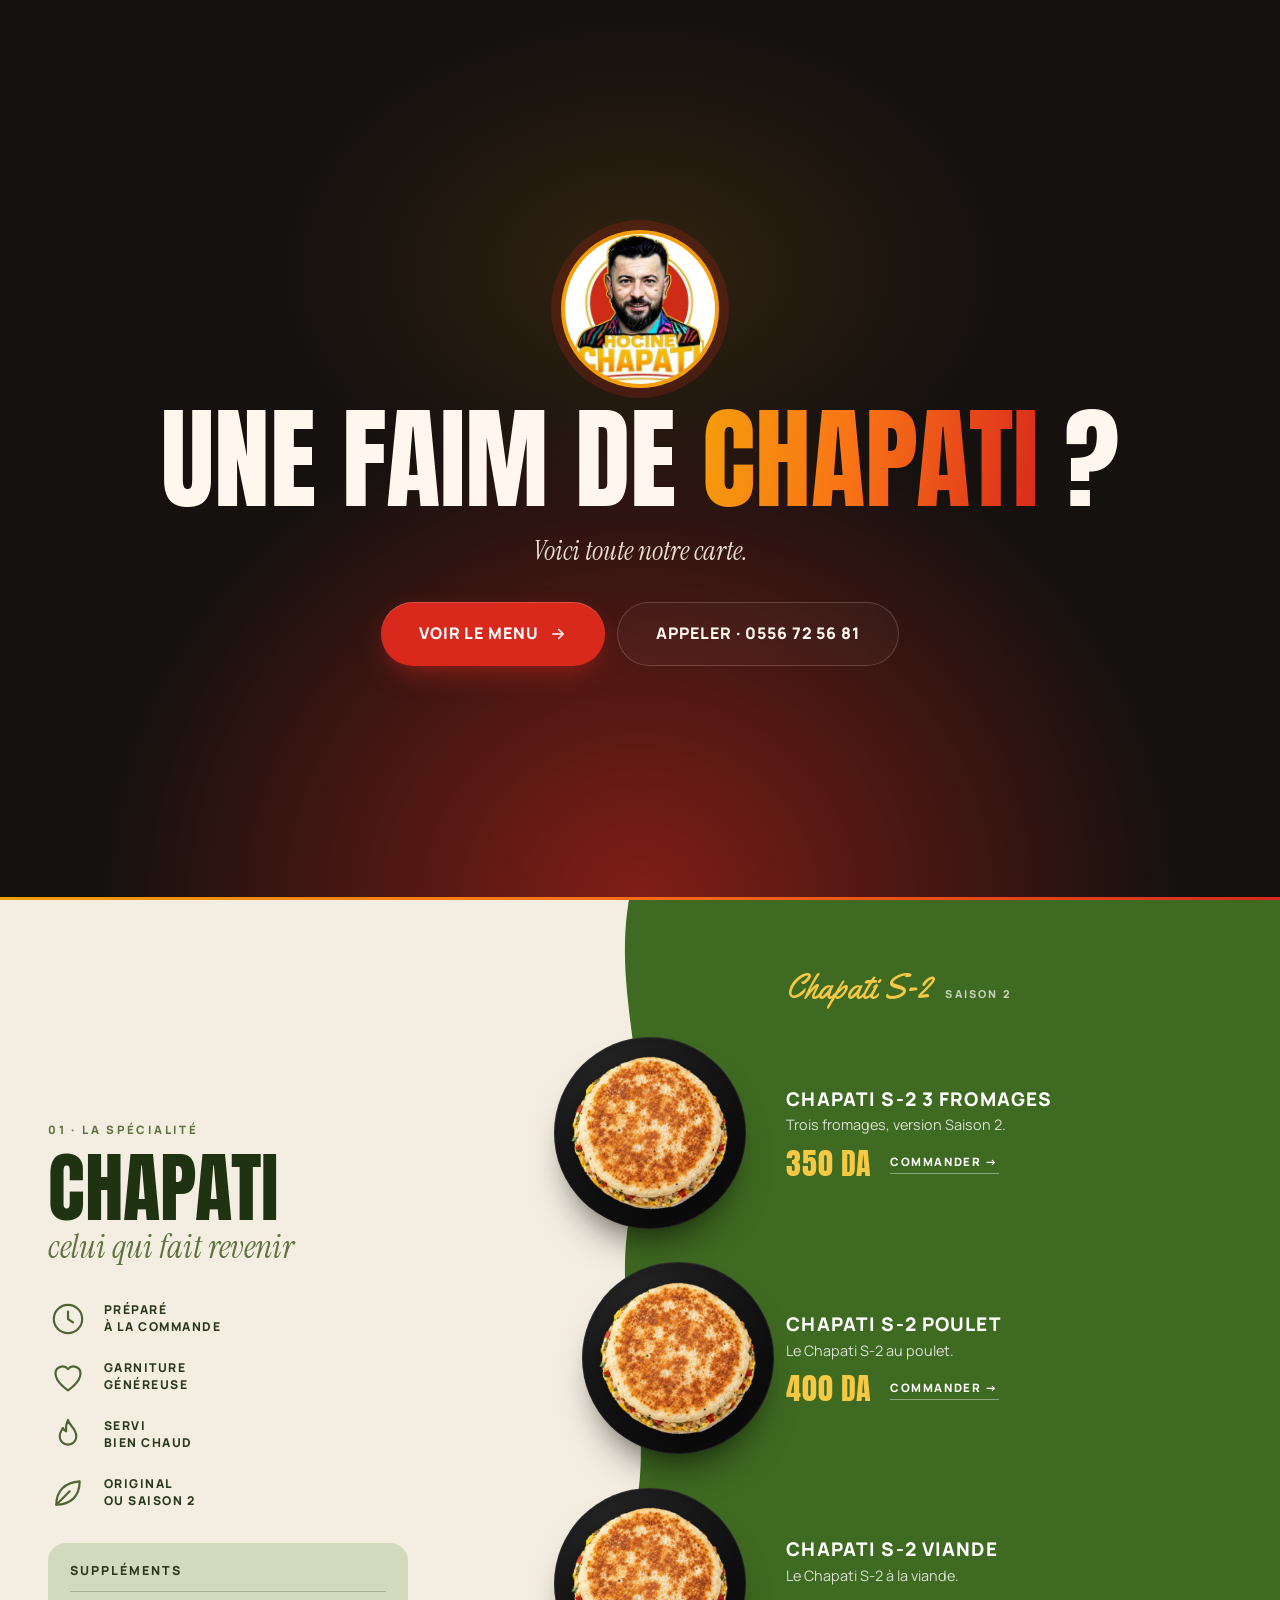
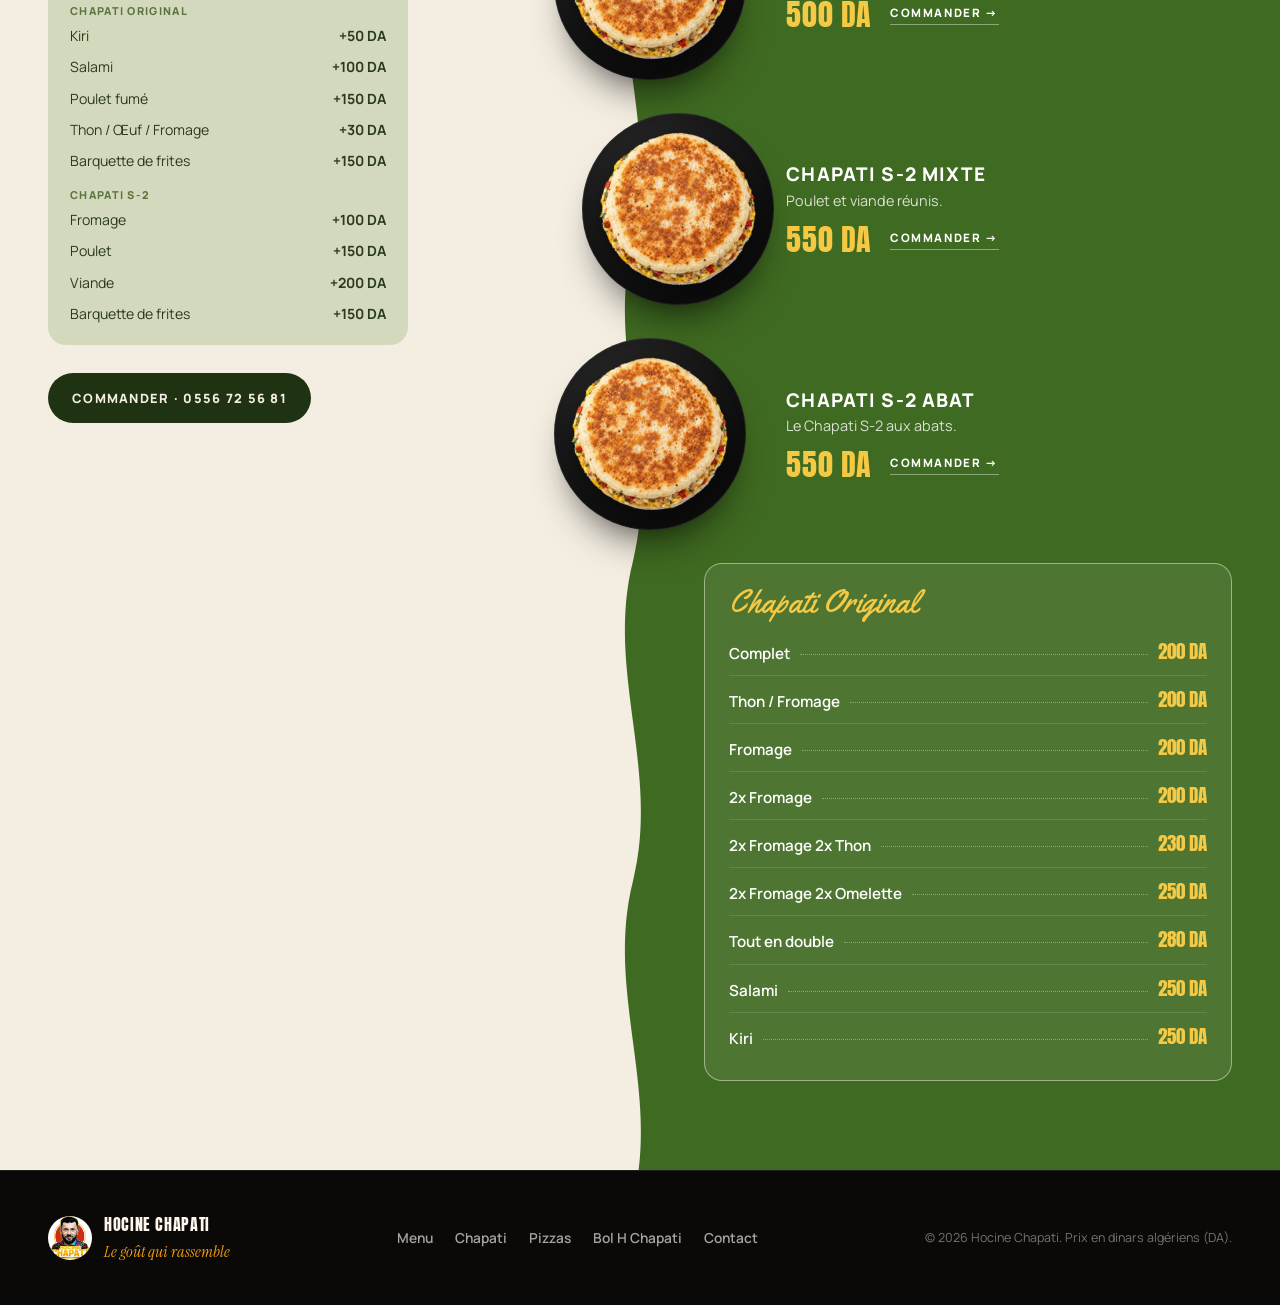
==== menu.html @ 4148a4be "Nouvelle page 1, iPhones qui voyagent et entrée sans lampe - Page 1 sur fond blanc, plein écran : un" ====
<!doctype html>
<html lang="fr">
<head>
  <meta charset="utf-8">
  <meta name="viewport" content="width=device-width, initial-scale=1, viewport-fit=cover">
  <title>Menu — Hocine Chapati | Chapatis, Pizzas, Bol H Chapati, Formules & Boissons</title>
  <meta name="description" content="La carte complète de Hocine Chapati : chapatis Original et S-2, pizzas Mini, Normal et Mega, Bol H Chapati, formules et boissons, avec tous les prix en DA.">
  <meta name="theme-color" content="#0B0908">
  <!-- TODO: remplacer https://www.hocinechapati.dz par le vrai nom de domaine -->
  <link rel="canonical" href="https://www.hocinechapati.dz/menu.html">

  <!-- Open Graph / réseaux -->
  <meta property="og:type" content="restaurant">
  <meta property="og:site_name" content="Hocine Chapati">
  <meta property="og:title" content="Hocine Chapati — Le vrai goût du Chapati">
  <meta property="og:description" content="Chapatis généreux, pizzas gourmandes et Bol H Chapati préparés avec passion. Le goût qui rassemble.">
  <meta property="og:image" content="https://www.hocinechapati.dz/assets/img/og-image.jpg">
  <meta property="og:locale" content="fr_DZ">
  <meta name="twitter:card" content="summary_large_image">

  <link rel="icon" type="image/png" href="assets/img/favicon.png">
  <link rel="apple-touch-icon" href="assets/img/apple-touch-icon.png">

  <link rel="preconnect" href="https://fonts.googleapis.com">
  <link rel="preconnect" href="https://fonts.gstatic.com" crossorigin>
  <link href="https://fonts.googleapis.com/css2?family=Anton&family=Yellowtail&family=Instrument+Serif:ital@0;1&family=Manrope:wght@400;500;600;700;800&display=swap" rel="stylesheet">
  <link rel="preload" as="image" href="assets/img/logo.webp" fetchpriority="high">
    <link rel="stylesheet" href="assets/css/styles.css?v=98">
  <script>document.documentElement.classList.add("js","has-gate")</script>

</head>
<body class="page-menu">
  <!-- ======================= ENTRÉE DU MENU =======================
       « Une faim de chapati ? » s'affiche avant la carte, puis s'ouvre vers le haut. -->
  <div class="gate" id="gate" role="dialog" aria-label="Entrée du menu">
    <div class="gate__inner">
      <img class="gate__logo" src="assets/img/logo.webp" alt="Logo Hocine Chapati" width="140" height="140">
      <p class="gate__title">Une faim de <em class="accent">chapati</em>&nbsp;?</p>
      <p class="gate__sub">Voici toute notre carte.</p>
      <div class="gate__ctas">
        <button class="btn btn--red btn--xl" id="gateEnter" type="button">Voir le menu
          <svg width="18" height="18" viewBox="0 0 24 24" fill="none" aria-hidden="true"><path d="M5 12h14m-6-6 6 6-6 6" stroke="currentColor" stroke-width="2" stroke-linecap="round" stroke-linejoin="round"/></svg>
        </button>
        <a class="btn btn--ghost btn--xl" href="tel:+213556725681" data-order>Appeler · 0556 72 56 81</a>
      </div>
    </div>
    <div class="gate__bar" aria-hidden="true"><span></span></div>
  </div>

  <a class="skip" href="#main">Aller au contenu</a>

  <!-- ============================ NAVBAR ============================ -->
  <header class="nav" id="nav">
    <div class="nav__inner">
      <a class="nav__brand" href="index.html#accueil" aria-label="Hocine Chapati — accueil">
        <span class="nav__logo"><img src="assets/img/logo.webp" alt="Logo Hocine Chapati" width="56" height="56"></span>
        <span class="nav__name">Hocine<br><b>Chapati</b></span>
      </a>
      <nav class="nav__links" aria-label="Navigation principale">
        <a href="index.html#accueil">Accueil</a>
        <a href="#menu">Menu</a>
        <a href="index.html#chapati">Chapati</a>
        <a href="index.html#pizzas">Pizzas</a>
        <a href="#bowls">Bol H Chapati</a>
        <a href="index.html#contact">Contact</a>
      </nav>
      <a class="btn nav__cta" href="tel:+213556725681" data-order><svg class="nav__cta-ico" viewBox="0 0 24 24" aria-hidden="true"><path d="M7 3v8M5 3v5a2 2 0 0 0 4 0V3M7 11v10"/><path d="M17 21V3c-2 1.5-3 4-3 7v3h3"/></svg>Commander<svg class="nav__cta-arr" viewBox="0 0 24 24" aria-hidden="true"><path d="M5 12h14m-6-6 6 6-6 6"/></svg></a>
      <button class="burger" id="burger" aria-label="Ouvrir le menu" aria-expanded="false" aria-controls="drawer">
        <span></span><span></span>
      </button>
    </div>
  </header>

  <!-- Menu mobile plein écran -->
  <div class="drawer" id="drawer" aria-hidden="true">
    <nav class="drawer__links" aria-label="Navigation mobile">
      <a href="index.html#accueil"><small>01</small>Accueil</a>
      <a href="#menu"><small>02</small>Menu</a>
      <a href="index.html#chapati"><small>03</small>Chapati</a>
      <a href="index.html#pizzas"><small>04</small>Pizzas</a>
      <a href="#bowls"><small>05</small>Bol H Chapati</a>
      <a href="index.html#contact"><small>06</small>Contact</a>
    </nav>
    <div class="drawer__foot">
      <a class="btn btn--red btn--lg" href="tel:+213556725681">Commander · 0556 72 56 81</a>
      <p>Sur place · À emporter · Livraison rapide</p>
    </div>
  </div>

  <main id="main">
    <!-- ========================== EN-TÊTE DU MENU ==========================
         Inspiré de la photo 55 : vert profond, bande diagonale, assiettes rondes, cartes en verre -->
    <section class="mhero" id="menu" data-nav="dark" aria-labelledby="menu-title">
      <span class="mhero__band" aria-hidden="true"></span>
      <div class="container mhero__grid">
        <div class="mhero__copy">
          <p class="mhero__script">Notre</p>
          <h1 class="mhero__title" id="menu-title">Menu</h1>
          <p class="mhero__sub">Chapatis, pizzas, Bol H Chapati, formules et boissons. Préparés à la commande, servis bien chauds.</p>
          <a class="mhero__order" href="tel:+213556725681" data-order>Commander</a>
        </div>
        <div class="mhero__plates" id="mheroPlates"><!-- rendu par main.js --></div>
      </div>
    </section>

    <!-- Onglets (collés sous la barre du haut) -->
    <div class="mtabs">
      <div class="container">
        <div class="tabs" role="tablist" aria-label="Catégories du menu">
          <button role="tab" class="tab is-active" aria-selected="true" data-cat="chapati">Chapati</button>
          <button role="tab" class="tab" aria-selected="false" data-cat="pizzas">Pizzas</button>
          <button role="tab" class="tab" aria-selected="false" data-cat="bowls">Bol H Chapati</button>
          <button role="tab" class="tab" aria-selected="false" data-cat="formules">Formules</button>
          <button role="tab" class="tab" aria-selected="false" data-cat="boissons">Boissons</button>
          <span class="tabs__ink" aria-hidden="true"></span>
        </div>
      </div>
    </div>

    <!-- Catégorie affichée — inspirée de la photo 44 : colonne crème + vague verte avec assiettes -->
    <section class="mcat" id="menuPanel" data-nav="light" role="tabpanel" aria-live="polite"><!-- rendu par main.js --></section>
  </main>

  <footer class="foot" data-nav="dark">
    <div class="container foot__inner">
      <div class="foot__brand">
        <img src="assets/img/logo.webp" alt="" width="44" height="44" loading="lazy">
        <div><b>Hocine Chapati</b><span>Le goût qui rassemble</span></div>
      </div>
      <nav class="foot__links" aria-label="Pied de page">
        <a href="#menu">Menu</a><a href="index.html#chapati">Chapati</a><a href="index.html#pizzas">Pizzas</a><a href="#bowls">Bol H Chapati</a><a href="index.html#contact">Contact</a>
      </nav>
      <p class="foot__copy">© <span id="year">2026</span> Hocine Chapati. Prix en dinars algériens (DA).</p>
    </div>
  </footer>

  <!-- Bouton rond « Menu » (téléphone) -->
  <a class="fab-menu" href="#menuPanel" aria-label="Aller à la carte">
    <svg viewBox="0 0 24 24" aria-hidden="true"><path d="M8 6h12M8 12h12M8 18h12M4 6h.01M4 12h.01M4 18h.01"/></svg>
    <span>Menu</span>
  </a>

  <script src="assets/js/menu-data.js?v=98" defer></script>
  <script src="assets/js/main.js?v=98" defer></script>
  <script src="assets/js/gate.js?v=98" defer></script>
</body>
</html>
---- assets/css/styles.css ----
/* ==========================================================================
   HOCINE CHAPATI — Design system
   ========================================================================== */
:root {
  /* Couleurs */
  --ink-0: #0B0908;
  --ink-1: #15110F;
  --ink-2: #211916;
  --ink-3: #2E2420;
  --red: #D9281C;
  --red-hi: #EF3B2E;
  --orange: #F59E0B;
  --gold: #FBBF24;
  --cream: #FFF7ED;
  --cream-2: #F6E9D7;
  --white: #FFFFFF;
  --muted: #A8A29E;
  --muted-2: #78716C;
  --line: rgba(255, 247, 237, .1);
  --line-2: rgba(255, 247, 237, .18);
  --grad-fire: linear-gradient(100deg, #F59E0B 0%, #F97316 45%, #D9281C 100%);

  /* Typographie */
  --f-display: "Anton", "Impact", "Arial Narrow", sans-serif;
  --f-serif: "Instrument Serif", Georgia, serif;
  --f-body: "Manrope", system-ui, -apple-system, "Segoe UI", sans-serif;
  --t-h1: clamp(3.4rem, 7.6vw, 7.2rem);
  --t-h2: clamp(2.6rem, 6.2vw, 5.4rem);
  --t-h3: clamp(1.35rem, 2vw, 1.6rem);
  --t-lead: clamp(1.05rem, 1.4vw, 1.2rem);
  --t-body: 1rem;
  --t-cap: .72rem;

  /* Espace & formes */
  --gutter: clamp(16px, 4vw, 48px);
  --sec: clamp(88px, 12vw, 168px);
  --r-sm: 12px;
  --r-md: 20px;
  --r-lg: 32px;
  --ease: cubic-bezier(.22, 1, .36, 1);
  --ease-in: cubic-bezier(.65, 0, .35, 1);
  --nav-h: 84px;
}

*, *::before, *::after { box-sizing: border-box; }
html { scroll-behavior: smooth; scroll-padding-top: 72px; -webkit-text-size-adjust: 100%; }
body {
  margin: 0;
  background: var(--ink-0);
  color: var(--cream);
  font-family: var(--f-body);
  font-size: var(--t-body);
  line-height: 1.65;
  -webkit-font-smoothing: antialiased;
  overflow-x: hidden;
}
img { display: block; max-width: 100%; height: auto; }
a { color: inherit; text-decoration: none; }
button { font: inherit; color: inherit; background: none; border: 0; cursor: pointer; }
ul, ol, dl, dd, figure, h1, h2, h3, p { margin: 0; padding: 0; }
ul, ol { list-style: none; }
::selection { background: var(--red); color: var(--white); }
:focus-visible { outline: 2px solid var(--orange); outline-offset: 3px; border-radius: 6px; }

.skip { position: absolute; left: -999px; top: 8px; z-index: 999; background: var(--cream); color: var(--ink-0); padding: 10px 16px; border-radius: 8px; }
.skip:focus { left: 8px; }

.container { width: 100%; max-width: 1320px; margin: 0 auto; padding: 0 var(--gutter); }
.section { padding: var(--sec) 0; position: relative; }

/* Grain subtil global */
body::after {
  content: ""; position: fixed; inset: 0; pointer-events: none; z-index: 90; opacity: .05;
  background-image: url("data:image/svg+xml,%3Csvg xmlns='http://www.w3.org/2000/svg' width='160' height='160'%3E%3Cfilter id='n'%3E%3CfeTurbulence type='fractalNoise' baseFrequency='.9' numOctaves='2' stitchTiles='stitch'/%3E%3C/filter%3E%3Crect width='100%25' height='100%25' filter='url(%23n)'/%3E%3C/svg%3E");
}

/* ---------- Typo ---------- */
.h2 {
  font-family: var(--f-display); font-weight: 400; text-transform: uppercase;
  font-size: var(--t-h2); line-height: .92; letter-spacing: .005em;
}
.h3 { font-family: var(--f-display); font-weight: 400; text-transform: uppercase; font-size: var(--t-h3); letter-spacing: .02em; line-height: 1.1; }
.serif { font-family: var(--f-serif); font-style: italic; text-transform: none; font-weight: 400; letter-spacing: -.01em; color: var(--orange); }
.accent { font-style: normal; background: var(--grad-fire); -webkit-background-clip: text; background-clip: text; color: transparent; }
.lead { font-size: var(--t-lead); color: #E7DCCF; max-width: 54ch; }
.lead strong { color: var(--cream); }
.caption { font-size: var(--t-cap); text-transform: uppercase; letter-spacing: .2em; color: var(--muted); font-weight: 700; }
.eyebrow {
  display: inline-flex; align-items: center; gap: 10px;
  font-size: var(--t-cap); font-weight: 800; letter-spacing: .28em; text-transform: uppercase; color: var(--orange);
  margin-bottom: 22px;
}
.eyebrow .dot { width: 8px; height: 8px; border-radius: 50%; background: var(--red); box-shadow: 0 0 0 4px rgba(217, 40, 28, .22); }
.eyebrow--dark { color: var(--red); }

/* ---------- Boutons ---------- */
.btn {
  --bh: 48px;
  position: relative; display: inline-flex; align-items: center; justify-content: center; gap: 10px;
  height: var(--bh); padding: 0 24px; border-radius: 999px;
  font-weight: 800; font-size: .9rem; letter-spacing: .06em; text-transform: uppercase; white-space: nowrap;
  transition: transform .4s var(--ease), background-color .3s, color .3s, box-shadow .4s var(--ease), border-color .3s;
  isolation: isolate; overflow: hidden;
}
.btn svg { transition: transform .4s var(--ease); }
.btn:hover svg { transform: translateX(4px); }
.btn:active { transform: scale(.97); }
.btn--lg { --bh: 56px; padding: 0 30px; font-size: .92rem; }
.btn--xl { --bh: 64px; padding: 0 38px; font-size: 1rem; }
.btn--red { background: var(--red); color: var(--white); box-shadow: 0 10px 30px -10px rgba(217, 40, 28, .7), inset 0 1px 0 rgba(255,255,255,.18); }
.btn--red::before {
  content: ""; position: absolute; inset: 0; z-index: -1; background: var(--grad-fire);
  transform: translateY(101%); transition: transform .5s var(--ease);
}
.btn--red:hover { transform: translateY(-2px); box-shadow: 0 18px 40px -12px rgba(245, 120, 11, .7); }
.btn--red:hover::before { transform: translateY(0); }
.btn--ghost { border: 1.5px solid var(--line-2); color: var(--cream); background: rgba(255,247,237,.03); backdrop-filter: blur(6px); }
.btn--ghost:hover { border-color: var(--cream); background: var(--cream); color: var(--ink-0); transform: translateY(-2px); }
.btn.is-pressed { animation: press .5s var(--ease); }
@keyframes press { 30% { transform: scale(.94); } 100% { transform: scale(1); } }

/* ==========================================================================
   NAVBAR
   ========================================================================== */
.nav { position: fixed; inset: 0 0 auto; z-index: 80; transition: transform .5s var(--ease); }
.nav__inner {
  max-width: 1320px; margin: 0 auto; height: var(--nav-h); padding: 0 var(--gutter);
  display: flex; align-items: center; gap: 24px;
  transition: height .5s var(--ease);
}
.nav::before {
  content: ""; position: absolute; inset: 0; z-index: -1;
  background: rgba(11, 9, 8, .84); backdrop-filter: blur(16px) saturate(140%); -webkit-backdrop-filter: blur(16px) saturate(140%);
  border-bottom: 1px solid var(--line); opacity: 0; transition: opacity .4s;
}
.nav.is-scrolled::before { opacity: 1; }
.nav.is-scrolled { --nav-h: 66px; }
.nav__brand { display: flex; align-items: center; gap: 12px; margin-right: auto; }
.nav__logo {
  width: 52px; height: 52px; border-radius: 50%; overflow: hidden; background: var(--white); flex: none;
  box-shadow: 0 0 0 2px var(--orange), 0 6px 18px -6px rgba(245,158,11,.6);
  transition: width .5s var(--ease), height .5s var(--ease);
}
.nav.is-scrolled .nav__logo { width: 42px; height: 42px; }
.nav__logo img { width: 100%; height: 100%; object-fit: cover; }
.nav__name { font-family: var(--f-display); text-transform: uppercase; line-height: .95; font-size: .95rem; letter-spacing: .06em; color: var(--muted); }
.nav__name b { font-weight: 400; color: var(--cream); font-size: 1.15rem; }
.nav__links { display: flex; gap: 4px; }
.nav__links a {
  position: relative; padding: 8px 14px; font-size: .86rem; font-weight: 600; color: #D6CBBE; border-radius: 999px;
  transition: color .3s, background-color .3s;
}
.nav__links a:hover, .nav__links a.is-active { color: var(--white); background: rgba(255,247,237,.06); }
.nav__links a.is-active::after { content: ""; position: absolute; left: 50%; bottom: 2px; width: 4px; height: 4px; margin-left: -2px; border-radius: 50%; background: var(--red); }
.nav__cta { --bh: 44px; }

.burger { display: none; width: 46px; height: 46px; border-radius: 50%; border: 1px solid var(--line-2); position: relative; }
.burger span { position: absolute; left: 13px; right: 13px; height: 2px; background: var(--cream); border-radius: 2px; transition: transform .45s var(--ease), top .45s var(--ease); }
.burger span:nth-child(1) { top: 18px; }
.burger span:nth-child(2) { top: 26px; }
.menu-open .burger span:nth-child(1) { top: 22px; transform: rotate(45deg); }
.menu-open .burger span:nth-child(2) { top: 22px; transform: rotate(-45deg); }

.drawer {
  position: fixed; inset: 0; z-index: 70; background: var(--ink-0);
  display: flex; flex-direction: column; justify-content: space-between;
  padding: 110px var(--gutter) calc(32px + env(safe-area-inset-bottom));
  clip-path: circle(0% at calc(100% - 40px) 40px); visibility: hidden;
  transition: clip-path .7s var(--ease-in), visibility 0s .7s;
}
.drawer::before { content: ""; position: absolute; width: 520px; height: 520px; right: -200px; bottom: -160px; border-radius: 50%; background: radial-gradient(closest-side, rgba(217,40,28,.35), transparent); pointer-events: none; }
.menu-open .drawer { clip-path: circle(150% at calc(100% - 40px) 40px); visibility: visible; transition: clip-path .8s var(--ease-in), visibility 0s; }
.drawer__links { display: flex; flex-direction: column; }
.drawer__links a {
  font-family: var(--f-display); text-transform: uppercase; font-size: clamp(2.4rem, 11vw, 3.6rem); line-height: 1.12;
  display: flex; align-items: baseline; gap: 14px; border-bottom: 1px solid var(--line);
  opacity: 0; transform: translateY(24px); transition: opacity .5s, transform .6s var(--ease), color .3s;
}
.drawer__links a small { font-family: var(--f-body); font-size: .75rem; color: var(--orange); font-weight: 700; letter-spacing: .1em; }
.drawer__links a:active { color: var(--orange); }
.menu-open .drawer__links a { opacity: 1; transform: none; }
.menu-open .drawer__links a:nth-child(1) { transition-delay: .25s; }
.menu-open .drawer__links a:nth-child(2) { transition-delay: .3s; }
.menu-open .drawer__links a:nth-child(3) { transition-delay: .35s; }
.menu-open .drawer__links a:nth-child(4) { transition-delay: .4s; }
.menu-open .drawer__links a:nth-child(5) { transition-delay: .45s; }
.menu-open .drawer__links a:nth-child(6) { transition-delay: .5s; }
.drawer__foot { display: grid; gap: 14px; position: relative; }
.drawer__foot .btn { width: 100%; }
.drawer__foot p { text-align: center; font-size: .8rem; color: var(--muted); letter-spacing: .08em; }
.menu-open { overflow: hidden; }

/* ==========================================================================
   HERO
   ========================================================================== */
.hero { position: relative; min-height: 100svh; display: flex; align-items: center; padding: calc(var(--nav-h) + 40px) 0 90px; overflow: hidden; }
.hero__bg {
  position: absolute; inset: 0; z-index: -1;
  background:
    radial-gradient(60% 60% at 78% 45%, rgba(217, 40, 28, .32), transparent 70%),
    radial-gradient(40% 40% at 70% 70%, rgba(245, 158, 11, .16), transparent 70%),
    radial-gradient(50% 60% at 10% 10%, rgba(255, 247, 237, .04), transparent 70%),
    linear-gradient(180deg, var(--ink-0), var(--ink-1));
}
.hero__bg::after { /* lignes éditoriales */
  content: ""; position: absolute; inset: 0; opacity: .5;
  background-image: linear-gradient(90deg, var(--line) 1px, transparent 1px);
  background-size: calc((min(100vw, 1320px) - 2 * var(--gutter)) / 4) 100%;
  background-position: center;
  mask-image: linear-gradient(180deg, transparent, #000 30%, #000 70%, transparent);
}
.hero__grid { display: grid; grid-template-columns: 1.05fr .95fr; align-items: center; gap: clamp(24px, 4vw, 64px); }
.hero__title {
  font-family: var(--f-display); font-weight: 400; text-transform: uppercase;
  font-size: var(--t-h1); line-height: .88; letter-spacing: .002em; margin: -.22em 0 28px;
}
.hero__title .line { display: block; overflow: hidden; white-space: nowrap; padding: .24em 0 .08em; margin-bottom: -.08em; }
.hero__title .line > span { display: inline-block; }
.hero__sub { font-size: var(--t-lead); color: #E7DCCF; max-width: 30em; margin-bottom: 36px; }
.hero__ctas { display: flex; flex-wrap: wrap; gap: 12px; margin-bottom: 40px; }
.hero__services { display: flex; flex-wrap: wrap; gap: 8px 22px; font-size: .78rem; font-weight: 700; letter-spacing: .14em; text-transform: uppercase; color: var(--muted); }
.hero__services li { display: inline-flex; align-items: center; gap: 8px; }
.hero__services li::before { content: ""; width: 14px; height: 14px; border-radius: 50%; background: rgba(245,158,11,.15) url("data:image/svg+xml,%3Csvg xmlns='http://www.w3.org/2000/svg' viewBox='0 0 24 24' fill='none' stroke='%23F59E0B' stroke-width='3.5' stroke-linecap='round' stroke-linejoin='round'%3E%3Cpath d='m5 12 5 5 9-10'/%3E%3C/svg%3E") center/9px no-repeat; }

.hero__visual { position: relative; justify-self: end; width: min(100%, 560px); aspect-ratio: 4 / 5; }
.hero__halo {
  position: absolute; inset: 6% -6% 10% 4%; border-radius: 50%;
  background: radial-gradient(closest-side, rgba(217,40,28,.85), rgba(217,40,28,.25) 60%, transparent);
  filter: blur(30px); animation: breathe 6s ease-in-out infinite;
}
@keyframes breathe { 50% { transform: scale(1.06); opacity: .8; } }
.hero__frame {
  position: absolute; inset: 0; border-radius: 999px 999px var(--r-lg) var(--r-lg); overflow: hidden;
  box-shadow: 0 0 0 1px rgba(245,158,11,.35), 0 40px 80px -30px rgba(0,0,0,.9);
  will-change: transform;
}
.hero__frame::before { content: ""; position: absolute; inset: 10px; border-radius: inherit; border: 1px solid rgba(255,247,237,.22); z-index: 2; pointer-events: none; }
.hero__frame::after { content: ""; position: absolute; inset: 0; background: linear-gradient(180deg, transparent 55%, rgba(11,9,8,.55)); }
.hero__frame img { width: 100%; height: 100%; object-fit: cover; object-position: 50% 60%; transform: scale(1.08); }
.hero__tag {
  position: absolute; z-index: 3; display: flex; align-items: center; gap: 10px;
  background: rgba(21,17,15,.78); backdrop-filter: blur(12px); -webkit-backdrop-filter: blur(12px);
  border: 1px solid var(--line-2); border-radius: 16px; padding: 12px 16px; font-size: .8rem; font-weight: 700;
  box-shadow: 0 20px 40px -20px rgba(0,0,0,.8);
}
.hero__tag--price { left: -8%; bottom: 16%; flex-direction: column; align-items: flex-start; gap: 0; animation: float 7s ease-in-out infinite; }
.hero__tag--price span { font-size: .68rem; letter-spacing: .16em; text-transform: uppercase; color: var(--muted); }
.hero__tag--price strong { font-family: var(--f-display); font-weight: 400; font-size: 1.9rem; line-height: 1.1; color: var(--orange); }
.hero__tag--hot { right: -4%; top: 22%; animation: float 8s ease-in-out -3s infinite; }
.hero__tag--hot i { width: 9px; height: 9px; border-radius: 50%; background: var(--orange); box-shadow: 0 0 0 0 rgba(245,158,11,.7); animation: ping 2s infinite; }
@keyframes float { 50% { transform: translateY(-10px); } }
@keyframes ping { 70% { box-shadow: 0 0 0 10px rgba(245,158,11,0); } 100% { box-shadow: 0 0 0 0 rgba(245,158,11,0); } }
.hero__stamp { position: absolute; z-index: 3; right: -2%; bottom: -4%; width: 128px; height: 128px; }
.hero__stamp svg { position: absolute; inset: 0; animation: spin 22s linear infinite; }
.hero__stamp text { font: 800 9.4px var(--f-body); letter-spacing: 2.2px; fill: var(--cream); }
.hero__stamp img { position: absolute; inset: 28px; width: 72px; height: 72px; border-radius: 50%; background: var(--white); box-shadow: 0 0 0 3px var(--ink-0), 0 0 0 4px var(--orange); }
@keyframes spin { to { transform: rotate(360deg); } }
.hero__scroll { position: absolute; left: 50%; bottom: 22px; width: 26px; height: 42px; margin-left: -13px; border: 1.5px solid var(--line-2); border-radius: 20px; }
.hero__scroll span { position: absolute; left: 50%; top: 8px; width: 3px; height: 8px; margin-left: -1.5px; background: var(--orange); border-radius: 2px; animation: wheel 1.8s var(--ease) infinite; }
@keyframes wheel { 0% { opacity: 0; transform: translateY(0); } 30% { opacity: 1; } 100% { opacity: 0; transform: translateY(14px); } }

/* Intro du hero (séquencée via --i) */
.js .intro, .js .intro-line, .js .intro-img, .js .nav__brand, .js .hero__bg { opacity: 0; }
.js .intro { transform: translateY(24px); }
.js .intro-line { transform: translateY(105%); }
.js .intro-img { transform: translateY(30px) scale(.96); }
.js .nav__brand { transform: translateY(-12px); }
.is-loaded .hero__bg { opacity: 1; transition: opacity 1.2s ease; }
.is-loaded .nav__brand { opacity: 1; transform: none; transition: opacity .8s .25s, transform .9s var(--ease) .25s; }
.is-loaded .intro, .is-loaded .intro-line, .is-loaded .intro-img {
  opacity: 1; transform: none;
  transition: opacity .9s var(--ease), transform 1.1s var(--ease);
  transition-delay: calc(var(--i) * .11s);
}
.is-loaded .intro-img { transition-duration: 1.2s, 1.4s; }

/* Marquee */
.marquee { border-block: 1px solid var(--line); background: var(--ink-1); overflow: hidden; padding: 18px 0; }
.marquee__track { display: flex; width: max-content; gap: 36px; align-items: center; animation: marquee 32s linear infinite; }
.marquee span { font-family: var(--f-display); text-transform: uppercase; font-size: clamp(1.6rem, 3.4vw, 2.6rem); line-height: 1; letter-spacing: .02em; }
.marquee span.o { font-family: var(--f-serif); font-style: italic; text-transform: none; color: var(--orange); font-size: clamp(1.8rem, 3.6vw, 2.8rem); }
.marquee i { color: var(--red); font-style: normal; font-size: 1.1rem; }
@keyframes marquee { to { transform: translateX(-50%); } }

/* ==========================================================================
   NOTRE SPÉCIALITÉ
   ========================================================================== */
/* page 2 : fond bois (download.png du client), assombri pour la lisibilité */
.spec {
  background:
    linear-gradient(180deg, rgba(11,9,8,.92) 0%, rgba(11,9,8,.55) 14%, rgba(11,9,8,.6) 86%, rgba(11,9,8,.95) 100%),
    var(--ink-1);
}
.spec .s2, .spec .orig { background: rgba(11,9,8,.78); border-color: rgba(255,247,237,.14); backdrop-filter: blur(6px); -webkit-backdrop-filter: blur(6px); }
.spec__img { box-shadow: 0 40px 80px -30px rgba(0,0,0,.9), 0 0 0 1px rgba(245,158,11,.3); }
.spec__grid { display: grid; grid-template-columns: 1fr 1fr; gap: clamp(32px, 6vw, 96px); align-items: start; }
.spec__sticky { position: sticky; top: 100px; }
.spec__img { aspect-ratio: 4 / 5; border-radius: var(--r-lg); overflow: hidden; position: relative; }
.spec__img img { width: 100%; height: 100%; object-fit: cover; object-position: 50% 60%; }
.spec__img::after { content: ""; position: absolute; inset: 0; background: linear-gradient(180deg, transparent 60%, rgba(11,9,8,.7)); }
.spec__caption { display: flex; justify-content: space-between; align-items: end; gap: 20px; margin-top: 18px; }
.spec__caption p { font-family: var(--f-serif); font-style: italic; font-size: 1.35rem; line-height: 1.25; max-width: 22ch; text-align: right; color: #E7DCCF; }
.spec__content > * + * { margin-top: 28px; }
.spec__content .h2 { margin-top: 0; }
.badge { display: inline-block; vertical-align: middle; padding: 4px 10px 3px; margin-left: 6px; border-radius: 8px; background: var(--red); color: var(--white); font-size: .78em; line-height: 1; }
.badge--gold { background: var(--orange); color: var(--ink-0); }
.s2, .orig { border: 1px solid var(--line); border-radius: var(--r-md); padding: clamp(18px, 3vw, 28px); background: linear-gradient(180deg, rgba(255,247,237,.03), transparent); }
.s2__head { display: flex; align-items: baseline; justify-content: space-between; gap: 12px; padding-bottom: 14px; margin-bottom: 6px; border-bottom: 1px solid var(--line); }
.s2__list li {
  display: grid; grid-template-columns: 1fr auto; gap: 4px 16px; align-items: baseline;
  padding: 16px 0; border-bottom: 1px dashed var(--line);
}
.s2__list li:last-child { border-bottom: 0; padding-bottom: 0; }
.s2__list b { font-family: var(--f-display); font-weight: 400; text-transform: uppercase; font-size: clamp(1.4rem, 2.6vw, 1.9rem); letter-spacing: .02em; line-height: 1; }
.s2__list small { grid-column: 1; color: var(--muted); font-size: .88rem; }
.price { font-family: var(--f-display); font-weight: 400; color: var(--orange); font-size: 1.5rem; letter-spacing: .02em; white-space: nowrap; }
.price small { font-family: var(--f-body); font-size: .62em; font-weight: 800; margin-left: 3px; color: var(--orange); letter-spacing: .06em; }
.s2__list .price { grid-row: 1 / span 2; grid-column: 2; align-self: center; font-size: 1.7rem; }
.orig__list { display: grid; grid-template-columns: 1fr 1fr; gap: 0 28px; }
.orig__list li { display: flex; align-items: baseline; gap: 8px; padding: 11px 0; border-bottom: 1px dashed var(--line); font-size: .93rem; font-weight: 600; }
.orig__list li::after { content: ""; order: 1; flex: 1; border-bottom: 1px dotted rgba(255,247,237,.18); transform: translateY(-4px); }
.orig__list li .price { order: 2; font-size: 1.1rem; }
.supp { margin-top: 16px; font-size: .84rem; color: var(--muted); }
.supp b { color: var(--cream); font-weight: 700; }
.supp--dark { color: var(--muted-2); text-align: center; margin-top: 36px; }
.supp--dark b { color: var(--ink-0); }

/* ==========================================================================
   SECTION HEAD
   ========================================================================== */
.sec-head { display: flex; justify-content: space-between; align-items: end; gap: 32px; margin-bottom: clamp(40px, 6vw, 72px); flex-wrap: wrap; }
.sec-head__txt { max-width: 38ch; color: var(--muted); font-size: 1.02rem; }
.sec-head--center { flex-direction: column; align-items: center; text-align: center; }

/* ==========================================================================
   PIZZAS — direction "crème" (rupture visuelle)
   ========================================================================== */
.section--cream { background: var(--cream); color: var(--ink-0); }
.section--cream .h2 { color: var(--ink-0); }
.section--cream .serif { color: var(--red); }
.section--cream .sec-head__txt { color: #57534E; }
.section--cream .sec-head__txt b { color: var(--ink-0); }
.pizzas { border-radius: var(--r-lg) var(--r-lg) 0 0; margin-top: -1px; }
.pizzas::before { /* motif discret */
  content: ""; position: absolute; inset: 0; pointer-events: none; opacity: .5;
  background: radial-gradient(circle at 90% 0%, rgba(245,158,11,.18), transparent 40%), radial-gradient(circle at 0% 100%, rgba(217,40,28,.1), transparent 40%);
}
.pizza-grid { display: grid; grid-template-columns: repeat(3, 1fr); gap: clamp(14px, 2vw, 24px); position: relative; }
.pcard {
  position: relative; background: var(--white); border-radius: var(--r-md); overflow: hidden;
  box-shadow: 0 1px 0 rgba(11,9,8,.06), 0 20px 40px -30px rgba(11,9,8,.4);
  transition: transform .6s var(--ease), box-shadow .6s var(--ease);
  display: flex; flex-direction: column;
}
.pcard:hover { transform: translateY(-8px); box-shadow: 0 30px 60px -30px rgba(11,9,8,.5); }
.pcard__img { aspect-ratio: 4 / 3; overflow: hidden; position: relative; background: var(--cream-2); }
.pcard__img img { width: 100%; height: 100%; object-fit: cover; transition: transform 1s var(--ease); }
.pcard:hover .pcard__img img { transform: scale(1.07); }
.pcard__num { position: absolute; top: 14px; left: 14px; font-family: var(--f-display); font-size: .95rem; color: var(--white); background: rgba(11,9,8,.55); backdrop-filter: blur(6px); padding: 4px 10px; border-radius: 999px; }
.pcard__body { padding: 20px 22px 22px; display: flex; flex-direction: column; gap: 6px; flex: 1; }
.pcard__body h3 { font-family: var(--f-display); font-weight: 400; text-transform: uppercase; font-size: 1.5rem; line-height: 1.05; }
.pcard__body p { color: #57534E; font-size: .9rem; }
.sizes { display: grid; grid-template-columns: repeat(3, 1fr); gap: 6px; margin-top: auto; padding-top: 14px; }
.sizes span { display: flex; flex-direction: column; align-items: center; padding: 8px 4px; border-radius: 10px; background: var(--cream); font-size: .64rem; font-weight: 800; letter-spacing: .12em; text-transform: uppercase; color: #78716C; }
.sizes b { font-family: var(--f-display); font-weight: 400; font-size: 1.12rem; letter-spacing: .02em; color: var(--red); }
.pcard__btn {
  position: absolute; right: 16px; top: 16px; z-index: 2; --bh: 40px; padding: 0 16px; font-size: .74rem;
  opacity: 0; transform: translateY(-8px); transition: opacity .4s, transform .5s var(--ease), background-color .3s;
}
.pcard:hover .pcard__btn, .pcard:focus-within .pcard__btn { opacity: 1; transform: none; }
.pcard--feat { grid-column: span 2; grid-row: span 2; }
.pcard--feat .pcard__img { aspect-ratio: auto; flex: 1; min-height: 320px; }
.pcard--feat .pcard__body h3 { font-size: 2.2rem; }
.pcard--feat .sizes b { font-size: 1.5rem; }

/* ==========================================================================
   TACO BOWLS
   ========================================================================== */
.bowls { background: radial-gradient(70% 60% at 0% 50%, rgba(245,158,11,.1), transparent 70%), var(--ink-0); }
.bowls__grid { display: grid; grid-template-columns: 1fr 1fr; gap: clamp(40px, 6vw, 96px); align-items: center; }
.bowls__visual { position: relative; aspect-ratio: 1 / 1.05; }
.bowls__main { position: absolute; inset: 0 18% 12% 0; border-radius: 50%; overflow: hidden; box-shadow: 0 0 0 10px var(--ink-1), 0 0 0 11px rgba(245,158,11,.4), 0 50px 90px -40px rgba(0,0,0,.9); }
.bowls__main img, .bowls__side img { width: 100%; height: 100%; object-fit: cover; }
.bowls__side { position: absolute; right: 0; bottom: 0; width: 42%; aspect-ratio: 3 / 4; border-radius: var(--r-md); overflow: hidden; border: 6px solid var(--ink-0); box-shadow: 0 30px 60px -20px rgba(0,0,0,.8); }
.chip { position: absolute; z-index: 2; padding: 9px 16px; border-radius: 999px; font-size: .78rem; font-weight: 800; letter-spacing: .1em; text-transform: uppercase; box-shadow: 0 14px 30px -12px rgba(0,0,0,.8); animation: float 7s ease-in-out infinite; }
.chip--a { top: 6%; right: 12%; background: var(--orange); color: var(--ink-0); }
.chip--b { top: 56%; right: 26%; background: var(--red); color: var(--white); animation-delay: -2s; }
.chip--c { bottom: 2%; left: 8%; background: var(--cream); color: var(--ink-0); animation-delay: -4s; }
.bowls__content > * + * { margin-top: 28px; }
.steps { display: grid; grid-template-columns: repeat(3, 1fr); gap: 10px; }
.steps li { border: 1px solid var(--line); border-radius: var(--r-sm); padding: 14px; display: flex; flex-direction: column; gap: 10px; background: rgba(255,247,237,.02); transition: border-color .3s, background-color .3s; }
.steps li:hover { border-color: rgba(245,158,11,.5); background: rgba(245,158,11,.05); }
.steps span { font-family: var(--f-display); color: var(--orange); font-size: 1.1rem; }
.steps b { display: block; font-size: .92rem; }
.steps small { color: var(--muted); font-size: .8rem; }
.bowl-table { border: 1px solid var(--line); border-radius: var(--r-md); overflow: hidden; }
.bowl-table__row { display: grid; grid-template-columns: 1.6fr repeat(3, 1fr); align-items: center; padding: 13px 20px; border-top: 1px solid var(--line); transition: background-color .3s; }
.bowl-table__row:hover { background: rgba(255,247,237,.03); }
.bowl-table__row--head { border-top: 0; background: var(--ink-2); font-size: .7rem; font-weight: 800; letter-spacing: .2em; text-transform: uppercase; color: var(--muted); }
.bowl-table__row--head span:not(:first-child), .bowl-table__row .price { text-align: center; }
.bowl-table__row .price { font-size: 1.15rem; }
.bowl-table__name { font-weight: 700; font-size: .95rem; }
.bowl-table__name small { display: block; color: var(--muted); font-weight: 600; font-size: .74rem; letter-spacing: .08em; text-transform: uppercase; }

/* ==========================================================================
   MENU INTERACTIF
   ========================================================================== */
.menu { background: var(--ink-1); border-block: 1px solid var(--line); }
.tabs {
  position: relative; display: flex; gap: 4px; padding: 6px; margin: 0 auto 48px; width: max-content; max-width: 100%;
  border: 1px solid var(--line); border-radius: 999px; background: var(--ink-0); overflow-x: auto; scrollbar-width: none;
}
.tabs::-webkit-scrollbar { display: none; }
.tab { position: relative; z-index: 1; padding: 12px 22px; border-radius: 999px; font-size: .82rem; font-weight: 800; letter-spacing: .12em; text-transform: uppercase; color: var(--muted); white-space: nowrap; transition: color .35s; }
.tab.is-active { color: var(--white); }
.tab:hover:not(.is-active) { color: var(--cream); }
.tabs__ink { position: absolute; z-index: 0; top: 6px; bottom: 6px; left: 0; width: 0; border-radius: 999px; background: var(--red); box-shadow: 0 8px 24px -8px rgba(217,40,28,.8); transition: transform .55s var(--ease), width .55s var(--ease); }
.menu__panel { display: grid; grid-template-columns: repeat(auto-fill, minmax(260px, 1fr)); gap: 16px; min-height: 420px; align-content: start; }
.mitem {
  display: grid; grid-template-columns: 96px 1fr; gap: 16px; align-items: center;
  padding: 12px; border-radius: var(--r-md); background: var(--ink-0); border: 1px solid var(--line);
  transition: border-color .35s, transform .5s var(--ease), background-color .35s;
  animation: itemIn .6s var(--ease) both; animation-delay: calc(var(--k) * 40ms);
}
.mitem:hover { border-color: rgba(245,158,11,.45); transform: translateY(-3px); background: #120E0C; }
@keyframes itemIn { from { opacity: 0; transform: translateY(16px) scale(.98); } }
.mitem__img { width: 96px; height: 96px; border-radius: 14px; overflow: hidden; background: var(--ink-2); }
.mitem__img img { width: 100%; height: 100%; object-fit: cover; transition: transform .8s var(--ease); }
.mitem:hover .mitem__img img { transform: scale(1.1); }
.mitem h3 { font-size: .98rem; font-weight: 800; line-height: 1.25; }
.mitem p { font-size: .82rem; color: var(--muted); line-height: 1.4; margin-top: 2px; }
.mitem__foot { display: flex; align-items: center; justify-content: space-between; gap: 8px; margin-top: 10px; }
.mitem .price { font-size: 1.2rem; }
.price em { font-family: var(--f-body); font-style: normal; font-size: .62rem; color: var(--muted); letter-spacing: .1em; text-transform: uppercase; margin-right: 4px; }
.mini-btn { font-size: .68rem; font-weight: 800; letter-spacing: .14em; text-transform: uppercase; padding: 8px 12px; border-radius: 999px; border: 1px solid var(--line-2); transition: background-color .3s, border-color .3s, color .3s; }
.mini-btn:hover { background: var(--red); border-color: var(--red); color: var(--white); }
.menu__group { grid-column: 1 / -1; display: flex; align-items: center; gap: 14px; margin-top: 18px; font-family: var(--f-display); text-transform: uppercase; font-size: 1.35rem; letter-spacing: .03em; animation: itemIn .6s var(--ease) both; }
.menu__group:first-child { margin-top: 0; }
.menu__group::after { content: ""; flex: 1; height: 1px; background: var(--line); }
.menu__group small { font-family: var(--f-body); font-size: .7rem; letter-spacing: .16em; color: var(--muted); }
.menu__note { grid-column: 1 / -1; font-size: .84rem; color: var(--muted); padding: 14px 18px; border-radius: var(--r-sm); background: rgba(255,247,237,.03); border: 1px dashed var(--line-2); animation: itemIn .6s var(--ease) both; }
.menu__note b { color: var(--cream); }
.drink { display: flex; justify-content: space-between; align-items: baseline; gap: 10px; padding: 14px 18px; border-radius: var(--r-sm); background: var(--ink-0); border: 1px solid var(--line); font-weight: 700; font-size: .92rem; animation: itemIn .6s var(--ease) both; animation-delay: calc(var(--k) * 30ms); }
.drink .price { font-size: 1.1rem; }

/* ==========================================================================
   INCONTOURNABLES — mise en page éditoriale
   ========================================================================== */
.musts__grid { display: grid; grid-template-columns: 1.35fr 1fr; grid-template-rows: auto auto; gap: clamp(14px, 2vw, 22px); }
.must { position: relative; border-radius: var(--r-lg); overflow: hidden; min-height: 300px; display: flex; align-items: flex-end; isolation: isolate; }
.must > img { position: absolute; inset: 0; width: 100%; height: 100%; object-fit: cover; z-index: -2; transition: transform 1.2s var(--ease); }
.must::before { content: ""; position: absolute; inset: 0; z-index: -1; background: linear-gradient(180deg, rgba(11,9,8,0) 20%, rgba(11,9,8,.55) 50%, rgba(11,9,8,.95)); }
.must:hover > img { transform: scale(1.05); }
.must__body { padding: clamp(20px, 3vw, 36px); width: 100%; display: flex; justify-content: space-between; align-items: flex-end; gap: 16px; flex-wrap: wrap; }
.must__kicker { font-size: .7rem; font-weight: 800; letter-spacing: .22em; text-transform: uppercase; color: var(--orange); }
.must h3 { font-family: var(--f-display); font-weight: 400; text-transform: uppercase; font-size: clamp(1.6rem, 3vw, 2.2rem); line-height: 1; margin: 6px 0 4px; }
.must p { color: #D6CBBE; font-size: .9rem; max-width: 36ch; }
.must .price { font-size: 2rem; }
.must--main { grid-row: span 2; min-height: 560px; }
.must--main h3 { font-size: clamp(2.4rem, 5vw, 4rem); }
.must--main .price { font-size: 2.8rem; }
.must__side { display: grid; grid-template-rows: 1fr 1fr; gap: inherit; }
.must__pair { display: grid; grid-template-columns: 1fr 1fr; gap: clamp(14px, 2vw, 22px); }
.must__pair .must { min-height: 300px; }

/* ==========================================================================
   EXPÉRIENCE
   ========================================================================== */
.exp { background: var(--ink-0); }
.exp__title { font-family: var(--f-display); font-weight: 400; text-transform: uppercase; font-size: var(--t-h2); line-height: .92; margin-bottom: clamp(48px, 7vw, 88px); }
.exp__grid { display: grid; grid-template-columns: repeat(4, 1fr); border-top: 1px solid var(--line); }
.exp__item { padding: 32px 28px 8px 0; position: relative; }
.exp__item + .exp__item { padding-left: 28px; border-left: 1px solid var(--line); }
.exp__n { font-family: var(--f-serif); font-style: italic; font-size: 3.4rem; line-height: 1; color: var(--red); display: block; margin-bottom: 18px; }
.exp__item h3 { font-family: var(--f-display); font-weight: 400; text-transform: uppercase; font-size: 1.45rem; line-height: 1.05; margin-bottom: 12px; }
.exp__item p { color: var(--muted); font-size: .92rem; }
.exp__services { display: flex; flex-wrap: wrap; gap: 12px; margin-top: 56px; }
.exp__services li { display: inline-flex; align-items: center; gap: 10px; padding: 12px 20px; border-radius: 999px; border: 1px solid var(--line-2); font-weight: 700; font-size: .88rem; }
.exp__services svg { width: 20px; height: 20px; fill: none; stroke: var(--orange); stroke-width: 1.8; stroke-linecap: round; stroke-linejoin: round; }

/* ==========================================================================
   GALERIE
   ========================================================================== */
.gallery { background: var(--ink-1); }
.gal { display: grid; grid-template-columns: repeat(4, 1fr); grid-auto-rows: clamp(150px, 17vw, 230px); gap: clamp(10px, 1.4vw, 18px); grid-auto-flow: dense; }
.gal__item { position: relative; border-radius: var(--r-md); overflow: hidden; background: var(--ink-2); }
.gal__item img { width: 100%; height: 100%; object-fit: cover; transition: transform 1.2s var(--ease), filter .6s; }
.gal__item:hover img { transform: scale(1.06); }
.gal__item--xl { grid-column: span 2; grid-row: span 2; }
.gal__item--tall { grid-row: span 2; }
.gal__item--wide { grid-column: span 2; }
.gal__item figcaption { position: absolute; left: 12px; bottom: 12px; padding: 6px 12px; border-radius: 999px; background: rgba(11,9,8,.7); backdrop-filter: blur(8px); font-size: .72rem; font-weight: 800; letter-spacing: .12em; text-transform: uppercase; }

/* ==========================================================================
   RETROUVEZ-NOUS
   ========================================================================== */
.find { background: var(--ink-0); }
.find__grid { display: grid; grid-template-columns: 1fr 1fr; gap: clamp(40px, 6vw, 96px); align-items: stretch; }
.find__list { margin-top: 40px; border-top: 1px solid var(--line); }
.find__list > div { display: grid; grid-template-columns: 130px 1fr; gap: 16px; padding: 18px 0; border-bottom: 1px solid var(--line); align-items: center; }
.find__list dt { font-size: var(--t-cap); font-weight: 800; letter-spacing: .2em; text-transform: uppercase; color: var(--muted); }
.find__list dd { font-weight: 600; }
.find__phone { font-family: var(--f-display); font-size: clamp(1.6rem, 3vw, 2.2rem); color: var(--orange); letter-spacing: .03em; transition: color .3s; }
.find__phone:hover { color: var(--cream); }
.ph { display: inline-block; padding: 3px 10px; border-radius: 6px; border: 1px dashed var(--orange); color: var(--orange); font-size: .8rem; font-weight: 800; letter-spacing: .08em; background: rgba(245,158,11,.06); }
.socials { display: flex; gap: 10px; }
.socials a { width: 44px; height: 44px; border-radius: 50%; border: 1px solid var(--line-2); display: grid; place-items: center; transition: background-color .3s, border-color .3s, transform .4s var(--ease); }
.socials a:hover { background: var(--red); border-color: var(--red); transform: translateY(-3px); }
.socials svg { width: 19px; height: 19px; fill: none; stroke: currentColor; stroke-width: 1.8; stroke-linecap: round; stroke-linejoin: round; }
.find__ctas { display: flex; flex-wrap: wrap; gap: 12px; margin-top: 36px; }
.find__map { border-radius: var(--r-lg); overflow: hidden; min-height: 440px; border: 1px solid var(--line); }
.find__map iframe { width: 100%; height: 100%; border: 0; filter: grayscale(.4) contrast(1.1); }
.map-ph { position: relative; height: 100%; min-height: 440px; background: radial-gradient(60% 60% at 50% 45%, rgba(217,40,28,.22), transparent 70%), var(--ink-1); display: grid; place-items: center; }
.map-ph__grid { position: absolute; inset: 0; opacity: .6; background-image: linear-gradient(var(--line) 1px, transparent 1px), linear-gradient(90deg, var(--line) 1px, transparent 1px); background-size: 44px 44px; mask-image: radial-gradient(circle at 50% 45%, #000, transparent 75%); }
.map-ph__pin { position: relative; width: 84px; height: 84px; border-radius: 50%; background: var(--white); box-shadow: 0 0 0 4px var(--red), 0 0 0 14px rgba(217,40,28,.18), 0 0 0 30px rgba(217,40,28,.08); animation: float 5s ease-in-out infinite; overflow: hidden; }
.map-ph__pin img { width: 100%; height: 100%; }
.map-ph__label { position: absolute; bottom: 22px; left: 0; right: 0; text-align: center; font-size: .8rem; color: var(--muted); font-weight: 600; }

/* CTA final */
.final { position: relative; overflow: hidden; padding: clamp(80px, 11vw, 150px) 0; background: radial-gradient(60% 90% at 50% 100%, rgba(217,40,28,.45), transparent 70%), var(--ink-1); border-top: 1px solid var(--line); text-align: center; }
.final__inner { display: flex; flex-direction: column; align-items: center; gap: 30px; }
.final__logo { width: 120px; height: 120px; border-radius: 50%; background: var(--white); box-shadow: 0 0 0 3px var(--orange); }
.final__title { font-family: var(--f-display); font-weight: 400; text-transform: uppercase; font-size: clamp(2.8rem, 8vw, 6.4rem); line-height: .95; }

/* Footer */
.foot { padding: 40px 0 calc(40px + env(safe-area-inset-bottom)); background: var(--ink-0); border-top: 1px solid var(--line); }
.foot__inner { display: flex; align-items: center; justify-content: space-between; gap: 24px; flex-wrap: wrap; }
.foot__brand { display: flex; align-items: center; gap: 12px; }
.foot__brand img { border-radius: 50%; background: var(--white); }
.foot__brand b { display: block; font-family: var(--f-display); font-weight: 400; text-transform: uppercase; letter-spacing: .04em; }
.foot__brand span { font-family: var(--f-serif); font-style: italic; color: var(--orange); }
.foot__links { display: flex; flex-wrap: wrap; gap: 6px 22px; font-size: .86rem; font-weight: 600; color: var(--muted); }
.foot__links a:hover { color: var(--cream); }
.foot__copy { font-size: .78rem; color: var(--muted-2); }

/* Barre mobile */
.mbar { display: none; }

/* ==========================================================================
   SCROLL REVEALS
   ========================================================================== */
.js .reveal { opacity: 0; transform: translateY(32px); transition: opacity .9s var(--ease), transform 1.1s var(--ease); }
.js .reveal.is-in { opacity: 1; transform: none; }
.js .reveal-img { clip-path: inset(12% 6% 12% 6% round var(--r-lg)); opacity: .3; transition: clip-path 1.3s var(--ease), opacity 1s var(--ease); }
.js .reveal-img img { transform: scale(1.15); transition: transform 1.6s var(--ease); }
.js .reveal-img.is-in { clip-path: inset(0 0 0 0 round var(--r-lg)); opacity: 1; }
.js .reveal-img.is-in img { transform: scale(1); }
.js .gal__item.reveal-img, .js .gal__item.reveal-img.is-in { --r-lg: var(--r-md); }
.js .bowls__main.reveal-img { clip-path: circle(30% at 50% 50%); }
.js .bowls__main.reveal-img.is-in { clip-path: circle(71% at 50% 50%); }
.js .pizza-grid .pcard { opacity: 0; transform: translateY(40px); transition: opacity .8s var(--ease), transform 1s var(--ease), box-shadow .6s var(--ease); }
.js .pizza-grid .pcard.is-in { opacity: 1; transform: none; }
.js .pizza-grid .pcard.is-in:hover { transform: translateY(-8px); }

/* ==========================================================================
   RESPONSIVE
   ========================================================================== */
@media (max-width: 1100px) {
  .nav__links a { padding: 8px 10px; font-size: .82rem; }
  .exp__grid { grid-template-columns: 1fr 1fr; }
  .exp__item:nth-child(3) { padding-left: 0; border-left: 0; }
  .exp__item:nth-child(n+3) { border-top: 1px solid var(--line); margin-top: 24px; }
}

@media (max-width: 960px) {
  :root { --nav-h: 70px; }
  .nav__links, .nav__cta { display: none; }
  .burger { display: block; }
  .nav__inner { position: relative; z-index: 81; }
  .menu-open .nav::before { opacity: 0; }

  .hero { padding-top: calc(var(--nav-h) + 24px); padding-bottom: 72px; min-height: auto; }
  .hero__grid { grid-template-columns: 1fr; gap: 36px; }
  .hero__visual { justify-self: center; width: min(78%, 400px); aspect-ratio: 1 / 1; max-height: 44svh; order: -1; margin-top: 4px; }
  .hero__tag--price { left: -6%; }
  .hero__tag--hot { right: -6%; }
  .hero__copy { text-align: left; }
  .hero__scroll { display: none; }

  .spec__grid, .bowls__grid, .find__grid { grid-template-columns: 1fr; }
  .spec__sticky { position: static; }
  .spec__img { aspect-ratio: 4 / 4.4; }
  .pizza-grid { grid-template-columns: 1fr 1fr; }
  .pcard--feat { grid-column: span 2; grid-row: auto; }
  .pcard--feat .pcard__img { aspect-ratio: 16 / 10; min-height: 0; flex: none; }
  .bowls__visual { max-width: 560px; width: 100%; margin: 0 auto; }
  .musts__grid { grid-template-columns: 1fr; }
  .must--main { min-height: 480px; grid-row: auto; }
  .gal { grid-template-columns: repeat(2, 1fr); grid-auto-rows: 42vw; }
  .gal__item--tall { grid-row: span 1; }
  .find__map, .map-ph { min-height: 320px; }

  .mbar {
    display: grid; grid-template-columns: auto 1fr; gap: 8px; position: fixed; z-index: 60;
    left: 12px; right: 12px; bottom: calc(12px + env(safe-area-inset-bottom));
    padding: 6px; border-radius: 999px; background: rgba(21,17,15,.82); backdrop-filter: blur(16px); -webkit-backdrop-filter: blur(16px);
    border: 1px solid var(--line-2); box-shadow: 0 20px 40px -12px rgba(0,0,0,.8);
    transform: translateY(140%); transition: transform .6s var(--ease);
  }
  .mbar.is-on { transform: none; }
  .menu-open .mbar { transform: translateY(140%); }
  .mbar a { height: 50px; display: flex; align-items: center; justify-content: center; gap: 8px; border-radius: 999px; font-weight: 800; font-size: .86rem; letter-spacing: .1em; text-transform: uppercase; }
  .mbar__menu { padding: 0 22px; color: var(--cream); }
  .mbar__order { background: var(--red); color: var(--white); }
  .mbar svg { width: 18px; height: 18px; fill: none; stroke: currentColor; stroke-width: 2; stroke-linejoin: round; }
  .foot { padding-bottom: calc(110px + env(safe-area-inset-bottom)); }
}

@media (max-width: 600px) {
  :root { --t-h1: clamp(3rem, 15.5vw, 4.6rem); }
  .nav__name { display: none; }
  .hero__ctas .btn { flex: 1 1 100%; }
  .hero__visual { width: 84%; }
  .hero__tag { padding: 9px 12px; }
  .hero__tag--price strong { font-size: 1.5rem; }
  .hero__tag--hot { font-size: .7rem; top: 12%; }
  .hero__stamp { width: 96px; height: 96px; right: -8%; }
  .hero__stamp svg text { font-size: 9.4px; }
  .hero__stamp img { inset: 21px; width: 54px; height: 54px; }
  .orig__list { grid-template-columns: 1fr; }
  .pizza-grid { grid-template-columns: 1fr; }
  .pcard--feat { grid-column: auto; }
  .pcard--feat .pcard__body h3 { font-size: 1.8rem; }
  .pcard__btn { opacity: 1; transform: none; }
  .steps { grid-template-columns: 1fr; }
  .steps li { flex-direction: row; align-items: center; }
  .bowl-table__row { padding: 12px 14px; grid-template-columns: 1.5fr repeat(3, 1fr); }
  .bowl-table__row .price { font-size: 1rem; }
  .tabs { width: calc(100% + 2 * var(--gutter)); max-width: none; margin-inline: calc(var(--gutter) * -1); margin-bottom: 32px; border-radius: 0; border-inline: 0; padding-inline: var(--gutter); }
  .spec__caption { flex-direction: column; align-items: flex-start; gap: 8px; }
  .spec__caption p { text-align: left; max-width: none; }
  .hero__sub { margin-bottom: 28px; }
  .hero__ctas { margin-bottom: 28px; }
  .menu__panel { grid-template-columns: 1fr; }
  .mitem { grid-template-columns: 84px 1fr; }
  .mitem__img { width: 84px; height: 84px; }
  .must__pair { grid-template-columns: 1fr; }
  .must { min-height: 260px; }
  .must--main { min-height: 420px; }
  .exp__grid { grid-template-columns: 1fr; }
  .exp__item, .exp__item + .exp__item { padding: 28px 0 4px; border-left: 0; margin-top: 0; }
  .exp__item + .exp__item { border-top: 1px solid var(--line); }
  .gal { grid-auto-rows: 44vw; }
  .gal__item--xl { grid-column: span 2; grid-row: span 1; }
  .find__list > div { grid-template-columns: 1fr; gap: 4px; }
  .find__ctas .btn { flex: 1 1 100%; }
}

/* Mouvement réduit : on coupe tout ce qui bouge en continu */
@media (prefers-reduced-motion: reduce) {
  html { scroll-behavior: auto; }
  *, *::before, *::after { animation-duration: .01ms !important; animation-iteration-count: 1 !important; transition-duration: .01ms !important; transition-delay: 0s !important; }
  .marquee__track { animation: none; }
}

/* ==========================================================================
   INTRO « LAMPE TORCHE »
   ========================================================================== */
.torch { display: none; }
.has-intro body { overflow: hidden; }
.has-intro .torch {
  --x: 50%; --y: 45%; --r: 170px;
  display: block; position: fixed; inset: 0; z-index: 200; background: #000; overflow: hidden; cursor: none;
  transition: opacity 1s var(--ease), transform 1.2s var(--ease), visibility 0s 1.2s;
}
/* logo centré, taille fixe, sans zoom */
.torch__img {
  position: absolute; left: 50%; top: 50%; width: min(66vmin, 500px); aspect-ratio: 1; transform: translate(-50%, -50%);
  border-radius: 50%; background: #fff; display: grid; place-items: center; overflow: hidden;
  box-shadow: 0 0 0 6px var(--orange), 0 0 0 14px rgba(217,40,28,.5);
}
.torch__img img { width: 88%; height: 88%; }
/* le noir, percé d'un cercle de lumière qui suit la souris */
.torch__dark {
  position: absolute; inset: 0; background: #000;
  -webkit-mask-image: radial-gradient(circle var(--r) at var(--x) var(--y), transparent 0, transparent 35%, rgba(0,0,0,.6) 70%, #000 100%);
          mask-image: radial-gradient(circle var(--r) at var(--x) var(--y), transparent 0, transparent 35%, rgba(0,0,0,.6) 70%, #000 100%);
}
/* halo chaud de la lampe */
.torch__glow {
  position: absolute; inset: 0; pointer-events: none; mix-blend-mode: screen;
  background: radial-gradient(circle calc(var(--r) * .9) at var(--x) var(--y), rgba(255,190,110,.22), transparent 70%);
}
.torch__hint {
  position: absolute; left: 50%; bottom: 13%; transform: translateX(-50%);
  display: flex; align-items: center; gap: 12px; white-space: nowrap;
  font-size: .78rem; font-weight: 800; letter-spacing: .26em; text-transform: uppercase; color: rgba(255,247,237,.75);
  transition: opacity .6s;
}
.torch__cursor { width: 22px; height: 22px; border-radius: 50%; border: 2px solid var(--orange); box-shadow: 0 0 18px var(--orange); animation: ping 1.8s infinite; }
.torch.is-touched .torch__hint, .torch.is-opening .torch__hint { opacity: 0; }
.torch__skip {
  position: absolute; right: max(16px, 3vw); bottom: max(20px, 4vh); z-index: 2; cursor: pointer;
  display: inline-flex; align-items: center; gap: 8px; height: 44px; padding: 0 20px; border-radius: 999px;
  border: 1px solid rgba(255,247,237,.3); background: rgba(0,0,0,.4); backdrop-filter: blur(8px);
  color: var(--cream); font-weight: 800; font-size: .78rem; letter-spacing: .16em; text-transform: uppercase;
  transition: background-color .3s, border-color .3s;
}
.torch__skip:hover { background: var(--red); border-color: var(--red); }
.torch__bar { position: absolute; left: 0; right: 0; bottom: 0; height: 3px; background: rgba(255,247,237,.08); }
.torch__bar span { display: block; height: 100%; width: 100%; background: var(--grad-fire); transform: scaleX(0); transform-origin: left; }
.torch.is-on .torch__bar span { transform: scaleX(1); transition: transform 8s linear; }
.torch.is-done { opacity: 0; transform: scale(1.06); visibility: hidden; pointer-events: none; }
@media (pointer: coarse) { .torch__hint-txt { font-size: 0; } .torch__hint-txt::after { content: "Glissez le doigt pour éclairer"; font-size: .72rem; } }

/* ==========================================================================
   HERO — photo plein écran (photo page 1)
   ========================================================================== */
.hero__photo { position: absolute; inset: 0; z-index: -1; margin: 0; }
.hero__photo img { width: 100%; height: 100%; object-fit: cover; object-position: 60% 50%; }
.hero__photo::after { /* fondu sombre à gauche pour la lisibilité du texte */
  content: ""; position: absolute; inset: 0;
  background:
    linear-gradient(90deg, rgba(11,9,8,.94) 0%, rgba(11,9,8,.78) 32%, rgba(11,9,8,.15) 62%, rgba(11,9,8,0) 100%),
    linear-gradient(180deg, rgba(11,9,8,.55) 0%, transparent 22%, transparent 70%, var(--ink-0) 100%);
}
.js .hero__photo { opacity: 0; transform: scale(1.03); }
.is-loaded .hero__photo { opacity: 1; transform: none; transition: opacity 1.4s ease .1s, transform 2s var(--ease) .1s; }
.hero__bg { display: none; }
.hero__visual { aspect-ratio: auto; height: min(70vh, 620px); }
.hero__tag--price { left: 6%; bottom: 10%; }
.hero__tag--hot { right: 0; top: 30%; }
.hero__stamp { right: 0; bottom: 0; }

@media (max-width: 960px) {
  /* mobile : la photo en bandeau en haut, le texte dessous */
  .hero { flex-direction: column; align-items: stretch; padding-top: 0; }
  .hero__photo { position: relative; inset: auto; z-index: 0; aspect-ratio: 4 / 3.4; width: 100%; margin-top: var(--nav-h); }
  .hero__photo img { object-position: 50% 40%; }
  .hero__photo::after { background: linear-gradient(180deg, rgba(11,9,8,.6) 0%, transparent 25%, transparent 60%, var(--ink-0) 100%); }
  .hero__grid { margin-top: -40px; position: relative; }
  .hero__visual { display: none; }
}

/* ==========================================================================
   PAGE 1 — bannière du client (page 1.jpg)
   ========================================================================== */
.sr-only { position: absolute; width: 1px; height: 1px; padding: 0; margin: -1px; overflow: hidden; clip: rect(0 0 0 0); white-space: nowrap; border: 0; }
.nav::before { opacity: 1; }
.hero--img { display: block; min-height: 0; padding: var(--nav-h) 0 0; background: var(--cream); }
.hero__pic { position: relative; }
.hero__pic img { width: 100%; height: auto; }
.js .hero__pic { opacity: 0; }
.is-loaded .hero__pic { opacity: 1; transition: opacity 1.1s ease; }
/* zones cliquables posées sur les boutons dessinés dans l'image */
.hot { position: absolute; top: 58.6%; height: 7.5%; border-radius: 999px; transition: box-shadow .3s, background-color .3s; }
.hot--order { left: 7.1%; width: 13.4%; }
.hot--menu { left: 21.9%; width: 11.2%; }
.hot:hover, .hot:focus-visible { box-shadow: 0 0 0 3px rgba(217,40,28,.55), 0 12px 30px -8px rgba(217,40,28,.6); background: rgba(255,255,255,.06); }

/* ==========================================================================
   PAGE 2 — pizza sur fond rouge (c.jpg) + textes et menu à droite
   ========================================================================== */
.spec { position: relative; padding: 0; background: #3d070f; }
.spec__bg { position: sticky; top: 0; height: 100vh; height: 100svh; overflow: hidden; z-index: 0; }
.spec__bg img { width: 100%; height: 100%; object-fit: cover; object-position: 0% 50%; }
.spec__bg::after { content: ""; position: absolute; inset: 0; background: linear-gradient(90deg, transparent 38%, rgba(45,5,10,.35) 70%, rgba(45,5,10,.5)); }
.spec__grid { position: relative; z-index: 1; margin-top: -100vh; margin-top: -100svh; padding-top: var(--sec); padding-bottom: var(--sec); grid-template-columns: .9fr 1.1fr; }
.spec .eyebrow { color: #FFE0B8; }
.spec .eyebrow .dot { background: var(--cream); box-shadow: 0 0 0 4px rgba(255,247,237,.25); }
.spec .serif { color: #FFC46B; }
.spec .lead { color: #FBE9DA; text-shadow: 0 2px 18px rgba(40,4,8,.6); }
.spec .h2 { text-shadow: 0 4px 30px rgba(40,4,8,.5); }
.spec .s2, .spec .orig, .spec .pz { background: rgba(25,6,8,.8); border-color: rgba(255,247,237,.16); }
.pz { border: 1px solid var(--line); border-radius: var(--r-md); padding: clamp(18px, 3vw, 28px); backdrop-filter: blur(6px); -webkit-backdrop-filter: blur(6px); }
.pz__row { display: grid; grid-template-columns: 1.6fr repeat(3, 1fr); align-items: baseline; gap: 8px; padding: 11px 0; border-bottom: 1px dashed var(--line); }
.pz__row .price { text-align: right; font-size: 1.15rem; }
.pz__row--head { font-size: .66rem; font-weight: 800; letter-spacing: .18em; text-transform: uppercase; color: var(--muted); padding-top: 6px; }
.pz__row--head span:not(:first-child) { text-align: right; }
.pz__name { font-weight: 700; font-size: .95rem; }

@media (max-width: 960px) {
  .spec { background: linear-gradient(180deg, #6f1017, #3d070f 60%); }
  .spec__bg { position: relative; height: auto; aspect-ratio: 16 / 9; }
  .spec__bg::after { background: linear-gradient(180deg, transparent 60%, #6f1017); }
  .spec__grid { margin-top: 0; padding-top: 32px; grid-template-columns: 1fr; }
  .spec__spacer { display: none; }
}
@media (max-width: 600px) {
  .pz__row { grid-template-columns: 1.3fr repeat(3, 1fr); }
  .pz__row .price { font-size: 1rem; }
  .pz__name { font-size: .86rem; }
}

/* ==========================================================================
   PIZZAS — défilement horizontal au scroll
   ========================================================================== */
.pizzas .sec-head { margin-bottom: 0; }
.hs { position: relative; }
.hs__sticky { position: sticky; top: 0; height: 100vh; height: 100svh; overflow: hidden; display: flex; align-items: center; }
/* la 1re pizza est au centre, les suivantes arrivent par la droite et glissent vers la gauche */
.hs__track { display: flex; flex-direction: row; align-items: center; gap: clamp(20px, 4vw, 56px); width: max-content; will-change: transform; padding-top: var(--nav-h); }
.hs .pcard { width: min(520px, 78vw); flex: none; transition: box-shadow .6s var(--ease); transform-origin: center; }
.hs .pcard__img { aspect-ratio: 4 / 3; }
.hs .pcard__body h3 { font-size: clamp(1.6rem, 3vw, 2.2rem); }
.hs .pcard__btn { opacity: 1; transform: none; }
.hs__count { position: absolute; left: var(--gutter); bottom: 40px; font-family: var(--f-display); font-size: 1.1rem; letter-spacing: .08em; color: var(--muted-2); }
.hs__count b { font-weight: 400; color: var(--red); font-size: 2rem; }
.hs__bar { position: absolute; left: 50%; bottom: 52px; width: min(320px, 50vw); height: 3px; margin-left: min(-160px, -25vw); background: rgba(11,9,8,.1); border-radius: 3px; overflow: hidden; }
.hs__bar span { display: block; height: 100%; background: var(--grad-fire); transform: scaleX(0); transform-origin: left; }
/* mouvement réduit : simple liste qui défile au doigt */
.hs--static .hs__sticky { position: static; height: auto; padding: 40px 0; }
.hs--static .hs__track { overflow-x: auto; width: 100%; flex-direction: row; padding: 0 var(--gutter); scroll-snap-type: x mandatory; }
.hs--static .pcard { scroll-snap-align: center; }
.hs--static .hs__count, .hs--static .hs__bar { display: none; }
@media (max-width: 600px) {
  .hs__count { bottom: 96px; }
  .hs__bar { bottom: 110px; left: auto; right: var(--gutter); margin-left: 0; width: 45vw; }
  .hs .pcard__body { padding: 16px; }
}

/* ==========================================================================
   MOBILE — passe d'amélioration
   ========================================================================== */
.hero__m, .hero__m-ctas, .more-btn { display: none; }
/* sur ordinateur, le titre reste accessible mais invisible (la bannière l'affiche déjà) */
@media (min-width: 761px) {
  .hero__m { display: block; position: absolute; width: 1px; height: 1px; overflow: hidden; clip: rect(0 0 0 0); white-space: nowrap; }
}
.btn--dark { background: var(--ink-0); color: var(--cream); }
.btn--line { border: 1.5px solid #B08A4E; color: var(--ink-0); background: transparent; }

@media (max-width: 760px) {
  :root { --sec: 68px; }

  /* Page 1 : photo recadrée sur l'assiette + texte de la bannière en vrai texte */
  .hero--img { background: linear-gradient(180deg, #FBF3E8, #F4E6D3); padding-bottom: 36px; }
  .hero__pic { aspect-ratio: 1 / 0.92; overflow: hidden; }
  .hero__pic img { width: 100%; height: 100%; object-fit: cover; object-position: 92% 45%; }
  .hero__pic::after { content: ""; position: absolute; inset: auto 0 0; height: 30%; background: linear-gradient(180deg, transparent, #FBF3E8); }
  .hot { display: none; }
  .hero__m { display: block; padding: 4px var(--gutter) 0; color: var(--ink-0); margin-top: -28px; position: relative; }
  .hero__m-eyebrow { display: flex; align-items: center; gap: 12px; font-size: .68rem; font-weight: 700; letter-spacing: .22em; text-transform: uppercase; color: #6B5B4B; margin-bottom: 12px; }
  .hero__m-eyebrow::before { content: ""; width: 34px; height: 1.5px; background: #B08A4E; }
  .hero__m-title { font-family: var(--f-serif); font-weight: 400; font-size: clamp(2.6rem, 12.5vw, 3.4rem); line-height: 1; letter-spacing: -.02em; }
  .hero__m-title em { display: block; color: #A87C3F; font-style: italic; font-size: 1.15em; }
  .hero__m-sub { margin-top: 16px; font-size: 1rem; color: #4A4038; max-width: 30ch; }
  .hero__m-ctas { display: flex; gap: 10px; padding: 24px var(--gutter) 0; }
  .hero__m-ctas .btn { flex: 1; padding: 0 12px; }

  /* Intro : le texte d'aide ne doit pas déborder */
  .torch__hint { white-space: normal; width: 86vw; justify-content: center; text-align: center; letter-spacing: .14em; bottom: 16%; }

  /* Listes de prix repliées */
  .more-btn { display: block; width: 100%; margin-top: 14px; height: 44px; border-radius: 999px; border: 1px solid var(--line-2); font-size: .78rem; font-weight: 800; letter-spacing: .14em; text-transform: uppercase; color: var(--cream); }
  .is-collapsed .orig__list li:nth-child(n+5), .is-collapsed .pz__row:nth-child(n+5) { display: none; }
  .is-collapsed #pzRows .pz__row:nth-child(n+5) { display: none; }
  .spec__grid { padding-bottom: 56px; }
  .spec__content > * + * { margin-top: 20px; }
  .s2__list li { padding: 12px 0; }

  /* Pizzas en défilement horizontal : carte plus compacte, centrée */
  .hs__track { padding-top: 40px; }
  .hs .pcard__img { aspect-ratio: 16 / 11; }

  /* Menu : cartes compactes */
  .tab { padding: 10px 14px; font-size: .72rem; letter-spacing: .08em; }
  .menu__panel { gap: 10px; min-height: 0; }
  .mitem { grid-template-columns: 68px 1fr; gap: 12px; padding: 10px; border-radius: 16px; }
  .mitem__img { width: 68px; height: 68px; border-radius: 12px; }
  .mitem h3 { font-size: .92rem; }
  .mitem p { font-size: .78rem; }
  .mitem__foot { margin-top: 6px; }
  .mini-btn { padding: 7px 10px; font-size: .62rem; }
  .menu__group { font-size: 1.15rem; margin-top: 10px; }

  /* Bowls, incontournables, carte, CTA final : moins hauts */
  .bowls__grid { gap: 32px; }
  .must { min-height: 230px; }
  .must--main { min-height: 360px; }
  .must h3 { font-size: 1.5rem; }
  .must--main h3 { font-size: 2.2rem; }
  .find__map, .map-ph { min-height: 230px; }
  .final__title { font-size: clamp(2.2rem, 10.5vw, 3rem); }
  .final__logo { width: 96px; height: 96px; }
  .exp__title { margin-bottom: 32px; }
  .exp__services { margin-top: 32px; }
}
.must__kicker { text-shadow: 0 1px 10px rgba(0,0,0,.85), 0 0 2px rgba(0,0,0,.9); }

/* ==========================================================================
   INTRO v2 — noir profond, bienvenue, page de choix
   ========================================================================== */
/* noir plus profond : bord de lumière plus net, halo plus discret */
.torch { background: #000; }
.torch__dark {
  -webkit-mask-image: radial-gradient(circle var(--r) at var(--x) var(--y), transparent 0, transparent 30%, rgba(0,0,0,.85) 72%, #000 92%);
          mask-image: radial-gradient(circle var(--r) at var(--x) var(--y), transparent 0, transparent 30%, rgba(0,0,0,.85) 72%, #000 92%);
}
.torch__glow { background: radial-gradient(circle calc(var(--r) * .8) at var(--x) var(--y), rgba(255,190,110,.14), transparent 70%); }
.torch.is-on .torch__bar span { transition-duration: 5s; }
.torch__img { transition: top 1s var(--ease), width 1s var(--ease); }
.torch.is-welcome .torch__img { top: 40%; width: min(46vmin, 360px); }

/* message « Bienvenue chez nous » écrit lettre par lettre sous le logo */
.torch__welcome {
  position: absolute; left: 0; right: 0; top: calc(40% + min(23vmin, 180px) + 28px); z-index: 3;
  display: flex; flex-direction: column; align-items: center; gap: 10px; text-align: center; padding: 0 16px;
  opacity: 0; transition: opacity .5s;
}
.torch.is-welcome .torch__welcome { opacity: 1; }
.torch__w1 { font-family: var(--f-serif); font-style: italic; font-size: clamp(2.4rem, 7vw, 4.6rem); line-height: 1; color: var(--cream); min-height: 1em; }
.torch__w2 { font-size: clamp(.66rem, 1.6vw, .8rem); font-weight: 800; letter-spacing: .3em; text-transform: uppercase; color: var(--orange); min-height: 1.2em; }
.torch__w1.is-typing::after, .torch__w2.is-typing::after { content: ""; display: inline-block; width: 2px; height: .9em; margin-left: 4px; background: currentColor; vertical-align: -.08em; animation: caret .7s steps(1) infinite; }
@keyframes caret { 50% { opacity: 0; } }
.torch.is-welcome .torch__hint, .torch.is-welcome .torch__bar { opacity: 0; transition: opacity .4s; }
.torch.is-leaving { opacity: 0; visibility: hidden; transition: opacity .9s var(--ease), visibility 0s .9s; pointer-events: none; }

/* page de choix : chapati collé à gauche, pizza collée à droite */
.choice { display: none; }
.has-intro .choice { display: block; position: fixed; inset: 0; z-index: 199; overflow: hidden; background: #F28A1A; --w: min(32vw, 520px); --off: -3vw; }
.choice.is-leaving { opacity: 0; transform: scale(1.04); visibility: hidden; transition: opacity .9s var(--ease), transform 1s var(--ease), visibility 0s 1s; }
.choice__bg { position: absolute; inset: 0; width: 100%; height: 100%; object-fit: cover; object-position: 50% 30%; }

.choice__head { position: absolute; z-index: 2; top: max(4vh, 22px); left: 0; right: 0; padding: 0 16px; text-align: center; }
.choice__welcome { font-family: var(--f-serif); font-style: italic; font-size: clamp(2.6rem, 5.6vw, 4.6rem); line-height: 1.05; color: var(--red); min-height: 1.05em; }
.choice__welcome.is-typing::after { content: ""; display: inline-block; width: 3px; height: .85em; margin-left: 5px; background: currentColor; vertical-align: -.06em; animation: caret .7s steps(1) infinite; }
.choice__eyebrow { margin: 8px 0 12px; font-size: .72rem; font-weight: 800; letter-spacing: .3em; text-transform: uppercase; color: #7A5C44; }
.choice__title { font-family: var(--f-display); font-weight: 400; text-transform: uppercase; font-size: clamp(1.8rem, 4vw, 3.2rem); line-height: .95; color: var(--ink-0); }
.choice__title em { font-family: var(--f-serif); font-style: italic; text-transform: none; color: var(--red); }

/* les deux plats : ils arrivent des bords, flous, puis deviennent nets */
.choice__opt {
  position: absolute; z-index: 1; top: 40%; width: var(--w);
  display: flex; flex-direction: column; align-items: center; gap: 14px; cursor: pointer;
  opacity: 0; filter: blur(22px);
  transition: transform 1.4s var(--ease), filter 1.4s var(--ease), opacity 1s ease;
}
.choice__opt--left { left: var(--off); transform: translateX(-55%) rotate(-10deg) scale(.9); }
.choice__opt--right { right: var(--off); transform: translateX(55%) rotate(10deg) scale(.9); }
.choice.is-open .choice__opt { opacity: 1; filter: blur(0); transform: none; }
.choice.is-open .choice__opt--right { transition-delay: .2s; }
.choice__opt img { width: 100%; height: auto; filter: drop-shadow(0 30px 30px rgba(90,30,0,.45)); animation: bob 3.6s ease-in-out infinite; }
.choice__opt--right img { animation-delay: -1.8s; }
@keyframes bob { 0%, 100% { transform: translateY(0) rotate(-2deg); } 50% { transform: translateY(-18px) rotate(2deg); } }
.choice__opt span {
  display: inline-flex; align-items: center; height: 52px; padding: 0 30px; border-radius: 999px;
  background: var(--ink-0); color: var(--cream); font-family: var(--f-display); font-size: 1.5rem; letter-spacing: .06em; text-transform: uppercase;
  box-shadow: 0 14px 30px -12px rgba(60,20,0,.6); transition: background-color .3s;
}
/* l'étiquette est décalée vers l'intérieur de l'écran pour rester visible */
.choice__opt--left span { transform: translateX(calc(var(--off) * -.5)); }
.choice__opt--right span { transform: translateX(calc(var(--off) * .5)); }
.choice.is-open .choice__opt:hover { transform: scale(1.04); transition-delay: 0s; transition-duration: .6s; }
.choice__opt:hover span { background: var(--red); }
.choice__opt:focus { outline: none; }
.choice__opt:focus-visible span { background: var(--red); outline: 2px solid #fff; outline-offset: 3px; }

/* « ou » entre les deux */
.choice__or {
  position: absolute; z-index: 1; left: 50%; top: calc(40% + 8vw); width: 64px; height: 64px; margin: -32px 0 0 -32px; border-radius: 50%;
  display: grid; place-items: center; background: var(--cream); color: var(--red);
  font-family: var(--f-serif); font-style: italic; font-size: 1.7rem; box-shadow: 0 12px 30px -10px rgba(90,30,0,.5);
  opacity: 0; transform: scale(.6); transition: opacity .6s .9s, transform .8s var(--ease) .9s;
}
.choice.is-open .choice__or { opacity: 1; transform: none; }

/* après le choix : le plat choisi glisse au centre, l'autre repart flou */
.choice.is-picked .choice__opt { pointer-events: none; transition-delay: 0s; transition-duration: 1s; }
.choice.is-picked .choice__opt--left:not(.is-chosen) { opacity: 0; filter: blur(22px); transform: translateX(-50%); }
.choice.is-picked .choice__opt--right:not(.is-chosen) { opacity: 0; filter: blur(22px); transform: translateX(50%); }
.choice.is-picked .choice__opt--left.is-chosen { transform: translate(calc(50vw - var(--off) - var(--w) / 2), -6vh) scale(1.15); }
.choice.is-picked .choice__opt--right.is-chosen { transform: translate(calc(-50vw + var(--off) + var(--w) / 2), -6vh) scale(1.15); }
/* après le clic : l'étiquette sous le plat disparaît pour laisser lire le message */
.choice.is-picked .choice__opt span { opacity: 0; transform: translateY(10px) scale(.9); transition: opacity .3s, transform .3s; }
.choice.is-picked .choice__or { opacity: 0; transition-delay: 0s; }

.choice__foot { position: absolute; z-index: 2; left: 0; right: 0; bottom: max(4vh, 18px); padding: 0 16px; display: flex; flex-direction: column; align-items: center; gap: 10px; text-align: center; }
.choice__msg { min-height: 1.2em; font-family: var(--f-serif); font-style: italic; font-size: clamp(1.4rem, 3vw, 2.2rem); line-height: 1.15; color: #fff; text-shadow: 0 2px 16px rgba(90,30,0,.55); max-width: 28ch; }
.choice__all { font-size: .74rem; font-weight: 800; letter-spacing: .18em; text-transform: uppercase; color: #fff; padding: 10px 18px; border-radius: 999px; border: 1px solid rgba(255,255,255,.6); cursor: pointer; transition: background-color .3s, opacity .4s; }
.choice__all:hover { background: rgba(0,0,0,.2); }
.choice.is-picked .choice__all { opacity: 0; pointer-events: none; }

.torch.is-welcome { background: #000; }
.torch.is-welcome .torch__glow { opacity: 0; transition: opacity .4s; }

@media (max-width: 760px) {
  .has-intro .choice { --w: 56vw; --off: -12vw; }
  .choice__bg { object-position: 50% 0%; }
  .choice__head { top: 26px; }
  .choice__welcome { font-size: clamp(2.3rem, 11.5vw, 3rem); }
  .choice__eyebrow { font-size: .6rem; letter-spacing: .2em; }
  .choice__title { font-size: clamp(1.5rem, 7.4vw, 2.1rem); }
  .choice__opt { top: 47%; gap: 10px; }
  .choice__opt span { height: 42px; font-size: 1.1rem; padding: 0 20px; }
  .choice__or { top: calc(47% + 13vw); width: 46px; height: 46px; margin: -23px 0 0 -23px; font-size: 1.25rem; z-index: 2; }
  .choice__msg { font-size: 1.3rem; }
  .torch.is-welcome .torch__img { top: 36%; width: 52vmin; }
  .torch__welcome { top: calc(36% + 26vmin + 24px); }
}

/* message après le choix : grand, sur fond sombre, bien lisible */
.choice__foot { bottom: max(7vh, 28px); }
.choice__msg:empty { display: none; }
.choice__msg {
  padding: 14px 26px; border-radius: 22px; background: rgba(11,9,8,.72); backdrop-filter: blur(8px); -webkit-backdrop-filter: blur(8px);
  color: #fff; text-shadow: none; font-size: clamp(1.5rem, 3.2vw, 2.4rem); box-shadow: 0 20px 40px -18px rgba(60,20,0,.7);
  animation: msgIn .5s var(--ease) both;
}
@keyframes msgIn { from { opacity: 0; transform: translateY(12px); } }
@media (max-width: 760px) {
  .choice__msg { font-size: 1.35rem; padding: 12px 18px; max-width: 92vw; }
  .choice__foot { bottom: 9vh; }
}
@media (max-width: 760px) { .choice.is-picked .choice__foot { bottom: 26vh; } }

/* ==========================================================================
   PIZZAS horizontales — cartes plus petites
   ========================================================================== */
.hs .pcard { width: min(380px, 68vw); }
.hs .pcard__img { aspect-ratio: 16 / 11; }
.hs .pcard__body { padding: 16px 18px 18px; }
.hs .pcard__body h3 { font-size: clamp(1.3rem, 2.2vw, 1.7rem); }
.hs .pcard__body p { font-size: .84rem; }
.hs .sizes span { padding: 6px 4px; }
.hs .sizes b { font-size: 1rem; }
.hs .pcard__btn { --bh: 36px; padding: 0 14px; font-size: .68rem; top: 12px; right: 12px; }
@media (max-width: 600px) { .hs .pcard { width: 64vw; } .hs .pcard__body p { display: none; } }

/* ==========================================================================
   PAGE MENU (menu.html)
   ========================================================================== */
.has-gate body { overflow: hidden; }
.menu--page { min-height: 100vh; padding-top: calc(var(--nav-h) + clamp(40px, 6vw, 80px)); border-top: 0; }

/* entrée : « Une faim de chapati ? » */
.gate {
  position: fixed; inset: 0; z-index: 150; display: grid; place-items: center; text-align: center; padding: 24px 16px;
  background: radial-gradient(60% 80% at 50% 100%, rgba(217,40,28,.55), transparent 70%), radial-gradient(40% 40% at 50% 30%, rgba(245,158,11,.12), transparent 70%), var(--ink-1);
  transition: transform .95s var(--ease-in), border-radius .95s var(--ease-in);
}
.gate.is-out { transform: translateY(-100%); border-radius: 0 0 50% 50% / 0 0 12vh 12vh; pointer-events: none; }
.gate__inner { display: flex; flex-direction: column; align-items: center; gap: 22px; }
.gate__logo { width: clamp(96px, 14vw, 150px); height: auto; border-radius: 50%; background: #fff; box-shadow: 0 0 0 4px var(--orange), 0 0 0 14px rgba(217,40,28,.2); }
.gate__title { font-family: var(--f-display); font-weight: 400; text-transform: uppercase; font-size: clamp(2.6rem, 9vw, 7rem); line-height: .95; color: var(--cream); }
.gate__sub { font-family: var(--f-serif); font-style: italic; font-size: clamp(1.2rem, 2.4vw, 1.7rem); color: #E7DCCF; margin-top: -6px; }
.gate__ctas { display: flex; flex-wrap: wrap; justify-content: center; gap: 12px; margin-top: 6px; }
.gate__bar { position: absolute; left: 0; right: 0; bottom: 0; height: 3px; background: rgba(255,247,237,.08); }
.gate__bar span { display: block; height: 100%; background: var(--grad-fire); transform: scaleX(0); transform-origin: left; }
.gate.is-on .gate__bar span { transform: scaleX(1); transition: transform 3s linear; }
/* apparition en cascade */
.gate__inner > * { opacity: 0; transform: translateY(22px); transition: opacity .7s var(--ease), transform .9s var(--ease); }
.gate.is-on .gate__inner > * { opacity: 1; transform: none; }
.gate.is-on .gate__inner > :nth-child(2) { transition-delay: .12s; }
.gate.is-on .gate__inner > :nth-child(3) { transition-delay: .24s; }
.gate.is-on .gate__inner > :nth-child(4) { transition-delay: .36s; }
@media (max-width: 600px) {
  .gate__ctas { flex-direction: column; width: 100%; }
  .gate__ctas .btn { width: 100%; --bh: 56px; font-size: .9rem; }
}

/* ==========================================================================
   RETROUVEZ-NOUS — carte dans un iPhone 17 Pro Max qui flotte
   ========================================================================== */
.find__grid { align-items: center; }
.find__addr { color: var(--orange); font-weight: 700; border-bottom: 1px solid rgba(245,158,11,.4); transition: color .3s, border-color .3s; }
.find__addr:hover { color: var(--cream); border-color: var(--cream); }
.find__device { display: flex; flex-direction: column; align-items: center; gap: 22px; padding: 10px 0 0; }

.iphone {
  --pw: min(320px, 72vw);
  position: relative; width: var(--pw); aspect-ratio: 78 / 163.4;
  border-radius: calc(var(--pw) * .175);
  /* cadre aluminium « orange cosmique » */
  background: linear-gradient(150deg, #FFC18F 0%, #F2843A 22%, #D9631F 50%, #F08A45 78%, #FFB27A 100%);
  box-shadow:
    inset 0 0 0 1.5px rgba(255,255,255,.45),
    inset 0 0 0 4px rgba(120,45,5,.35),
    0 50px 90px -40px rgba(0,0,0,.95),
    0 0 0 1px rgba(0,0,0,.4);
  animation: phoneFloat 6s ease-in-out infinite;
  will-change: transform;
}
@keyframes phoneFloat {
  0%, 100% { transform: translateY(0) rotate(-2.5deg); }
  50% { transform: translateY(-20px) rotate(1.5deg); }
}
/* boutons latéraux */
.iphone__btn { position: absolute; width: 4px; border-radius: 2px; background: linear-gradient(90deg, #B9541A, #F79A5A); }
.iphone__btn--action { left: -3px; top: 17%; height: 5%; }
.iphone__btn--vol1 { left: -3px; top: 25%; height: 9%; }
.iphone__btn--vol2 { left: -3px; top: 36%; height: 9%; }
.iphone__btn--power { right: -3px; top: 28%; height: 13%; }
.iphone__btn--cam { right: -3px; top: 58%; height: 8%; background: linear-gradient(90deg, #F79A5A, #8E3D10); }
/* écran */
.iphone__screen {
  position: absolute; inset: calc(var(--pw) * .028); overflow: hidden;
  border-radius: calc(var(--pw) * .15); background: #000;
  border: calc(var(--pw) * .02) solid #050505;
  display: flex; flex-direction: column;
}
.iphone__status {
  position: relative; flex: none; height: calc(var(--pw) * .15); background: #fff; color: #000;
  display: flex; align-items: center; justify-content: space-between; padding: calc(var(--pw) * .02) calc(var(--pw) * .085) 0;
  font: 700 calc(var(--pw) * .048) / 1 -apple-system, "SF Pro Text", var(--f-body);
}
.iphone__island {
  position: absolute; left: 50%; top: calc(var(--pw) * .03); transform: translateX(-50%);
  width: calc(var(--pw) * .3); height: calc(var(--pw) * .088); border-radius: 999px; background: #000;
}
.iphone__icons { display: flex; align-items: flex-end; gap: 2px; }
.iphone__icons i { display: block; width: 3px; background: #000; border-radius: 1px; }
.iphone__icons i:nth-child(1) { height: 5px; }
.iphone__icons i:nth-child(2) { height: 7px; }
.iphone__icons i:nth-child(3) { height: 9px; margin-right: 6px; box-shadow: 9px 0 0 3px #000; width: 3px; }
.iphone__map { flex: 1; width: 100%; border: 0; display: block; background: #E8E3DA; }
.iphone__home { position: absolute; left: 50%; bottom: calc(var(--pw) * .025); transform: translateX(-50%); width: 36%; height: 4px; border-radius: 4px; background: rgba(0,0,0,.75); pointer-events: none; }
/* ombre au sol qui suit le flottement */
.iphone__shadow { width: calc(var(--pw, 320px) * .8); max-width: 260px; height: 18px; margin-top: -8px; border-radius: 50%; background: radial-gradient(closest-side, rgba(0,0,0,.65), transparent); animation: phoneShadow 6s ease-in-out infinite; }
@keyframes phoneShadow { 0%, 100% { transform: scaleX(1); opacity: .9; } 50% { transform: scaleX(.78); opacity: .5; } }
.find__route { --bh: 58px; padding: 0 34px; font-size: 1rem; }
.find__route svg { transform: rotate(45deg); }
.find__route:hover svg { transform: rotate(45deg) translate(2px, -2px); }

@media (max-width: 760px) {
  .iphone { --pw: min(270px, 70vw); }
  .find__device { padding-top: 24px; }
  .find__route { width: min(100%, 320px); }
}
@media (prefers-reduced-motion: reduce) { .iphone, .iphone__shadow { animation: none; } }

/* ==========================================================================
   PIZZAS — carrousel automatique (plus de défilement lié au scroll)
   ========================================================================== */
.hs { height: auto !important; }
.hs__sticky { position: relative; height: auto; padding: clamp(40px, 6vw, 72px) 0 clamp(36px, 5vw, 56px); overflow: hidden; touch-action: pan-y; cursor: grab; }
.hs__sticky:active { cursor: grabbing; }
.hs__track { padding-top: 0 !important; transition: transform 1s var(--ease); }
.hs__track.is-jumping, .hs__track.is-jumping .pcard { transition: none !important; }
.hs .pcard { transform: scale(.86); opacity: .45; transition: transform .9s var(--ease), opacity .9s ease, box-shadow .6s var(--ease); user-select: none; }
.hs .pcard img { pointer-events: none; }
.hs .pcard.is-center { transform: none; opacity: 1; box-shadow: 0 30px 60px -30px rgba(11,9,8,.5); }
.hs .pcard:not(.is-center) .pcard__btn { pointer-events: none; }

/* ==========================================================================
   HORAIRES
   ========================================================================== */
.find__list > div:has(.hours) { align-items: start; }
.hours { display: grid; gap: 12px; }
.hours__status { display: inline-flex; align-items: center; gap: 8px; width: max-content; padding: 6px 12px; border-radius: 999px; font-size: .78rem; font-weight: 800; letter-spacing: .04em; }
.hours__status::before { content: ""; width: 8px; height: 8px; border-radius: 50%; background: currentColor; }
.hours__status.is-open { color: #4ADE80; background: rgba(74,222,128,.12); }
.hours__status.is-open::before { animation: ping 2s infinite; box-shadow: 0 0 0 0 rgba(74,222,128,.6); }
.hours__status.is-closed { color: #F87171; background: rgba(248,113,113,.12); }
.hours__list { display: grid; gap: 2px; max-width: 320px; }
.hours__list li { display: flex; justify-content: space-between; gap: 18px; padding: 5px 10px; margin: 0 -10px; border-radius: 8px; font-size: .92rem; font-weight: 500; color: #D6CBBE; }
.hours__list b { font-weight: 700; color: var(--cream); font-variant-numeric: tabular-nums; }
.hours__list li.is-off b { color: #F87171; }
.hours__list li.is-today { background: rgba(245,158,11,.1); color: var(--orange); }
.hours__list li.is-today span::after { content: " · aujourd'hui"; font-size: .72rem; font-weight: 700; }

/* ==========================================================================
   RETROUVEZ-NOUS — fond photo 33 : textes sur le vert, iPhone sur le noir
   ========================================================================== */
.find {
  --ink-on-green: #0B0908;
  --line-on-green: rgba(11,9,8,.2);
  /* la photo 33 telle quelle : hauteur = section, alignée sur le bord gauche du contenu.
     À gauche de la photo (très grands écrans), on continue avec son vert exact. */
  background: #76A700 url("../img/fond-contact.webp") no-repeat;
  background-size: auto 100%;
  background-position: calc(max(0px, (100vw - 1320px) / 2) - 100px) top;
  overflow: hidden;
}
.find__info { color: var(--ink-on-green); }
.find .eyebrow { color: var(--ink-on-green); }
.find .eyebrow .dot { background: var(--red); box-shadow: 0 0 0 4px rgba(11,9,8,.15); }
.find .h2 { color: var(--ink-on-green); }
.find .h2 .serif { color: #1F3A00; }
.find__list { border-top-color: var(--line-on-green); }
.find__list > div { border-bottom-color: var(--line-on-green); }
.find__list dt { color: rgba(11,9,8,.62); }
.find__list dd { color: var(--ink-on-green); }
.find__phone { color: var(--ink-on-green); }
.find__phone:hover { color: #fff; }
.find__addr { color: var(--ink-on-green); border-bottom-color: rgba(11,9,8,.45); }
.find__addr:hover { color: #fff; border-color: #fff; }
.find .socials a { border-color: rgba(11,9,8,.35); color: var(--ink-on-green); }
.find .socials a:hover { background: var(--ink-on-green); border-color: var(--ink-on-green); color: #9fe000; }
.find__info .btn--ghost { border-color: var(--ink-on-green); color: var(--ink-on-green); background: transparent; backdrop-filter: none; }
.find__info .btn--ghost:hover { background: var(--ink-on-green); color: var(--cream); }
/* horaires sur le vert */
.find .hours__status.is-open { color: #DCFCE7; background: #14532D; }
.find .hours__status.is-closed { color: #FEE2E2; background: #7F1D1D; }
.find .hours__list li { color: rgba(11,9,8,.8); }
.find .hours__list b { color: var(--ink-on-green); }
.find .hours__list li.is-off b { color: #7F1D1D; }
.find .hours__list li.is-today { background: rgba(11,9,8,.12); color: var(--ink-on-green); }
/* iPhone sur le noir */
.find__device { position: relative; z-index: 1; }

/* ordinateur : l'iPhone se place dans la partie noire, en haut à droite */
@media (min-width: 961px) {
  .find__device { justify-self: end; align-self: start; width: 320px; padding-top: 0; }
}
/* tablette et téléphone : la photo 33 tournée (vert en haut, noir en bas),
   accrochée à l'iPhone pour que la courbe tombe toujours entre le texte et le téléphone.
   Au-dessus de la photo : son vert exact (#76A700). */
@media (max-width: 960px) {
  .find__grid { grid-template-columns: 1fr; }
  .find { background: #76A700; }
  .find__info { position: relative; z-index: 2; }
  .find__device { --iw: max(100vw, 820px); position: relative; z-index: 1; padding-top: calc(var(--iw) * 1.777 * .12 + 20px); }
  .find__device::before {
    content: ""; position: absolute; z-index: -1; left: 50%; top: calc(var(--iw) * 1.777 * -.33);
    width: var(--iw); aspect-ratio: 736 / 1308; transform: translateX(-50%);
    background: url("../img/fond-contact-m.webp") center / 100% 100% no-repeat;
  }
}

/* ==========================================================================
   PAGE MENU v2 — inspirée des photos 44 (crème + vague verte) et 55 (vert, bande, verre)
   ========================================================================== */
.page-menu {
  --mg-900: #0F2A0A;   /* vert profond */
  --mg-700: #1F3312;   /* titres sur crème */
  --mg-600: #2C5A12;
  --mg-500: #3F6A21;   /* vague */
  --mg-400: #5E7340;   /* olive */
  --mg-300: #8BC53F;   /* vert vif */
  --mg-cream: #F4EEE2;
  --mg-sage: #D3D9BC;
  --mg-yellow: #F6C945;
  --f-script: "Yellowtail", "Brush Script MT", cursive;
  background: var(--mg-900);
}

/* ---------- en-tête (photo 55) ---------- */
.mhero { position: relative; overflow: hidden; background: var(--mg-900); color: #fff; padding: calc(var(--nav-h) + 40px) 0 64px; }
.mhero__band {
  position: absolute; left: -25%; right: -25%; top: 48%; height: 62%;
  background: linear-gradient(180deg, #6FA834, #5A9426);
  transform: rotate(-26deg); transform-origin: center;
  box-shadow: 0 -24px 60px rgba(0,0,0,.28);
}
.mhero__grid { position: relative; display: grid; grid-template-columns: .85fr 1.15fr; align-items: center; gap: 32px; min-height: min(68vh, 620px); }
.mhero__script { font-family: var(--f-script); color: var(--mg-yellow); font-size: clamp(2.6rem, 5vw, 4.4rem); line-height: 1; transform: rotate(-5deg); transform-origin: left bottom; margin: 0 0 -.05em .1em; }
.mhero__title { font-family: var(--f-display); font-weight: 400; text-transform: uppercase; font-size: clamp(4.4rem, 11vw, 9.4rem); line-height: .88; letter-spacing: .08em; }
.mhero__sub { max-width: 34ch; margin: 18px 0 30px; color: rgba(255,255,255,.82); font-size: 1.02rem; }
.mhero__order {
  display: inline-flex; align-items: center; height: 58px; padding: 0 34px; border-radius: 999px;
  background: var(--mg-300); color: var(--mg-900); font-family: var(--f-display); font-size: 1.5rem; letter-spacing: .04em; text-transform: uppercase;
  box-shadow: 0 0 0 4px var(--mg-900), 0 0 0 6px var(--mg-300), 0 18px 30px -12px rgba(0,0,0,.6);
  transition: background-color .3s, box-shadow .3s, transform .4s var(--ease);
}
.mhero__order:hover { background: var(--mg-yellow); box-shadow: 0 0 0 4px var(--mg-900), 0 0 0 6px var(--mg-yellow), 0 22px 34px -12px rgba(0,0,0,.6); transform: translateY(-2px); }
.mhero__plates { position: relative; height: clamp(420px, 44vw, 600px); }
.mplate { position: absolute; margin: 0; aspect-ratio: 1; border-radius: 50%; display: grid; place-items: center; box-shadow: 0 0 0 clamp(10px, 1.4vw, 18px) rgba(15,42,10,.55), 0 40px 60px -25px rgba(0,0,0,.75); }
.mplate img { width: 96%; height: auto; }
.mplate--a { width: 46%; right: 4%; top: 0; background: radial-gradient(circle at 38% 32%, #fff, #EDE8DE 72%); animation: bob 5s ease-in-out infinite; }
.mplate--b { width: 46%; left: 8%; bottom: 0; background: radial-gradient(circle at 38% 32%, #2a2a2a, #0b0b0b 72%); }
.mplate--b img { width: 90%; animation: spin 50s linear infinite; }
.mglass {
  position: absolute; z-index: 2; width: min(270px, 46%); padding: 14px 16px 16px; border-radius: 16px;
  background: rgba(255,255,255,.1); border: 1.5px solid rgba(255,255,255,.55);
  backdrop-filter: blur(10px); -webkit-backdrop-filter: blur(10px); box-shadow: 0 22px 40px -20px rgba(0,0,0,.6);
}
.mglass--a { left: 0; top: 8%; }
.mglass--b { right: 2%; bottom: 10%; }
.mglass__name { font-family: var(--f-script); color: var(--mg-yellow); font-size: 1.7rem; line-height: 1.1; }
.mglass p:not(.mglass__name) { margin: 4px 0 12px; font-size: .84rem; line-height: 1.45; color: rgba(255,255,255,.88); }
.mglass__price { display: inline-block; padding: 5px 18px; border-radius: 999px; background: var(--mg-600); border: 1.5px solid rgba(255,255,255,.55); font-weight: 800; font-size: 1.12rem; color: #fff; }

/* ---------- onglets collés ---------- */
.mtabs { position: sticky; top: 66px; z-index: 40; padding: 10px 0; background: rgba(15,42,10,.94); backdrop-filter: blur(12px); -webkit-backdrop-filter: blur(12px); border-bottom: 1px solid rgba(255,255,255,.08); }
.mtabs .tabs { margin: 0 auto; background: rgba(255,255,255,.06); border-color: rgba(255,255,255,.14); }
.mtabs .tab { color: rgba(255,255,255,.72); }
.mtabs .tab:hover:not(.is-active) { color: #fff; }
.mtabs .tab.is-active { color: var(--mg-900); }
.mtabs .tabs__ink { background: var(--mg-300); box-shadow: none; }

/* ---------- catégorie (photo 44) ---------- */
.mcat { --sp: clamp(56px, 7vw, 100px); position: relative; overflow: hidden; background: var(--mg-cream); color: var(--mg-700); padding: var(--sp) 0; scroll-margin-top: 128px; transition: opacity .22s ease; }
.mcat.is-switching { opacity: 0; }
.mcat__grid { display: grid; grid-template-columns: minmax(280px, .82fr) 1.18fr; gap: clamp(24px, 4vw, 64px); align-items: start; }
.mcat__info { position: sticky; top: 150px; }
.mcat__kicker { font-size: .72rem; font-weight: 800; letter-spacing: .24em; text-transform: uppercase; color: var(--mg-400); margin-bottom: 14px; }
.mcat__title { font-family: var(--f-display); font-weight: 400; text-transform: uppercase; font-size: clamp(3rem, 6vw, 5.6rem); line-height: .9; color: var(--mg-700); }
.mcat__tag { margin-top: 6px; font-family: var(--f-serif); font-style: italic; font-size: clamp(1.5rem, 2.6vw, 2.2rem); line-height: 1.15; color: var(--mg-400); }
.mcat__feats { margin-top: 32px; display: grid; gap: 18px; }
.mcat__feats li { display: flex; align-items: center; gap: 16px; font-size: .76rem; font-weight: 800; letter-spacing: .12em; text-transform: uppercase; line-height: 1.35; color: #2B3A1D; }
.mcat__feats svg { width: 40px; height: 40px; flex: none; fill: none; stroke: #4E6531; stroke-width: 1.3; stroke-linecap: round; stroke-linejoin: round; }
.mcat__card { margin-top: 30px; max-width: 360px; padding: 18px 22px 16px; border-radius: 18px; background: var(--mg-sage); }
.mcat__card h3 { font-size: .78rem; font-weight: 800; letter-spacing: .16em; text-transform: uppercase; color: #2B3A1D; padding-bottom: 10px; margin-bottom: 4px; border-bottom: 1px solid rgba(43,58,29,.25); }
.mcat__card-sub { margin-top: 10px; font-size: .68rem; font-weight: 800; letter-spacing: .12em; text-transform: uppercase; color: var(--mg-400); }
.mcat__card li { display: flex; justify-content: space-between; gap: 12px; padding: 4px 0; font-size: .88rem; color: #2B3A1D; }
.mcat__card b { font-weight: 700; white-space: nowrap; }
.mcat__cta { display: inline-flex; align-items: center; height: 50px; padding: 0 24px; margin-top: 28px; border-radius: 999px; background: var(--mg-700); color: var(--mg-cream); font-size: .8rem; font-weight: 800; letter-spacing: .1em; text-transform: uppercase; transition: background-color .3s, transform .4s var(--ease); }
.mcat__cta:hover { background: var(--mg-500); transform: translateY(-2px); }

/* liste sur la vague verte */
.mcat__list { --pl: clamp(150px, 15vw, 210px); --gap: clamp(18px, 2.4vw, 36px); position: relative; display: grid; gap: clamp(22px, 2.6vw, 34px); }
.mcat__green {
  position: absolute; z-index: 0; top: calc(var(--sp) * -1); bottom: calc(var(--sp) * -1);
  left: calc(var(--pl) / 2); right: calc((var(--gutter) + max(0px, (100vw - 1320px) / 2)) * -1);
  background: var(--mg-500);
}
.mcat__green::before { /* bord ondulé, répété verticalement */
  content: ""; position: absolute; top: 0; bottom: 0; right: calc(100% - 1px); width: 56px;
  background: url("data:image/svg+xml,%3Csvg xmlns='http://www.w3.org/2000/svg' viewBox='0 0 56 640' preserveAspectRatio='none'%3E%3Cpath d='M56 0H28C0 110 56 210 28 320C0 430 56 530 28 640H56Z' fill='%233F6A21'/%3E%3C/svg%3E") 0 0 / 56px 640px repeat-y;
}
.mcat__sub { position: relative; z-index: 1; margin-left: calc(var(--pl) + var(--gap)); font-family: var(--f-script); font-size: 2.1rem; line-height: 1; color: var(--mg-yellow); }
.mcat__sub small { margin-left: 8px; font-family: var(--f-body); font-size: .68rem; font-weight: 800; letter-spacing: .2em; text-transform: uppercase; color: rgba(255,255,255,.7); }

.dish { position: relative; z-index: 1; display: grid; grid-template-columns: var(--pl) 1fr; align-items: center; gap: var(--gap); }
.dish__plate {
  width: var(--pl); aspect-ratio: 1; margin: 0; padding: 6%; border-radius: 50%;
  background: radial-gradient(circle at 36% 30%, #2b2b2b, #0c0c0c 72%);
  box-shadow: 0 26px 40px -20px rgba(0,0,0,.7), inset 0 0 0 1px rgba(255,255,255,.08);
  translate: -10px 0;
}
.dish--alt .dish__plate { translate: 18px 0; }
.dish__plate img { width: 100%; height: 100%; border-radius: 50%; object-fit: cover; }
.dish__plate--cut { background: radial-gradient(circle at 36% 30%, #fff, #E9E3D8 72%); }
.dish__plate--cut img, .dish__plate--cut-dark img { object-fit: contain; border-radius: 0; scale: 1.1; }
.dish__body { color: #fff; }
.dish__name { font-size: clamp(1rem, 1.5vw, 1.18rem); font-weight: 800; letter-spacing: .06em; text-transform: uppercase; line-height: 1.2; }
.dish__desc { margin-top: 5px; max-width: 34ch; font-size: .9rem; line-height: 1.45; color: rgba(255,255,255,.8); }
.dish__foot { display: flex; align-items: center; flex-wrap: wrap; gap: 12px 18px; margin-top: 12px; }
.dish__price { font-family: var(--f-display); font-size: 1.9rem; line-height: 1; letter-spacing: .02em; color: var(--mg-yellow); }
.dish__sizes { display: flex; flex-wrap: wrap; gap: 8px; }
.dish__sizes span { display: flex; flex-direction: column; align-items: center; padding: 6px 12px; border-radius: 12px; border: 1.5px solid rgba(255,255,255,.35); background: rgba(255,255,255,.07); font-family: var(--f-display); font-size: 1.08rem; line-height: 1.15; color: var(--mg-yellow); }
.dish__sizes small { font-family: var(--f-body); font-size: .58rem; font-weight: 800; letter-spacing: .14em; text-transform: uppercase; color: rgba(255,255,255,.75); }
.dish__order { padding-bottom: 2px; border-bottom: 1.5px solid rgba(255,255,255,.4); font-size: .72rem; font-weight: 800; letter-spacing: .14em; text-transform: uppercase; color: #fff; transition: color .3s, border-color .3s; }
.dish__order:hover { color: var(--mg-yellow); border-color: var(--mg-yellow); }

/* carte en verre (photo 55) */
.gcard { position: relative; z-index: 1; margin-left: calc(var(--pl) / 2 + 44px); padding: 20px 24px; border-radius: 18px; background: rgba(255,255,255,.08); border: 1.5px solid rgba(255,255,255,.45); backdrop-filter: blur(6px); -webkit-backdrop-filter: blur(6px); color: #fff; }
.gcard__title { margin-bottom: 8px; font-family: var(--f-script); font-weight: 400; font-size: 2rem; line-height: 1.1; color: var(--mg-yellow); }
.gcard__rows li { display: flex; align-items: baseline; gap: 10px; padding: 8px 0; font-size: .95rem; font-weight: 600; border-bottom: 1px solid rgba(255,255,255,.12); }
.gcard__rows li:last-child { border-bottom: 0; }
.gcard__rows i { flex: 1; min-width: 12px; border-bottom: 1.5px dotted rgba(255,255,255,.35); transform: translateY(-4px); }
.gcard__rows b { font-family: var(--f-display); font-weight: 400; font-size: 1.18rem; white-space: nowrap; color: var(--mg-yellow); }
.mcat__note { position: relative; z-index: 1; margin-left: calc(var(--pl) / 2 + 44px); font-size: .76rem; color: rgba(255,255,255,.6); }

/* apparition : l'assiette tourne en arrivant */
.js .page-menu .dish, .js .page-menu .gcard { opacity: 0; transform: translateY(28px); transition: opacity .8s ease, transform 1s var(--ease); }
.js .page-menu .dish .dish__plate { rotate: -80deg; scale: .82; transition: rotate 1.3s var(--ease), scale 1s var(--ease); }
.js .page-menu .dish.is-in, .js .page-menu .gcard.is-in { opacity: 1; transform: none; }
.js .page-menu .dish.is-in .dish__plate { rotate: 0deg; scale: 1; }
.js .page-menu .dish.is-in:hover .dish__plate { rotate: 14deg; transition-duration: .8s; }

@media (max-width: 960px) {
  .mhero__grid { grid-template-columns: 1fr; gap: 12px; min-height: 0; }
  .mhero__plates { height: clamp(320px, 70vw, 520px); }
  .mcat__grid { grid-template-columns: 1fr; }
  .mcat__info { position: static; }
  .mcat__feats { grid-template-columns: 1fr 1fr; }
  .mcat__card { max-width: none; }
  .mcat__list { margin-top: 12px; padding-top: 44px; }
  .mcat__green { top: 0; }
}
@media (max-width: 600px) {
  .mhero { padding: calc(var(--nav-h) + 24px) 0 36px; }
  .mhero__band { top: 58%; }
  .mhero__sub { margin: 14px 0 22px; font-size: .95rem; }
  .mhero__order { height: 50px; padding: 0 26px; font-size: 1.25rem; }
  .mplate--a { width: 52%; right: 0; top: 0; }
  .mplate--b { width: 50%; left: 0; bottom: 0; }
  .mglass { width: 47%; padding: 10px 12px 12px; border-radius: 14px; }
  .mglass--a { left: 0; top: 6%; }
  .mglass--b { right: 0; bottom: 6%; }
  .mglass__name { font-size: 1.25rem; }
  .mglass p:not(.mglass__name) { font-size: .72rem; margin: 2px 0 8px; }
  .mglass__price { font-size: .92rem; padding: 4px 12px; }
  .mcat__feats { gap: 14px 10px; }
  .mcat__feats li { gap: 10px; font-size: .64rem; letter-spacing: .08em; }
  .mcat__feats svg { width: 32px; height: 32px; }
  .mcat__list { --pl: 112px; --gap: 16px; gap: 24px; }
  .dish__plate { translate: -4px 0; }
  .dish--alt .dish__plate { translate: 10px 0; }
  .dish__name { font-size: .9rem; }
  .dish__desc { font-size: .8rem; }
  .dish__price { font-size: 1.5rem; }
  .dish__sizes { gap: 6px; }
  .dish__sizes span { padding: 4px 8px; font-size: .95rem; }
  .gcard { margin-left: calc(var(--pl) / 2 + 26px); padding: 16px 16px; }
  .gcard__title { font-size: 1.7rem; }
  .gcard__rows li { font-size: .86rem; }
  .mcat__note { margin-left: calc(var(--pl) / 2 + 26px); }
}

/* ==========================================================================
   PAGE 2 — iPhone 9:16 avec la carte et le panier (commande en ligne)
   ========================================================================== */
.spec__phone { position: sticky; top: 92px; z-index: 2; align-self: start; justify-self: center; }
.mphone {
  --h: min(calc(100svh - 124px), 780px, calc(37vw * 16 / 9));
  position: relative; height: var(--h); width: calc(var(--h) * 9 / 16);
  border-radius: calc(var(--h) * .074);
  /* cadre titane noir */
  background: linear-gradient(150deg, #6b6b72 0%, #2a2a2e 22%, #161618 50%, #2e2e33 78%, #74747b 100%);
  box-shadow: inset 0 0 0 1.5px rgba(255,255,255,.3), inset 0 0 0 4px rgba(0,0,0,.55), 0 60px 110px -35px rgba(0,0,0,.9), 0 0 0 1px rgba(0,0,0,.6);
}
.mphone__btn { position: absolute; width: 4px; border-radius: 2px; background: linear-gradient(90deg, #26262a, #77777e); }
.mphone__btn--action { left: -3px; top: 16%; height: 5%; }
.mphone__btn--vol1 { left: -3px; top: 24%; height: 9%; }
.mphone__btn--vol2 { left: -3px; top: 35%; height: 9%; }
.mphone__btn--power { right: -3px; top: 27%; height: 13%; }
.mphone__screen { position: absolute; inset: calc(var(--h) * .012); padding: calc(var(--h) * .008); border-radius: calc(var(--h) * .063); background: #000; container-type: inline-size; }

/* ---------- l'application ---------- */
.papp {
  --ink: #1A1210; --muted: #7A6E66; --line: #EFE6DB; --soft: #F3EADF; --red: #D9281C; --ok: #1E7B34; --wa: #1FAF54;
  position: relative; height: 100%; overflow: hidden; display: flex; flex-direction: column;
  border-radius: calc(var(--h) * .055); background: #FBF7F1; color: var(--ink);
  font-family: var(--f-body); font-size: clamp(10px, 3.55cqw, 14.5px); line-height: 1.35; text-align: left;
}
.papp svg { width: 1em; height: 1em; fill: none; stroke: currentColor; stroke-width: 2; stroke-linecap: round; stroke-linejoin: round; }
.papp svg.is-fill { fill: currentColor; stroke: none; }
.papp :where(button) { font: inherit; color: inherit; }
.papp h3, .papp h4 { margin: 0; }
.papp__status { position: relative; z-index: 8; flex: none; height: 3.3em; display: flex; align-items: center; justify-content: space-between; padding: .3em 1.9em 0 2.1em; font-weight: 700; font-size: 1em; }
.papp__island { position: absolute; left: 50%; top: .65em; width: 31%; height: 2.05em; transform: translateX(-50%); border-radius: 99px; background: #000; }
.papp__sig { display: flex; align-items: flex-end; gap: 2px; }
.papp__sig i { width: 3px; border-radius: 1px; background: var(--ink); }
.papp__sig i:nth-child(1) { height: 5px; } .papp__sig i:nth-child(2) { height: 7px; } .papp__sig i:nth-child(3) { height: 9px; }
.papp__sig b { width: 1.6em; height: .8em; margin-left: 4px; border-radius: 3px; border: 1.5px solid var(--ink); background: linear-gradient(90deg, var(--ink) 70%, transparent 70%) content-box; padding: 1px; }

.papp__head { flex: none; display: flex; align-items: center; gap: .7em; padding: .35em 1.1em .7em; }
.papp__head img { width: 2.7em; height: 2.7em; border-radius: 50%; background: #fff; box-shadow: 0 0 0 2px var(--red); }
.papp__brand b { display: block; font-family: var(--f-display); font-weight: 400; font-size: 1.28em; line-height: 1.05; letter-spacing: .02em; text-transform: uppercase; }
.papp__brand small { display: flex; align-items: center; gap: .35em; margin-top: .15em; font-size: .74em; font-weight: 700; color: var(--muted); }
.papp__brand small.is-open { color: var(--ok); }
.papp__brand small.is-closed { color: #B3261E; }
.papp__brand small.is-open::before, .papp__brand small.is-closed::before { content: ""; width: .55em; height: .55em; border-radius: 50%; background: currentColor; }
.papp__cartbtn { position: relative; margin-left: auto; width: 2.8em; height: 2.8em; flex: none; display: grid; place-items: center; border-radius: 50%; background: var(--ink); color: #fff; cursor: pointer; transition: transform .2s; }
.papp__cartbtn:active { transform: scale(.92); }
.papp__cartbtn svg { width: 1.3em; height: 1.3em; }
.papp__badge { position: absolute; top: -.35em; right: -.35em; min-width: 1.55em; height: 1.55em; padding: 0 .35em; display: grid; place-items: center; border-radius: 99px; border: 2px solid #FBF7F1; background: var(--red); color: #fff; font-size: .72em; font-weight: 800; }
.papp__badge[hidden] { display: none; }
.papp__badge.is-bump { animation: badgeBump .45s var(--ease); }
@keyframes badgeBump { 40% { transform: scale(1.45); } }

.papp__cats { flex: none; display: flex; gap: .45em; overflow-x: auto; padding: 0 1.1em .75em; scrollbar-width: none; }
.papp__cats::-webkit-scrollbar { display: none; }
.papp__chip { flex: none; padding: .55em 1em; border-radius: 99px; background: var(--soft); color: #5B4F47; font-size: .82em; font-weight: 700; white-space: nowrap; cursor: pointer; transition: background-color .25s, color .25s; }
.papp__chip.is-active { background: var(--ink); color: #fff; }

.papp__list { position: relative; flex: 1; overflow-y: auto; overscroll-behavior: contain; padding: 0 1.1em 6em; scrollbar-width: thin; scrollbar-color: #D8CBBB transparent; }
.papp__group h3 { margin: .9em 0 .55em; font-family: var(--f-display); font-weight: 400; font-size: 1.3em; letter-spacing: .02em; text-transform: uppercase; }
.papp__group:first-child h3 { margin-top: .2em; }
.papp__group h3 small { margin-left: .35em; font-family: var(--f-body); font-size: .5em; font-weight: 800; letter-spacing: .14em; color: var(--muted); vertical-align: middle; }
.pitem { display: grid; grid-template-columns: 3.7em 1fr auto; align-items: center; gap: .75em; margin-bottom: .55em; padding: .6em .65em .6em .6em; border-radius: 1em; background: #fff; box-shadow: 0 1px 0 rgba(26,18,16,.05), 0 8px 18px -12px rgba(26,18,16,.35); cursor: pointer; transition: transform .2s; }
.pitem:active { transform: scale(.98); }
.pitem__img { width: 3.7em; height: 3.7em; border-radius: 50%; object-fit: cover; background: var(--soft); }
.pitem__img--cut { object-fit: contain; background: #fff; box-shadow: inset 0 0 0 1px var(--line); }
.pitem__img--icon { display: grid; place-items: center; color: #9B8B7E; }
.pitem__img--icon svg { width: 1.6em; height: 1.6em; stroke-width: 1.6; }
.pitem__txt { min-width: 0; }
.pitem h4 { font-size: .92em; font-weight: 800; line-height: 1.2; }
.pitem p { margin-top: .15em; overflow: hidden; white-space: nowrap; text-overflow: ellipsis; font-size: .76em; color: var(--muted); }
.pitem__price { display: block; margin-top: .25em; font-size: .86em; font-weight: 800; color: var(--red); }
.pitem__add { width: 2.3em; height: 2.3em; display: grid; place-items: center; border-radius: 50%; background: var(--red); color: #fff; box-shadow: 0 6px 12px -6px rgba(217,40,28,.85); cursor: pointer; transition: transform .2s; }
.pitem__add svg { width: 1.15em; height: 1.15em; stroke-width: 2.6; }
.pitem:hover .pitem__add { transform: scale(1.08); }
.papp__end { margin: 1em 0 0; text-align: center; font-size: .7em; color: var(--muted); }

.papp__bar {
  position: absolute; z-index: 3; left: .9em; right: .9em; bottom: 1.7em;
  display: flex; align-items: center; justify-content: space-between; gap: .6em;
  padding: .9em 1.1em; border-radius: 1.1em; background: var(--red); color: #fff;
  font-size: .9em; font-weight: 800; box-shadow: 0 14px 26px -12px rgba(217,40,28,.95); cursor: pointer;
  transform: translateY(170%); transition: transform .45s var(--ease);
}
.papp__bar.is-on { transform: none; }
.papp__bar span:last-child { font-weight: 700; opacity: .92; }
.papp__toast { position: absolute; z-index: 6; left: 50%; bottom: 6.2em; max-width: 86%; padding: .55em 1.05em; border-radius: 99px; background: var(--ink); color: #fff; font-size: .8em; font-weight: 700; white-space: nowrap; overflow: hidden; text-overflow: ellipsis; pointer-events: none; opacity: 0; transform: translate(-50%, 8px); transition: opacity .25s, transform .35s var(--ease); }
.papp__toast.is-on { opacity: 1; transform: translate(-50%, 0); }
.papp__home { position: absolute; z-index: 7; left: 50%; bottom: .5em; width: 36%; height: 4px; border-radius: 4px; transform: translateX(-50%); background: rgba(26,18,16,.85); pointer-events: none; }

/* ---------- feuille du bas (options / panier) ---------- */
.papp__sheet { position: absolute; z-index: 5; inset: 0; display: flex; align-items: flex-end; background: rgba(26,18,16,.45); opacity: 0; transition: opacity .3s; }
.papp__sheet[hidden] { display: none; }
.papp__sheet.is-open { opacity: 1; }
.psheet__panel { width: 100%; max-height: 90%; overflow-y: auto; overscroll-behavior: contain; padding: .7em 1.2em 2.4em; border-radius: 1.6em 1.6em 0 0; background: #FBF7F1; transform: translateY(100%); transition: transform .4s var(--ease); }
.psheet__panel--cart { max-height: 100%; height: 100%; border-radius: 0; padding-top: 3.6em; padding-bottom: 3.2em; }
.papp__sheet.is-open .psheet__panel { transform: none; }
.psheet__grab { display: block; width: 2.6em; height: 4px; margin: 0 auto .9em; border-radius: 4px; background: #D8CBBB; }
.psheet__head { display: grid; grid-template-columns: 4.6em 1fr auto; align-items: center; gap: .85em; margin-bottom: .6em; }
.psheet__img { width: 4.6em; height: 4.6em; border-radius: 50%; object-fit: cover; background: var(--soft); }
.psheet__img--cut { object-fit: contain; background: #fff; box-shadow: inset 0 0 0 1px var(--line); }
.psheet__img--icon { display: grid; place-items: center; color: #9B8B7E; }
.psheet__head h3, .pcart__top h3 { font-family: var(--f-display); font-weight: 400; font-size: 1.3em; line-height: 1.1; text-transform: uppercase; }
.psheet__head p { margin-top: .2em; font-size: .8em; color: var(--muted); }
.psheet__x { align-self: start; width: 2.2em; height: 2.2em; display: grid; place-items: center; border-radius: 50%; background: var(--soft); cursor: pointer; }
.popt { margin: .9em 0 0; padding: 0; border: 0; }
.popt legend { display: flex; align-items: center; justify-content: space-between; width: 100%; margin-bottom: .4em; font-size: .78em; font-weight: 800; letter-spacing: .1em; text-transform: uppercase; }
.popt legend em { font-style: normal; font-size: .85em; font-weight: 700; letter-spacing: .04em; text-transform: none; color: var(--muted); }
.popt__row { display: flex; align-items: center; gap: .7em; padding: .6em .2em; border-bottom: 1px solid var(--line); font-size: .9em; cursor: pointer; }
.popt__row input { width: 1.15em; height: 1.15em; margin: 0; accent-color: var(--red); }
.popt__row span { flex: 1; font-weight: 600; }
.popt__row b { font-weight: 700; color: var(--muted); }
.popt__row:has(input:checked) b { color: var(--red); }
.psheet__foot { position: sticky; bottom: -2.4em; display: flex; align-items: center; gap: .7em; margin: 1.1em -1.2em -2.4em; padding: .9em 1.2em 2em; background: linear-gradient(180deg, rgba(251,247,241,.9), #FBF7F1 30%); }
.pqty { display: flex; align-items: center; gap: .2em; padding: .25em; border-radius: 99px; background: var(--soft); }
.pqty button { width: 2.1em; height: 2.1em; display: grid; place-items: center; border-radius: 50%; background: #fff; cursor: pointer; box-shadow: 0 1px 3px rgba(26,18,16,.12); }
.pqty output { min-width: 1.6em; text-align: center; font-weight: 800; }
.pqty--sm { font-size: .88em; }
.psheet__add { flex: 1; height: 3.1em; border-radius: 99px; background: var(--red); color: #fff; font-weight: 800; font-size: .92em; cursor: pointer; box-shadow: 0 10px 20px -10px rgba(217,40,28,.9); }

.pcart__top { display: flex; align-items: center; justify-content: space-between; margin-bottom: .6em; }
.pcart__lines { margin: 0 0 .4em; padding: 0; list-style: none; }
.cline { display: flex; align-items: center; justify-content: space-between; gap: .7em; padding: .7em 0; border-bottom: 1px solid var(--line); }
.cline__txt { min-width: 0; }
.cline__txt b { display: block; font-size: .9em; font-weight: 800; line-height: 1.2; }
.cline__txt small { display: block; margin-top: .15em; font-size: .74em; color: var(--muted); }
.cline__txt span { display: block; margin-top: .2em; font-size: .84em; font-weight: 800; color: var(--red); }
.pcart__mode { display: grid; grid-template-columns: repeat(3, 1fr); gap: .3em; margin: .9em 0 .7em; padding: .25em; border-radius: 99px; background: var(--soft); }
.pcart__mode button { height: 2.4em; border-radius: 99px; font-size: .76em; font-weight: 800; color: #5B4F47; cursor: pointer; transition: background-color .25s, color .25s; }
.pcart__mode button.is-on { background: var(--ink); color: #fff; }
.pfield { display: block; margin-top: .6em; }
.pfield span { display: block; margin-bottom: .3em; font-size: .72em; font-weight: 800; letter-spacing: .08em; text-transform: uppercase; color: var(--muted); }
.pfield input, .pfield textarea { width: 100%; padding: .65em .8em; border: 1.5px solid var(--line); border-radius: .8em; background: #fff; color: var(--ink); font: inherit; font-size: .9em; resize: none; }
.pfield input:focus, .pfield textarea:focus { outline: none; border-color: var(--ink); }
.pcart__sum { display: flex; align-items: baseline; justify-content: space-between; margin-top: 1em; padding-top: .8em; border-top: 2px dashed var(--line); }
.pcart__sum span { font-weight: 800; text-transform: uppercase; letter-spacing: .08em; font-size: .8em; }
.pcart__sum b { font-family: var(--f-display); font-weight: 400; font-size: 1.7em; color: var(--red); }
.pcart__hint { margin-top: .4em; font-size: .76em; color: var(--muted); }
.pcart__hint--warn { color: #B3261E; font-weight: 700; }
.pcart__msg { min-height: 0; margin-top: .5em; font-size: .8em; font-weight: 700; }
.pcart__msg.is-err { color: #B3261E; }
.pcart__msg.is-ok { color: var(--ok); }
.pcart__wa { width: 100%; height: 3.2em; margin-top: .7em; display: flex; align-items: center; justify-content: center; gap: .5em; border-radius: 99px; background: var(--wa); color: #fff; font-weight: 800; font-size: .95em; cursor: pointer; box-shadow: 0 10px 20px -10px rgba(31,175,84,.9); }
.pcart__wa svg { width: 1.35em; height: 1.35em; }
.pcart__call { display: block; margin-top: .7em; text-align: center; font-size: .82em; font-weight: 700; color: var(--ink); text-decoration: underline; text-underline-offset: 3px; }
.pcart__clear { display: block; margin: .8em auto 0; font-size: .74em; font-weight: 700; color: var(--muted); cursor: pointer; }
.pcart__empty { display: flex; flex-direction: column; align-items: center; gap: .8em; padding-top: 30%; text-align: center; color: var(--muted); }
.pcart__empty svg { width: 3.2em; height: 3.2em; stroke-width: 1.4; }
.pcart__back { padding: .8em 1.4em; border-radius: 99px; background: var(--ink); color: #fff; font-weight: 800; font-size: .85em; cursor: pointer; }

/* tablette / téléphone : le téléphone au-dessus du texte, sur le fond rouge */
@media (max-width: 960px) {
  .spec { background: #3d070f url("../img/fond-rouge.webp") center top / cover no-repeat; }
  .spec__bg { display: none; }
  .spec__grid { padding-top: 28px; }
  .spec__phone { position: static; margin-bottom: 12px; }
  .mphone { --h: calc(min(330px, 84vw) * 16 / 9); }
}
@media (prefers-reduced-motion: reduce) { .papp * { transition: none !important; animation: none !important; } }

/* ==========================================================================
   iPhone — écran d'accueil (icône du logo) avant d'ouvrir la carte
   ========================================================================== */
.papp { transition: transform .62s cubic-bezier(.2, .9, .25, 1), opacity .35s ease, border-radius .62s ease; }
.mphone__screen.is-home .papp { transform: scale(.16); opacity: 0; border-radius: 30%; }
.phome {
  position: absolute; z-index: 10; inset: calc(var(--h) * .008); overflow: hidden;
  display: flex; flex-direction: column; align-items: center;
  border-radius: calc(var(--h) * .055); color: #fff;
  font-family: var(--f-body); font-size: clamp(10px, 3.55cqw, 14.5px); line-height: 1.35;
  /* fond d'écran aux couleurs de la marque */
  background:
    radial-gradient(90% 55% at 15% 8%, rgba(245,158,11,.85) 0%, transparent 60%),
    radial-gradient(85% 60% at 100% 55%, rgba(217,40,28,.9) 0%, transparent 62%),
    radial-gradient(110% 70% at 0% 100%, rgba(122,15,10,.95) 0%, transparent 60%),
    linear-gradient(180deg, #2A0906, #120403);
  transition: opacity .45s ease .12s, transform .65s cubic-bezier(.2, .9, .25, 1);
}
.phome[hidden] { display: none; }
.phome.is-out { opacity: 0; transform: scale(1.15); pointer-events: none; }
.phome__status { position: relative; z-index: 2; flex: none; width: 100%; height: 3.3em; display: flex; align-items: center; justify-content: space-between; padding: .3em 1.9em 0 2.1em; font-weight: 700; }
.phome__status .papp__sig i { background: #fff; }
.phome__status .papp__sig b { border-color: #fff; background: linear-gradient(90deg, #fff 70%, transparent 70%) content-box; }

.phome__widget {
  width: calc(100% - 2.4em); margin-top: 1.1em; padding: .95em 1.1em 1em;
  border-radius: 1.5em; background: rgba(255,255,255,.14); border: 1px solid rgba(255,255,255,.22);
  backdrop-filter: blur(14px); -webkit-backdrop-filter: blur(14px);
  display: grid; gap: .2em;
}
.phome__widget-k { font-size: .7em; font-weight: 800; letter-spacing: .16em; text-transform: uppercase; opacity: .8; }
.phome__widget-s { display: flex; align-items: center; gap: .45em; font-family: var(--f-display); font-weight: 400; font-size: 1.35em; line-height: 1.1; letter-spacing: .01em; }
.phome__widget-s.is-open::before, .phome__widget-s.is-closed::before { content: ""; flex: none; width: .5em; height: .5em; border-radius: 50%; background: #4ADE80; box-shadow: 0 0 0 .2em rgba(74,222,128,.25); }
.phome__widget-s.is-closed::before { background: #F87171; box-shadow: 0 0 0 .2em rgba(248,113,113,.25); }
.phome__widget-t { font-size: .78em; opacity: .85; }

.phome__app { flex: 1; display: flex; flex-direction: column; align-items: center; justify-content: center; padding-bottom: 3.5em; }
.phome__tip {
  position: relative; margin-bottom: 1.6em; padding: .75em 1.1em; border-radius: 1.1em;
  background: #fff; color: #1A1210; text-align: center; font-size: .86em; line-height: 1.35;
  box-shadow: 0 16px 30px -14px rgba(0,0,0,.6);
  animation: tipFloat 2.6s ease-in-out infinite;
}
.phome__tip strong { font-weight: 800; color: #D9281C; }
.phome__tip::after { content: ""; position: absolute; left: 50%; bottom: -.5em; width: 1em; height: 1em; background: #fff; border-radius: .15em; transform: translateX(-50%) rotate(45deg); }
@keyframes tipFloat { 50% { transform: translateY(-.45em); } }
.phome__icon {
  position: relative; width: 6.6em; height: 6.6em; padding: .45em; border-radius: 1.55em;
  background: #fff; cursor: pointer; box-shadow: 0 20px 36px -14px rgba(0,0,0,.7);
  transition: transform .25s var(--ease);
}
.phome__icon img { width: 100%; height: 100%; border-radius: 1.2em; }
/* ondes qui attirent l'œil */
.phome__icon::before, .phome__icon::after {
  content: ""; position: absolute; inset: -2px; border-radius: inherit; border: 2px solid rgba(255,255,255,.8);
  animation: iconRing 2.2s ease-out infinite; pointer-events: none;
}
.phome__icon::after { animation-delay: 1.1s; }
@keyframes iconRing { from { transform: scale(1); opacity: .9; } to { transform: scale(1.6); opacity: 0; } }
.phome__icon:hover { transform: scale(1.06); }
.phome__icon:active { transform: scale(.92); }
.phome__icon:focus-visible { outline: 3px solid #fff; outline-offset: 4px; }
.phome__label { margin-top: .6em; font-size: .86em; font-weight: 600; text-shadow: 0 1px 4px rgba(0,0,0,.5); }
.phome__bar { background: rgba(255,255,255,.85); }
@media (prefers-reduced-motion: reduce) {
  .papp, .phome { transition: none; }
  .phome__tip, .phome__icon::before, .phome__icon::after { animation: none; }
}

/* ==========================================================================
   NAVIGATION — boutons flottants sur la photo (style des boutons de la bannière)
   Pilule crème bordée d'or comme « Voir le menu », pilule noire comme « Commander ».
   ========================================================================== */
.nav { --pill-bg: rgba(251,244,234,.9); --pill-line: rgba(176,138,78,.6); --pill-gold: #B08A4E; --pill-ink: #141210; }
.nav::before { display: none; }                    /* plus de bande sombre derrière les boutons */
.hero--img { padding-top: 0; }                      /* la photo de la page 1 passe sous les boutons */

.nav__brand, .nav__links a, .burger {
  background: var(--pill-bg); border: 1.5px solid var(--pill-line);
  backdrop-filter: blur(10px) saturate(140%); -webkit-backdrop-filter: blur(10px) saturate(140%);
  box-shadow: 0 12px 26px -16px rgba(0,0,0,.55);
}
.nav__brand { padding: 4px 16px 4px 4px; border-radius: 999px; margin-right: auto; }
.nav__logo, .nav.is-scrolled .nav__logo { width: 42px; height: 42px; box-shadow: 0 0 0 2px var(--orange); }
.nav__name { color: #6B5B4B; font-size: .82rem; }
.nav__name b { color: var(--pill-ink); font-size: 1.02rem; }

.nav__links { gap: 8px; }
.nav__links a {
  display: inline-flex; align-items: center; height: 44px; padding: 0 18px; border-radius: 999px;
  color: var(--pill-ink); font-size: .92rem; font-weight: 600;
  transition: background-color .3s, border-color .3s, box-shadow .3s, transform .35s var(--ease);
}
.nav__links a:hover { color: var(--pill-ink); background: #FBF4EA; border-color: var(--pill-gold); transform: translateY(-2px); }
.nav__links a.is-active { color: var(--pill-ink); background: #F2E1C3; border-color: var(--pill-gold); box-shadow: inset 0 0 0 1px var(--pill-gold), 0 12px 26px -16px rgba(0,0,0,.55); }
.nav__links a.is-active::after { display: none; }

.nav__cta {
  --bh: 48px; gap: 12px; padding: 0 20px 0 18px; border: 1.5px solid rgba(255,255,255,.08);
  background: var(--pill-ink); color: #FBF4EA; font-size: .98rem; font-weight: 700; letter-spacing: .01em; text-transform: none;
  box-shadow: 0 16px 30px -14px rgba(0,0,0,.75);
}
.nav__cta::before { content: ""; position: absolute; inset: 0; z-index: -1; background: var(--red); transform: translateY(101%); transition: transform .5s var(--ease); }
.nav__cta:hover { color: #fff; transform: translateY(-2px); }
.nav__cta:hover::before { transform: none; }
.nav__cta svg { width: 19px; height: 19px; fill: none; stroke: currentColor; stroke-width: 1.8; stroke-linecap: round; stroke-linejoin: round; }
.nav__cta .nav__cta-arr { width: 18px; height: 18px; stroke-width: 2; }

.burger { width: 48px; height: 48px; }
.burger span { left: 14px; right: 14px; background: var(--pill-ink); }
.burger span:nth-child(1) { top: 19px; }
.burger span:nth-child(2) { top: 27px; }
.menu-open .burger span:nth-child(1), .menu-open .burger span:nth-child(2) { top: 23px; }

@media (max-width: 1100px) { .nav__links { gap: 6px; } .nav__links a { padding: 0 13px; font-size: .86rem; } }
@media (max-width: 600px) { .nav__brand { padding: 4px; } }
.nav__cta:hover .nav__cta-ico { transform: none; }

/* boutons de la page 1 (mobile) : même style que ceux de la photo */
.hero__btn { gap: 9px; text-transform: none; letter-spacing: .01em; font-size: .98rem; font-weight: 700; }
.hero__btn svg { width: 18px; height: 18px; fill: none; stroke: currentColor; stroke-width: 1.9; stroke-linecap: round; stroke-linejoin: round; }
.btn--line.hero__btn svg { color: #B08A4E; }
@media (max-width: 760px) { .hero__pic img { object-position: 100% 45%; } }

/* ==========================================================================
   NAVIGATION v3 — liens sans fond (couleur selon la section dessous),
   « Commander » en haut (aussi sur téléphone), bouton rond « Menu » en bas à droite
   ========================================================================== */
.nav { --nav-ink: #141210; --nav-soft: #5B4F47; --nav-gold: #B08A4E; }
.nav[data-theme="dark"] { --nav-ink: #FBF4EA; --nav-soft: rgba(251,244,234,.75); --nav-gold: #E2B666; }
.nav__brand, .nav__links a, .burger { background: transparent; border-color: transparent; box-shadow: none; backdrop-filter: none; -webkit-backdrop-filter: none; }
.nav__brand { padding: 0; margin-right: 28px; }
.nav__name { color: var(--nav-soft); transition: color .3s; }
.nav__name b { color: var(--nav-ink); transition: color .3s; }
.nav__links { margin-right: auto; gap: 4px; }
.nav__links a {
  position: relative; height: 44px; padding: 0 14px; border: 0; border-radius: 0;
  color: var(--nav-ink); font-size: .95rem; font-weight: 600; transition: color .3s;
}
.nav[data-theme="dark"] .nav__links a { text-shadow: 0 1px 10px rgba(0,0,0,.35); }
/* soulignement doré au survol et sur la page en cours */
.nav__links a::after, .nav__links a.is-active::after {
  content: ""; display: block; position: absolute; left: 14px; right: 14px; bottom: 8px; width: auto; height: 2px; margin: 0;
  border-radius: 2px; background: var(--nav-gold); transform: scaleX(0); transform-origin: left; transition: transform .35s var(--ease);
}
.nav__links a:hover { color: var(--nav-ink); background: transparent; border: 0; transform: none; }
.nav__links a:hover::after, .nav__links a.is-active::after { transform: scaleX(1); }
.nav__links a.is-active { color: var(--nav-ink); background: transparent; box-shadow: none; font-weight: 700; }
.burger { border: 1.5px solid var(--nav-gold); }
.burger span { background: var(--nav-ink); transition: transform .45s var(--ease), top .45s var(--ease), background-color .3s; }
.menu-open .burger span { background: #FBF4EA; }

/* bouton rond « Menu » (téléphone et tablette) */
.fab-menu { display: none; }
@media (max-width: 960px) {
  .nav__brand { margin-right: auto; }
  .nav__cta { display: inline-flex; --bh: 42px; gap: 7px; padding: 0 14px 0 12px; font-size: .88rem; margin-right: 8px; }
  .nav__cta .nav__cta-arr { display: none; }
  .mbar { display: none; }
  .fab-menu {
    position: fixed; z-index: 60; right: 16px; bottom: calc(16px + env(safe-area-inset-bottom));
    width: 70px; height: 70px; border-radius: 50%;
    display: flex; flex-direction: column; align-items: center; justify-content: center; gap: 2px;
    background: #141210; color: #FBF4EA; border: 2px solid #B08A4E;
    box-shadow: 0 0 0 4px rgba(176,138,78,.18), 0 16px 30px -10px rgba(0,0,0,.7);
    font-family: var(--f-display); font-size: .92rem; letter-spacing: .06em; text-transform: uppercase;
    transition: transform .35s var(--ease), background-color .3s, opacity .3s;
  }
  .fab-menu svg { width: 20px; height: 20px; fill: none; stroke: #E2B666; stroke-width: 2; stroke-linecap: round; stroke-linejoin: round; }
  .fab-menu:active { transform: scale(.92); }
  .menu-open .fab-menu, .has-intro .fab-menu, .has-gate .fab-menu { opacity: 0; pointer-events: none; }
  .foot { padding-bottom: calc(104px + env(safe-area-inset-bottom)); }
}
@media (max-width: 380px) { .nav__cta { padding: 0 12px; font-size: .82rem; } .nav__cta .nav__cta-ico { display: none; } }

/* voile fondu derrière la barre une fois la photo de la page 1 passée (pas de fond sur les boutons) */
.nav::before {
  display: block; opacity: 0; border: 0; transition: opacity .35s;
  background: rgba(251,244,234,.86); backdrop-filter: blur(10px); -webkit-backdrop-filter: blur(10px);
  -webkit-mask-image: linear-gradient(180deg, #000 62%, transparent); mask-image: linear-gradient(180deg, #000 62%, transparent);
  bottom: -18px;
}
.nav[data-theme="dark"]::before { background: rgba(11,9,8,.8); }
.nav.is-past::before { opacity: 1; }
.menu-open .nav::before { opacity: 0; }

/* iPhone de la carte posé à droite des horaires (ordinateur) */
@media (min-width: 961px) { .find__grid { align-items: start; } }

/* ==========================================================================
   MENU — pizza ronde (pizza pnj 2) sur toutes les assiettes, assiettes qui tournent
   ========================================================================== */
.dish__plate--round img { object-fit: contain; border-radius: 50%; filter: drop-shadow(0 6px 10px rgba(0,0,0,.45)); }
.page-menu .dish__plate img { animation: spin 30s linear infinite; }
.page-menu .dish__plate--round img { animation-duration: 20s; }
.page-menu .dish--alt .dish__plate img { animation-direction: reverse; }

/* en-tête du menu : pizza ronde bien posée dans l'assiette noire */
.mplate--b img { width: 86%; height: auto; aspect-ratio: 1; border-radius: 50%; filter: drop-shadow(0 10px 16px rgba(0,0,0,.55)); }

/* MENU — chapati 2 (détouré) sur toutes les assiettes du menu Chapati + en-tête */
.dish__plate--free { padding: 9%; }
.dish__plate--free img { object-fit: contain; border-radius: 0; filter: drop-shadow(0 6px 10px rgba(0,0,0,.5)); }
.mplate--a img { width: 82%; height: auto; aspect-ratio: 1; filter: drop-shadow(0 12px 16px rgba(60,40,10,.35)); animation: spin 40s linear infinite; }

/* ==========================================================================
   ACCUEIL — carrousels automatiques Pizzas + Chapatis, tableau des suppléments
   ========================================================================== */
/* le défilement est piloté image par image en JS : pas de transition qui le freinerait */
.hs__track, .hs .pcard { transition: none !important; }
.hs .pcard { transform: none; opacity: 1; will-change: transform, opacity; }
.hs .pcard:not(.is-center) .pcard__btn { pointer-events: auto; }
.hs .pcard:hover { box-shadow: 0 30px 60px -30px rgba(11,9,8,.5); }
.hs__sticky { user-select: none; }

/* image de la carte : la photo du menu posée dans une assiette noire qui tourne */
.pcard__img--plate { margin: 0; display: grid; place-items: center; background: radial-gradient(120% 95% at 50% 0%, #FBF4EA 0%, #EEDFC9 100%); }
.pcard__dish {
  height: 86%; aspect-ratio: 1; padding: 6%; border-radius: 50%; display: grid; place-items: center;
  background: radial-gradient(circle at 36% 30%, #2b2b2b, #0c0c0c 72%);
  box-shadow: 0 18px 30px -16px rgba(0,0,0,.65), inset 0 0 0 1px rgba(255,255,255,.08);
}
.pcard__dish img { width: 100%; height: 100%; object-fit: contain; filter: drop-shadow(0 6px 10px rgba(0,0,0,.45)); animation: spin 24s linear infinite; }
.hs .pcard:nth-child(even) .pcard__dish img { animation-direction: reverse; }
.pcard:hover .pcard__img--plate img { transform: none; }
.pcard__price { margin-top: auto; padding-top: 12px; font-family: var(--f-display); font-size: 1.9rem; line-height: 1; color: var(--red); }
.pcard__price small { margin-left: 4px; font-family: var(--f-body); font-size: .8rem; font-weight: 800; }

/* section Chapatis : même mise en page que les pizzas, crème un peu plus chaude */
.chapis { background: #F3E4CF; margin-top: 0; }
.chapis::before { background: radial-gradient(circle at 8% 0%, rgba(217,40,28,.1), transparent 40%), radial-gradient(circle at 100% 100%, rgba(245,158,11,.16), transparent 40%); }

/* petit tableau des suppléments, en bas à droite de chaque section */
.hs__foot { position: relative; display: flex; justify-content: flex-end; }
.supbox {
  width: min(100%, 340px); padding: 18px 22px 14px; border-radius: 18px;
  background: #fff; border: 1px solid rgba(176,138,78,.35); color: var(--ink-0);
  box-shadow: 0 22px 44px -30px rgba(11,9,8,.5);
}
.supbox--2 { width: min(100%, 560px); }
.supbox__title { display: flex; align-items: baseline; justify-content: space-between; gap: 12px; padding-bottom: 10px; margin-bottom: 4px; border-bottom: 1px solid rgba(11,9,8,.12); font-family: var(--f-display); font-weight: 400; font-size: 1.2rem; letter-spacing: .04em; text-transform: uppercase; }
.supbox__title small { font-family: var(--f-body); font-size: .68rem; font-weight: 700; letter-spacing: .02em; text-transform: none; color: #8A7B6C; }
.supbox__cols { display: grid; gap: 0 28px; }
.supbox--2 .supbox__cols { grid-template-columns: 1fr 1fr; }
.supbox__sub { margin: 10px 0 2px; font-size: .66rem; font-weight: 800; letter-spacing: .14em; text-transform: uppercase; color: #B08A4E; }
.supbox li { display: flex; justify-content: space-between; gap: 12px; padding: 6px 0; border-bottom: 1px dashed rgba(11,9,8,.12); font-size: .9rem; }
.supbox li:last-child { border-bottom: 0; }
.supbox b { font-weight: 800; color: var(--red); white-space: nowrap; }

@media (max-width: 600px) {
  .hs__foot { justify-content: stretch; }
  .supbox, .supbox--2 { width: 100%; }
  .supbox--2 .supbox__cols { grid-template-columns: 1fr; }
  .supbox__title { flex-direction: column; gap: 2px; }
}
/* assiette entièrement visible dans la carte */
.pcard__img--plate { position: relative; display: block; }
.pcard__dish { position: absolute; top: 8%; bottom: 8%; left: 50%; height: auto; transform: translateX(-50%); }

/* section Bol H Chapati (sous les pizzas) : même mise en page, crème intermédiaire */
.bols { background: #F8ECDA; margin-top: 0; }
.bols::before { background: radial-gradient(circle at 92% 0%, rgba(245,158,11,.16), transparent 40%), radial-gradient(circle at 0% 100%, rgba(217,40,28,.08), transparent 40%); }
.supbox b { text-align: right; }

/* ==========================================================================
   PIZZAS — bande de la couleur du fond de la vidéo (vidéo à gauche, suppléments à droite)
   ========================================================================== */
.pizzas:not(.chapis) { padding-bottom: 0; }
.vband { --vred: #D10036; position: relative; margin-top: clamp(24px, 4vw, 48px); background: var(--vred); }
.vband__inner { display: grid; grid-template-columns: auto 1fr; align-items: center; gap: clamp(24px, 4vw, 64px); }
.vband__media { margin: 0; height: clamp(380px, 46vw, 600px); aspect-ratio: 600 / 818; }
.vband__supp { align-self: center; }
.vband .supbox { box-shadow: 0 30px 60px -30px rgba(60,0,15,.6); border-color: rgba(255,255,255,.4); }
@media (max-width: 760px) {
  .vband__inner { grid-template-columns: 1fr; justify-items: center; gap: 4px; padding-bottom: 36px; }
  .vband__media { height: auto; width: min(76vw, 340px); }
  .vband__supp { width: 100%; }
}
/* coins arrondis des sections Bol H / Chapatis posés sur la section précédente (plus de coins sombres) */
.bols, .chapis { position: relative; z-index: 1; margin-top: calc(var(--r-lg) * -1); }
.vband { padding-bottom: var(--r-lg); }

/* globe : la pizza tourne sans jamais s'arrêter (même sens et même vitesse que la vidéo : 1 tour / 3,6 s) */
.globe { position: relative; }
.globe__pied { position: absolute; inset: 0; width: 100%; height: 100%; }
.globe__pizza {
  position: absolute; left: calc(82 / 600 * 100%); top: calc(144 / 818 * 100%); width: calc(380 / 600 * 100%); height: auto; aspect-ratio: 1;
  animation: spin 3.6s linear infinite; will-change: transform;
}

/* téléphone / tablette : la barre du haut (logo, Commander, menu) et la barre des catégories
   du Menu restent à leur place en haut de la page au lieu de suivre le défilement */
@media (max-width: 960px) {
  .nav { position: absolute; }
  .mtabs { position: relative; top: auto; }
}

/* ==========================================================================
   PAGE 1 — style de la maquette « page 1 pizza » (fond noir fumé, cadre, assiette qui tourne)
   ========================================================================== */
.hx { position: relative; overflow: hidden; min-height: 100svh; display: flex; align-items: center; padding: calc(var(--nav-h) + 24px) var(--gutter) 40px;
  background: radial-gradient(120% 90% at 50% 0%, #1d1b1a, #0b0a0a 70%); color: #fff; }
.hx::before { content: ""; position: absolute; inset: 0; opacity: .5; pointer-events: none;
  background: repeating-linear-gradient(115deg, rgba(255,255,255,.012) 0 2px, transparent 2px 7px); }
.hx__blob { position: absolute; border-radius: 50%; filter: blur(60px); opacity: .55; pointer-events: none; }
.hx__blob--a { width: 34vw; height: 34vw; left: -8vw; top: 22%; background: radial-gradient(circle, #c0261a, transparent 65%); }
.hx__blob--b { width: 30vw; height: 30vw; left: 22%; top: 8%; background: radial-gradient(circle, #3e7d1f, transparent 65%); opacity: .4; }
.hx__blob--c { width: 30vw; height: 30vw; right: -6vw; top: 30%; background: radial-gradient(circle, #5c7a2c, transparent 65%); opacity: .35; }
.hx__frame {
  position: relative; z-index: 1; width: min(100%, 1240px); margin: 0 auto; min-height: min(78svh, 700px);
  display: grid; grid-template-columns: 1fr 1.05fr; grid-template-rows: 1fr auto; align-items: center; gap: 12px 40px;
  padding: clamp(28px, 4vw, 56px) clamp(24px, 4.5vw, 72px) 28px;
  border: 1.5px solid rgba(255,255,255,.35); border-radius: 28px;
  background: rgba(20,18,17,.35); backdrop-filter: blur(6px); -webkit-backdrop-filter: blur(6px);
}
.hx__copy { transition: opacity .4s ease, transform .5s var(--ease); }
.hx__title { font-family: var(--f-body); font-weight: 800; font-size: clamp(1.9rem, 3.4vw, 3rem); line-height: 1.15; letter-spacing: -.01em; }
.hx__desc { position: relative; max-width: 30ch; margin: 30px 0 34px 22px; padding-left: 20px; color: rgba(255,255,255,.75); font-size: 1rem; line-height: 1.6; }
.hx__desc::before { content: ""; position: absolute; left: 0; top: 4px; bottom: 4px; width: 1.5px; background: rgba(255,255,255,.45); }
.hx__price { font-family: var(--f-body); font-weight: 800; font-size: clamp(1.6rem, 2.4vw, 2.1rem); margin-bottom: 22px; }
.hx__ctas { display: flex; flex-wrap: wrap; align-items: center; gap: 14px 22px; }
.hx__order { display: inline-flex; align-items: center; height: 54px; padding: 0 34px; border-radius: 14px; background: #050505; color: #fff; font-weight: 700; font-size: .95rem;
  box-shadow: 0 0 0 1px rgba(255,255,255,.08), 0 16px 30px -14px rgba(0,0,0,.9); transition: background-color .3s, transform .3s var(--ease); }
.hx__order:hover { background: var(--red); transform: translateY(-2px); }
.hx__menu { font-size: .9rem; font-weight: 600; color: rgba(255,255,255,.85); border-bottom: 1px solid rgba(255,255,255,.4); padding-bottom: 2px; }
.hx__menu:hover { color: #fff; border-color: #fff; }
.hx__visual { position: relative; display: grid; place-items: center; aspect-ratio: 1; max-height: 62svh; justify-self: center; width: 100%; }
.hx__dish { position: relative; z-index: 1; width: 92%; height: auto; filter: drop-shadow(0 30px 40px rgba(0,0,0,.7)); animation: spin 40s linear infinite;
  transition: opacity .4s ease, scale .5s var(--ease); }
.hx.is-out .hx__copy { opacity: 0; transform: translateY(12px); }
.hx.is-out .hx__dish { opacity: 0; scale: .9; }
.hx__smoke { position: absolute; z-index: 2; width: 60%; height: 40%; border-radius: 50%; pointer-events: none;
  background: radial-gradient(closest-side, rgba(255,255,255,.22), transparent); filter: blur(22px); animation: smoke 9s ease-in-out infinite; }
.hx__smoke--1 { left: -10%; top: 30%; }
.hx__smoke--2 { right: -8%; top: 10%; animation-delay: -3s; }
.hx__smoke--3 { left: 30%; bottom: -6%; animation-delay: -6s; }
@keyframes smoke { 0%, 100% { transform: translate(0, 0) scale(1); opacity: .5; } 50% { transform: translate(6%, -10%) scale(1.15); opacity: .9; } }
.hx__foot { grid-column: 1 / -1; display: flex; align-items: center; justify-content: space-between; gap: 20px; padding-top: 6px; }
.hx__pager { display: flex; align-items: center; gap: 14px; margin: 0 auto; font-size: .78rem; color: rgba(255,255,255,.55); }
.hx__nav { color: rgba(255,255,255,.65); font-size: .78rem; cursor: pointer; padding: 6px 2px; }
.hx__nav:hover { color: #fff; }
.hx__num { font-variant-numeric: tabular-nums; }
.hx__bar { position: relative; width: clamp(80px, 14vw, 180px); height: 1px; background: rgba(255,255,255,.3); }
.hx__bar i { position: absolute; left: 0; top: -1px; height: 3px; width: 33%; border-radius: 3px; background: #fff; transition: width .6s var(--ease); }
.hx__social { display: flex; gap: 10px; }
.hx__social a { width: 30px; height: 30px; display: grid; place-items: center; border-radius: 50%; border: 1px solid rgba(255,255,255,.45); color: #fff; transition: background-color .3s; }
.hx__social a:hover { background: var(--red); border-color: var(--red); }
.hx__social svg { width: 15px; height: 15px; fill: none; stroke: currentColor; stroke-width: 1.8; stroke-linecap: round; stroke-linejoin: round; }

@media (max-width: 960px) {
  .hx { min-height: 0; padding: calc(var(--nav-h) + 12px) 12px 28px; }
  .hx__frame { grid-template-columns: 1fr; grid-template-rows: auto; gap: 6px; padding: 18px 18px 20px; border-radius: 22px; }
  .hx__visual { order: -1; width: min(86vw, 420px); max-height: none; }
  .hx__desc { margin: 18px 0 22px 8px; }
  .hx__foot { flex-direction: column; gap: 16px; }
  .hx__blob { width: 70vw; height: 70vw; }
}

.hx__title { font-size: clamp(1.7rem, 2.55vw, 2.45rem); }
.fab-off .fab-menu { opacity: 0; transform: scale(.8); pointer-events: none; }

/* page 1 : message de bienvenue + pizza fumante de la maquette (fixe), aucun menu */
.hx { background: #1b1c20; }
.hx__blob { opacity: .25; }
.hx__frame { grid-template-columns: 1fr 1.15fr; }
.hx__hello { font-family: var(--f-serif); font-style: italic; font-size: clamp(1.4rem, 2vw, 1.8rem); color: #E2B666; margin-bottom: 10px; }
.hx__title { font-size: clamp(2rem, 3.6vw, 3.3rem); }
.hx__desc { max-width: 32ch; font-size: 1.1rem; }
.hx__dish--photo { width: 100%; animation: none; filter: none; }
.hx__visual { aspect-ratio: 784 / 628; }
.hx__foot { justify-content: flex-end; }
.nav { transition: opacity .4s, transform .5s var(--ease); }
@media (max-width: 960px) {
  .hx__frame { grid-template-columns: 1fr; min-height: 0; }
  .hx__visual { width: min(96vw, 460px); }
  .hx__foot { justify-content: center; }
}

/* page 1 : fond de la photo (ardoise, poivron, ail, herbes), boutons de navigation visibles */
.hx { background: #1b1c20 url("../img/fond-page1.webp") center / cover no-repeat; }
.hx::before, .hx__blob { display: none; }
.hx__frame { background: rgba(24,25,29,.28); }

/* page 1 : fond rouge de la page 2, cadre transparent, pizza du menu */
.hx { background: #3d070f url("../img/fond-rouge.webp") center / cover no-repeat; }
.hx__frame { background: transparent; backdrop-filter: none; -webkit-backdrop-filter: none;
  border: 2px solid rgba(255,247,237,.7); border-radius: 32px;
  box-shadow: inset 0 0 0 8px rgba(255,247,237,.06), 0 30px 80px -40px rgba(40,4,8,.6); }
.hx__hello { color: #FFE0B8; }
.hx__desc { color: rgba(255,247,237,.9); }
.hx__desc::before { background: rgba(255,247,237,.6); }
.hx__visual { aspect-ratio: 1; }
.hx__dish--menu { width: 84%; filter: drop-shadow(0 34px 40px rgba(40,4,8,.65)); animation: none; }
.hx__smoke { background: radial-gradient(closest-side, rgba(255,255,255,.28), transparent); }

/* page 1 : pizza au centre exact du cadre, rien ne bouge horizontalement */
.hx__frame { grid-template-columns: 1fr minmax(0, min(46%, 440px)) 1fr; grid-template-rows: 1fr auto; gap: 12px clamp(20px, 3vw, 44px); align-items: center; }
.hx__left { justify-self: start; }
.hx__right { justify-self: end; max-width: 280px; }
.hx__visual { width: 100%; max-height: none; aspect-ratio: 1; justify-self: center; }
.hx__dish--menu { width: 100%; }
.hx__title { font-size: clamp(1.9rem, 2.9vw, 2.7rem); }
.hx__desc { margin: 0 0 26px; padding-left: 18px; font-size: 1.02rem; }
.hx__smoke { animation: smokeFade 8s ease-in-out infinite; transform: none; }
.hx__smoke--1 { left: -6%; top: 28%; } .hx__smoke--2 { right: -6%; top: 6%; } .hx__smoke--3 { left: 25%; bottom: -4%; }
@keyframes smokeFade { 0%, 100% { opacity: .25; } 50% { opacity: .8; } }
@media (max-width: 960px) {
  .hx__frame { grid-template-columns: 1fr; }
  .hx__visual { order: -1; width: min(78vw, 360px); }
  .hx__left, .hx__right { justify-self: stretch; max-width: none; }
  .hx__desc { margin-top: 14px; }
}
@media (min-width: 961px) {
  .hx__frame { grid-template-columns: minmax(0, 1fr) minmax(0, 1fr); }
  .hx__visual { position: absolute; left: 50%; top: 50%; translate: -50% -50%; width: min(36%, 420px); }
  .hx__left { max-width: calc(50% - min(18%, 210px) - 36px); }
  .hx__right { max-width: calc(50% - min(18%, 210px) - 36px); }
  .hx__title { font-size: clamp(1.6rem, 2.4vw, 2.3rem); }
  .hx__desc { font-size: .98rem; }
}
@media (min-width: 961px) {
  .hx__visual { width: min(31%, 370px); }
  .hx__left, .hx__right { max-width: calc(50% - min(15.5%, 185px) - 24px); }
  .hx__left .hx__hello { white-space: nowrap; font-size: clamp(1.15rem, 1.6vw, 1.5rem); }
  .hx__title { font-size: clamp(1.45rem, 2.1vw, 2.05rem); }
  .hx__right .hx__order { display: inline-flex; max-width: 100%; }
}

/* ==========================================================================
   PAGE 1 — 3 plats sur un « /\ » + panneau de suppléments (comme l'iPhone de commande)
   ========================================================================== */
.hx__frame { grid-template-columns: minmax(0, .82fr) minmax(0, 1.25fr) minmax(0, 1fr); gap: 10px clamp(16px, 2.4vw, 40px); align-items: center; }
.hx__left { justify-self: start; max-width: none; }
.hx__left .hx__desc { margin: 16px 0 22px; }
.hx__title { font-size: clamp(1.7rem, 2.5vw, 2.4rem); }
.hx__stage { display: flex; flex-direction: column; align-items: center; gap: 10px; min-width: 0; }
.hx__arc { position: relative; width: 100%; aspect-ratio: 1.05 / 1; }
.hx__chev { position: absolute; inset: 0; width: 100%; height: 100%; overflow: visible; }
.hx__chev polyline { fill: none; stroke: rgba(255,247,237,.45); stroke-width: 1.6; stroke-dasharray: 3 7; stroke-linecap: round; stroke-linejoin: round; vector-effect: non-scaling-stroke; }
.hx__d {
  position: absolute; z-index: 1; padding: 0; border-radius: 50%; cursor: pointer; transform: translate(-50%, -50%);
  transition: left .9s var(--ease), top .9s var(--ease), width .9s var(--ease), opacity .35s ease, filter .6s;
}
.hx__d img { width: 100%; height: auto; aspect-ratio: 1; filter: drop-shadow(0 18px 22px rgba(40,4,8,.6)); }
.hx__d[data-slot="c"] { left: 50%; top: 31%; width: 54%; z-index: 3; cursor: default; }
.hx__d[data-slot="l"] { left: 16%; top: 70%; width: 33%; z-index: 2; opacity: .9; filter: saturate(.85) brightness(.88); }
.hx__d[data-slot="r"] { left: 84%; top: 70%; width: 33%; z-index: 2; opacity: .9; filter: saturate(.85) brightness(.88); }
.hx__d[data-slot="l"]:hover, .hx__d[data-slot="r"]:hover { filter: none; opacity: 1; }
.hx__d[data-slot="c"] img { animation: hxFloat 5s ease-in-out infinite; }
@keyframes hxFloat { 50% { transform: translateY(-2.5%); } }
.hx__d.is-wrap { opacity: 0; pointer-events: none; }
.hx__d.is-jump { transition: none; }
.hx__d:focus-visible { outline: 2px solid #fff; outline-offset: 4px; }
.hx__cap { display: flex; align-items: center; justify-content: center; gap: 16px; }
.hx__capt { text-align: center; min-width: 11em; line-height: 1.25; }
.hx__capt b { display: block; font-size: 1.05rem; font-weight: 800; }
.hx__capt span { font-size: .9rem; color: #FFE0B8; font-weight: 700; }
.hx__arrow { width: 38px; height: 38px; border-radius: 50%; border: 1.5px solid rgba(255,247,237,.55); font-size: 1.4rem; line-height: 1; color: #fff; cursor: pointer; transition: background-color .3s; }
.hx__arrow:hover { background: rgba(255,247,237,.18); }

.hx__panel {
  --ink: #1A1210; --muted: #7A6E66; --line: #EFE6DB; --soft: #F3EADF; --red: #D9281C;
  justify-self: end; width: 100%; max-width: 360px; padding: 16px 18px 14px; border-radius: 22px;
  background: #FBF7F1; color: var(--ink); box-shadow: 0 30px 60px -30px rgba(40,4,8,.8);
  font-size: .92rem; line-height: 1.35; transition: opacity .22s ease, transform .3s var(--ease);
}
.hx__panel.is-swap { opacity: 0; transform: translateY(8px); }
.hxp__head { display: grid; grid-template-columns: 52px 1fr; gap: 12px; align-items: center; margin-bottom: 4px; }
.hxp__head img { width: 52px; height: 52px; border-radius: 50%; object-fit: contain; background: #1b1b1b; padding: 3px; }
.hxp__head h2 { font-family: var(--f-display); font-weight: 400; font-size: 1.25rem; line-height: 1.1; text-transform: uppercase; }
.hxp__head p { margin-top: 2px; font-size: .78rem; color: var(--muted); }
.hxp__set { margin: 10px 0 0; padding: 0; border: 0; }
.hxp__set legend { display: flex; justify-content: space-between; width: 100%; padding: 0; margin-bottom: 2px; font-size: .7rem; font-weight: 800; letter-spacing: .1em; text-transform: uppercase; }
.hxp__set legend em { font-style: normal; font-weight: 700; letter-spacing: .02em; text-transform: none; color: var(--muted); }
.hxp__row { display: flex; align-items: center; gap: 10px; padding: 6px 0; border-bottom: 1px solid var(--line); cursor: pointer; }
.hxp__row input { width: 1.05em; height: 1.05em; margin: 0; accent-color: var(--red); }
.hxp__row span { flex: 1; font-weight: 600; }
.hxp__row b { font-weight: 700; color: var(--muted); }
.hxp__row:has(input:checked) b { color: var(--red); }
.hxp__none { padding: 6px 0; font-size: .85rem; color: var(--muted); }
.hxp__foot { display: flex; align-items: center; gap: 10px; margin-top: 12px; }
.hxp__qty { display: flex; align-items: center; padding: 3px; border-radius: 99px; background: var(--soft); }
.hxp__qty button { width: 30px; height: 30px; display: grid; place-items: center; border-radius: 50%; background: #fff; font-size: 1.1rem; line-height: 1; cursor: pointer; box-shadow: 0 1px 3px rgba(26,18,16,.12); }
.hxp__qty output { min-width: 28px; text-align: center; font-weight: 800; }
.hxp__add { flex: 1; height: 44px; border-radius: 99px; background: var(--red); color: #fff; font-weight: 800; font-size: .92rem; cursor: pointer; box-shadow: 0 10px 20px -10px rgba(217,40,28,.9); transition: background-color .3s; }
.hxp__add.is-done { background: #1E7B34; }
.hxp__msg { min-height: 1.2em; margin-top: 8px; font-size: .8rem; font-weight: 700; }
.hxp__msg.is-ok { color: #1E7B34; } .hxp__msg.is-err { color: #B3261E; }
.hxp__msg a { text-decoration: underline; text-underline-offset: 2px; }

@media (max-width: 960px) {
  .hx__frame { grid-template-columns: 1fr; }
  .hx__stage { order: -1; }
  .hx__arc { width: min(100%, 420px); }
  .hx__panel { justify-self: stretch; max-width: none; }
}
@media (prefers-reduced-motion: reduce) { .hx__d, .hx__d img { transition: none; animation: none; } }
.hx__chev polyline { stroke: rgba(255,247,237,.8); stroke-width: 2; }

/* page 1 v2 : un seul plat visible, il sort du vide en « /\ » ; cadre 16:9 sur ordinateur */
.hx__arc { aspect-ratio: 1 / .92; touch-action: pan-y; cursor: grab; user-select: none; }
.hx__arc:active { cursor: grabbing; }
.hx__d, .hx__d[data-slot] { left: 50%; top: 50%; width: 82%; z-index: 1; opacity: 0; visibility: hidden; pointer-events: none;
  transform: translate(-50%, -50%); transition: none; filter: none; cursor: inherit; }
.hx__d.is-on, .hx__d.is-moving { opacity: 1; visibility: visible; }
.hx__d.is-on { z-index: 2; }
.hx__d img { pointer-events: none; -webkit-user-drag: none; }
.hx__d.is-on img { animation: hxFloat 5s ease-in-out infinite; }
.hx__hint { display: block; margin-top: 4px; font-size: .72rem; letter-spacing: .08em; color: rgba(255,247,237,.65); }
@media (min-width: 961px) {
  .hx__frame { aspect-ratio: 16 / 9; min-height: 0; width: min(100%, 1320px); padding: clamp(24px, 3vw, 44px) clamp(28px, 3.6vw, 60px) 22px; }
  .hx__stage { align-self: center; }
  .hx__arc { width: min(100%, 52vh); }
}
.hx__arc { overflow: clip; overflow-clip-margin: 28px; }
.hx__arc { overflow: clip; overflow-clip-margin: 0;
  -webkit-mask-image: linear-gradient(90deg, transparent 0, #000 22%, #000 78%, transparent 100%);
          mask-image: linear-gradient(90deg, transparent 0, #000 22%, #000 78%, transparent 100%); }
.hx__d, .hx__d[data-slot] { width: 62%; }
@media (min-width: 961px) { .hx__arc { width: min(100%, 64vh); } }
@media (max-width: 960px) { .hx__arc { width: 100%; } .hx__d, .hx__d[data-slot] { width: 66%; } }
@media (min-width: 961px) { .hx__d, .hx__d[data-slot] { width: 72%; } }

/* ==========================================================================
   PAGE 1 v3 : suppléments en icônes sous le plat, plats plus grands qui sortent du bas,
   place vide à droite pour l'iPhone de commande (il voyage ensuite jusqu'en page 2)
   ========================================================================== */
.hx__frame { grid-template-columns: minmax(0, .9fr) minmax(0, 1.5fr) auto; }
.hx__stage { gap: 8px; }
.hx__arc { aspect-ratio: 1 / 1.12;
  -webkit-mask-image: linear-gradient(90deg, transparent 0, #000 7%, #000 93%, transparent 100%), linear-gradient(180deg, transparent 0, #000 4%, #000 84%, transparent 100%);
          mask-image: linear-gradient(90deg, transparent 0, #000 7%, #000 93%, transparent 100%), linear-gradient(180deg, transparent 0, #000 4%, #000 84%, transparent 100%);
  -webkit-mask-composite: source-in; mask-composite: intersect; }
.hx__d, .hx__d[data-slot] { top: 44%; width: 86%; }
.hx__cap { margin-top: -6px; }
.hx__supps { display: flex; flex-wrap: wrap; justify-content: center; gap: 6px 8px; max-width: 540px; min-height: 34px; margin: 0; padding: 0; list-style: none; transition: opacity .22s ease, transform .3s var(--ease); }
.hx__supps.is-swap { opacity: 0; transform: translateY(6px); }
.hx__supps li { display: inline-flex; align-items: center; gap: 7px; padding: 3px 12px 3px 3px; border-radius: 99px; white-space: nowrap;
  background: rgba(255,247,237,.12); border: 1px solid rgba(255,247,237,.38); font-size: .8rem; font-weight: 700; color: #fff; }
.hx__supps i { width: 26px; height: 26px; display: grid; place-items: center; border-radius: 50%; background: #FBF7F1; font-style: normal; font-size: .9rem; line-height: 1; }
.hx__supps b { font-weight: 800; color: #FFC46B; }
.hx__hint { margin-top: 0; }
.hx__dock { width: auto; height: calc(min(100vw - 2 * var(--gutter), 1320px) * .5625 - 120px); aspect-ratio: 9 / 16; justify-self: end; }
@media (min-width: 961px) { .hx__arc { width: min(100%, 50vh); } }
@media (max-width: 960px) {
  .hx__frame { grid-template-columns: 1fr; }
  .hx__dock { display: none; }
  .hx__d, .hx__d[data-slot] { width: 80%; }
  .hx__supps li { font-size: .74rem; }
}

/* iPhone en vol entre la page 1 et la page 2 */
.spec__phone { transform-origin: 0 0; }
.spec__phone.is-flying { z-index: 40; will-change: transform; }
/* écran éteint, puis allumé à l'arrivée */
.mphone__off {
  position: absolute; z-index: 30; inset: calc(var(--h) * .008); border-radius: calc(var(--h) * .055); padding: 0; cursor: pointer;
  background: linear-gradient(125deg, rgba(255,255,255,.07) 0%, rgba(255,255,255,.015) 34%, transparent 35%), radial-gradient(120% 80% at 50% 0%, #15151a, #050506 70%);
  transition: opacity .55s ease, visibility 0s .55s;
}
.mphone__screen:not(.is-off) .mphone__off { opacity: 0; visibility: hidden; pointer-events: none; }
.mphone__screen.is-off .mphone__off { opacity: 1; visibility: visible; transition: opacity .3s ease; }
.mphone__screen.is-wake .phome { animation: mWake .9s cubic-bezier(.2, .9, .25, 1); }
@keyframes mWake { from { filter: brightness(.25) blur(2px); transform: scale(1.06); } }
@media (prefers-reduced-motion: reduce) { .mphone__off { transition: none; } .mphone__screen.is-wake .phome { animation: none; } }
/* tailles calées sur le cadre 16:9 (le cadre ne bouge plus quel que soit le plat) */
@media (min-width: 961px) {
  .hx { --fw: min(100vw - 2 * var(--gutter) - 20px, 1320px, (100svh - 150px) * 16 / 9); }
  .hx__frame { width: min(100%, var(--fw)); }
  .hx__dock { height: calc(var(--fw) * .5625 - 120px); }
  .hx__arc { width: min(100%, calc(var(--fw) * .5625 - 250px)); aspect-ratio: 1 / 1; }
}
.hx__arc { aspect-ratio: 1 / 1;
  -webkit-mask-image: linear-gradient(90deg, transparent 0, #000 6%, #000 94%, transparent 100%), linear-gradient(180deg, transparent 0, #000 3%, #000 91%, transparent 100%);
          mask-image: linear-gradient(90deg, transparent 0, #000 6%, #000 94%, transparent 100%), linear-gradient(180deg, transparent 0, #000 3%, #000 91%, transparent 100%); }
.hx__d, .hx__d[data-slot] { top: 46%; width: 88%; }
.hx__cap { margin-top: -18px; position: relative; z-index: 1; }
/* suppléments : petites icônes rondes en une ligne, nom et prix dessous */
.hx__supps { flex-wrap: nowrap; gap: 4px; max-width: 100%; min-height: 72px; }
.hx__supps li { flex: 0 1 74px; min-width: 0; flex-direction: column; gap: 3px; padding: 0; border: 0; border-radius: 0; background: none; white-space: normal; text-align: center; line-height: 1.15; font-size: .68rem; }
.hx__supps i { width: 38px; height: 38px; font-size: 1.15rem; border: 2px solid rgba(255,247,237,.5); box-shadow: 0 8px 16px -8px rgba(40,4,8,.8); }
.hx__supps span { font-weight: 700; overflow-wrap: anywhere; }
.hx__supps b { font-size: .66rem; }
.hx__hint { font-size: .66rem; }
@media (max-width: 960px) { .hx__supps { flex-wrap: wrap; justify-content: center; } .hx__supps li { flex: 0 0 70px; font-size: .66rem; } .hx__d, .hx__d[data-slot] { width: 84%; } }
.hx__supps { height: 82px; min-height: 0; align-items: flex-start; }
@media (max-width: 960px) { .hx__supps { height: auto; } }
@media (min-width: 961px) {
  .hx__supps { width: max-content; max-width: none; gap: 2px; }
  .hx__supps li { flex: 0 0 70px; font-size: .62rem; }
}
.hx__supps span { overflow-wrap: normal; }
@media (min-width: 961px) {
  .hx__frame { grid-template-columns: minmax(0, .8fr) minmax(0, 1.6fr) auto; }
  .hx__supps li { flex-basis: 64px; letter-spacing: -.01em; }
}
@media (min-width: 961px) and (max-width: 1500px) { .hx__supps li { flex-basis: 60px; font-size: .58rem; } .hx__supps i { width: 34px; height: 34px; font-size: 1rem; } }

/* ==========================================================================
   PAGE 1 v4 : plus de cadre, tout occupe la page 1 (et grandit) ; réseaux sociaux à côté du texte
   ========================================================================== */
.hx__frame { border: 0; border-radius: 0; box-shadow: none; background: none; }
.hx__left .hx__foot { grid-column: auto; display: flex; justify-content: flex-start; padding-top: 26px; }
.hx__left .hx__social a { width: 38px; height: 38px; }
.hx__left .hx__social svg { width: 17px; height: 17px; }
@media (min-width: 961px) {
  .hx { --fh: calc(100svh - var(--nav-h) - 40px); padding: calc(var(--nav-h) + 16px) var(--gutter) 24px; }
  .hx__frame { width: 100%; max-width: 1640px; height: var(--fh); min-height: 560px; aspect-ratio: auto; padding: 0;
    grid-template-columns: minmax(0, .85fr) minmax(0, 1.5fr) auto; grid-template-rows: 1fr; gap: 0 clamp(24px, 3vw, 64px); }
  .hx__dock { height: min(calc(var(--fh) - 16px), 860px); }
  .hx__arc { width: min(100%, calc(var(--fh) - 200px)); }
  .hx__left .hx__hello { font-size: clamp(1.3rem, 1.75vw, 1.95rem); }
  .hx__title { font-size: clamp(2rem, 3vw, 3.5rem); }
  .hx__left .hx__desc { font-size: clamp(1rem, 1.05vw, 1.2rem); }
  .hx__capt b { font-size: clamp(1.05rem, 1.2vw, 1.35rem); }
  .hx__capt span { font-size: clamp(.9rem, 1vw, 1.1rem); }
}
@media (max-width: 960px) { .hx__frame { padding: 0; } .hx__left .hx__foot { justify-content: center; } }

/* page 1 v5 : iPhone plus haut (entièrement visible), plats encore plus grands */
@media (min-width: 961px) {
  .hx__frame { grid-template-columns: minmax(0, .75fr) minmax(0, 1.75fr) auto; }
  .hx__dock { align-self: start; height: min(calc(var(--fh) - 56px), 820px); }
  .hx__arc { width: min(100%, calc(var(--fh) - 165px)); }
}
.hx__arc {
  -webkit-mask-image: linear-gradient(90deg, transparent 0, #000 2%, #000 98%, transparent 100%), linear-gradient(180deg, transparent 0, #000 2%, #000 92%, transparent 100%);
          mask-image: linear-gradient(90deg, transparent 0, #000 2%, #000 98%, transparent 100%), linear-gradient(180deg, transparent 0, #000 2%, #000 92%, transparent 100%); }
.hx__d, .hx__d[data-slot] { top: 47%; width: 96%; }
.hx__cap { margin-top: -26px; }
@media (max-width: 960px) { .hx__d, .hx__d[data-slot] { width: 94%; } }
/* découpe ronde et douce : le plat sort du vide sans bord coupé droit ; colonne de texte à largeur fixe (rien ne passe dessous) */
.hx__arc {
  -webkit-mask-image: radial-gradient(circle closest-side at 50% 50%, #000 93%, transparent 100%);
          mask-image: radial-gradient(circle closest-side at 50% 50%, #000 93%, transparent 100%);
  -webkit-mask-composite: source-over; mask-composite: add; }
.hx__d, .hx__d[data-slot] { top: 50%; width: 90%; }
.hx__cap { margin-top: -14px; }
@media (min-width: 961px) {
  .hx__frame { grid-template-columns: clamp(260px, 26vw, 520px) minmax(0, 1fr) auto; }
  .hx__left { min-width: 0; }
  .hx__title { font-size: clamp(2rem, 2.9vw, 3.4rem); }
  .hx__arc { width: min(100%, calc(var(--fh) - 150px)); }
}
@media (min-width: 961px) {
  .hx__frame { max-width: 1840px; grid-template-columns: clamp(250px, 24vw, 480px) minmax(0, 1fr) auto; column-gap: clamp(16px, 2.2vw, 48px); }
}
@media (min-width: 961px) and (max-width: 1250px) { .hx__supps { width: auto; max-width: 100%; height: auto; flex-wrap: wrap; justify-content: center; row-gap: 6px; } }

/* ==========================================================================
   PAGE 1 v6 : fond blanc, textes foncés ; plus de flèches ‹ › (on glisse ou ça défile tout seul)
   ========================================================================== */
.hx { background: #fff; color: #1A1210; }
.hx::before, .hx__blob { display: none; }
.hx__hello { color: #D9281C; }
.hx__title { color: #1A1210; }
.hx__desc, .hx__left .hx__desc { color: #4A3F38; }
.hx__desc::before { background: #D9281C; }
.hx__order { background: #D9281C; color: #fff; box-shadow: 0 14px 28px -14px rgba(217,40,28,.7); }
.hx__social a { color: #1A1210; border-color: rgba(26,18,16,.25); }
.hx__social a:hover { color: #fff; }
.hx__d img { filter: drop-shadow(0 22px 26px rgba(26,18,16,.28)); }
.hx__capt b { color: #1A1210; }
.hx__capt span { color: #D9281C; }
.hx__cap { gap: 0; }
.hx__supps li { color: #1A1210; }
.hx__supps i { background: #FBF4EA; border-color: #EADBC8; box-shadow: 0 8px 16px -10px rgba(26,18,16,.45); }
.hx__supps b { color: #D9281C; }
.hx__hint { color: #8A7B6C; }
.mphone__off { box-shadow: none; }

/* intro sans lampe : le logo apparaît directement */
.torch__img { animation: logoIn .8s var(--ease) both; }
@keyframes logoIn { from { opacity: 0; transform: translate(-50%, -50%) scale(.85); } }
/* page de choix : plats ronds (Bol H et pizza du menu) */
.has-intro .choice { --w: min(27vw, 42vh, 440px); --off: -2vw; }
.choice__opt--round { top: 36%; }
@media (max-width: 760px) { .has-intro .choice { --w: 52vw; --off: -10vw; } .choice__opt--round { top: 45%; } }

/* ==========================================================================
   iPhone de l'itinéraire : même style que l'iPhone de commande, juste la carte + un bouton
   ========================================================================== */
:root { --mh: min(600px, calc(100svh - 190px)); }
.mapslot { height: var(--mh); aspect-ratio: 9 / 16; }
.mphone--map { --h: var(--mh); }
.mapphone.is-floating { position: absolute; left: 0; top: 0; z-index: 30; transform-origin: 0 0; will-change: transform; }
.mapphone.is-flying { z-index: 45; }
.mapp {
  --ink: #1A1210;
  position: relative; height: 100%; overflow: hidden; display: flex; flex-direction: column;
  border-radius: calc(var(--h) * .055); background: #fff; color: var(--ink);
  font-family: var(--f-body); font-size: clamp(10px, 3.55cqw, 14.5px); line-height: 1.35;
}
.mapp__map { flex: 1; display: block; width: 100%; border: 0; }
.mapp__go {
  position: absolute; z-index: 9; left: 1.3em; right: 1.3em; bottom: 2.4em; height: 3.7em;
  display: flex; align-items: center; justify-content: center; gap: .5em; border-radius: 99px;
  background: #D9281C; color: #fff; font-weight: 800; font-size: 1.05em; letter-spacing: .02em;
  box-shadow: 0 14px 26px -10px rgba(217,40,28,.85); transition: background-color .3s, transform .2s;
}
.mapp__go:hover { background: #B81F15; }
.mapp__go:active { transform: scale(.97); }
.mapp__go svg { width: 1.25em; height: 1.25em; transform: rotate(45deg); }
.mapp .papp__home { z-index: 10; }
.mphone__screen.is-wake .mapp { animation: mWake .9s cubic-bezier(.2, .9, .25, 1); }

/* place vide à gauche des suppléments des chapatis (ordinateur) */
.chapis__foot { align-items: flex-end; gap: 32px; }
.mapdock { flex: none; height: min(460px, calc(var(--mh) * .8)); aspect-ratio: 9 / 16; margin-right: auto; }
@media (max-width: 960px) { .mapdock { display: none; } }
@media (min-width: 961px) { .find__device { width: auto; } }
@media (min-width: 961px) { .find__device { justify-self: start; } }
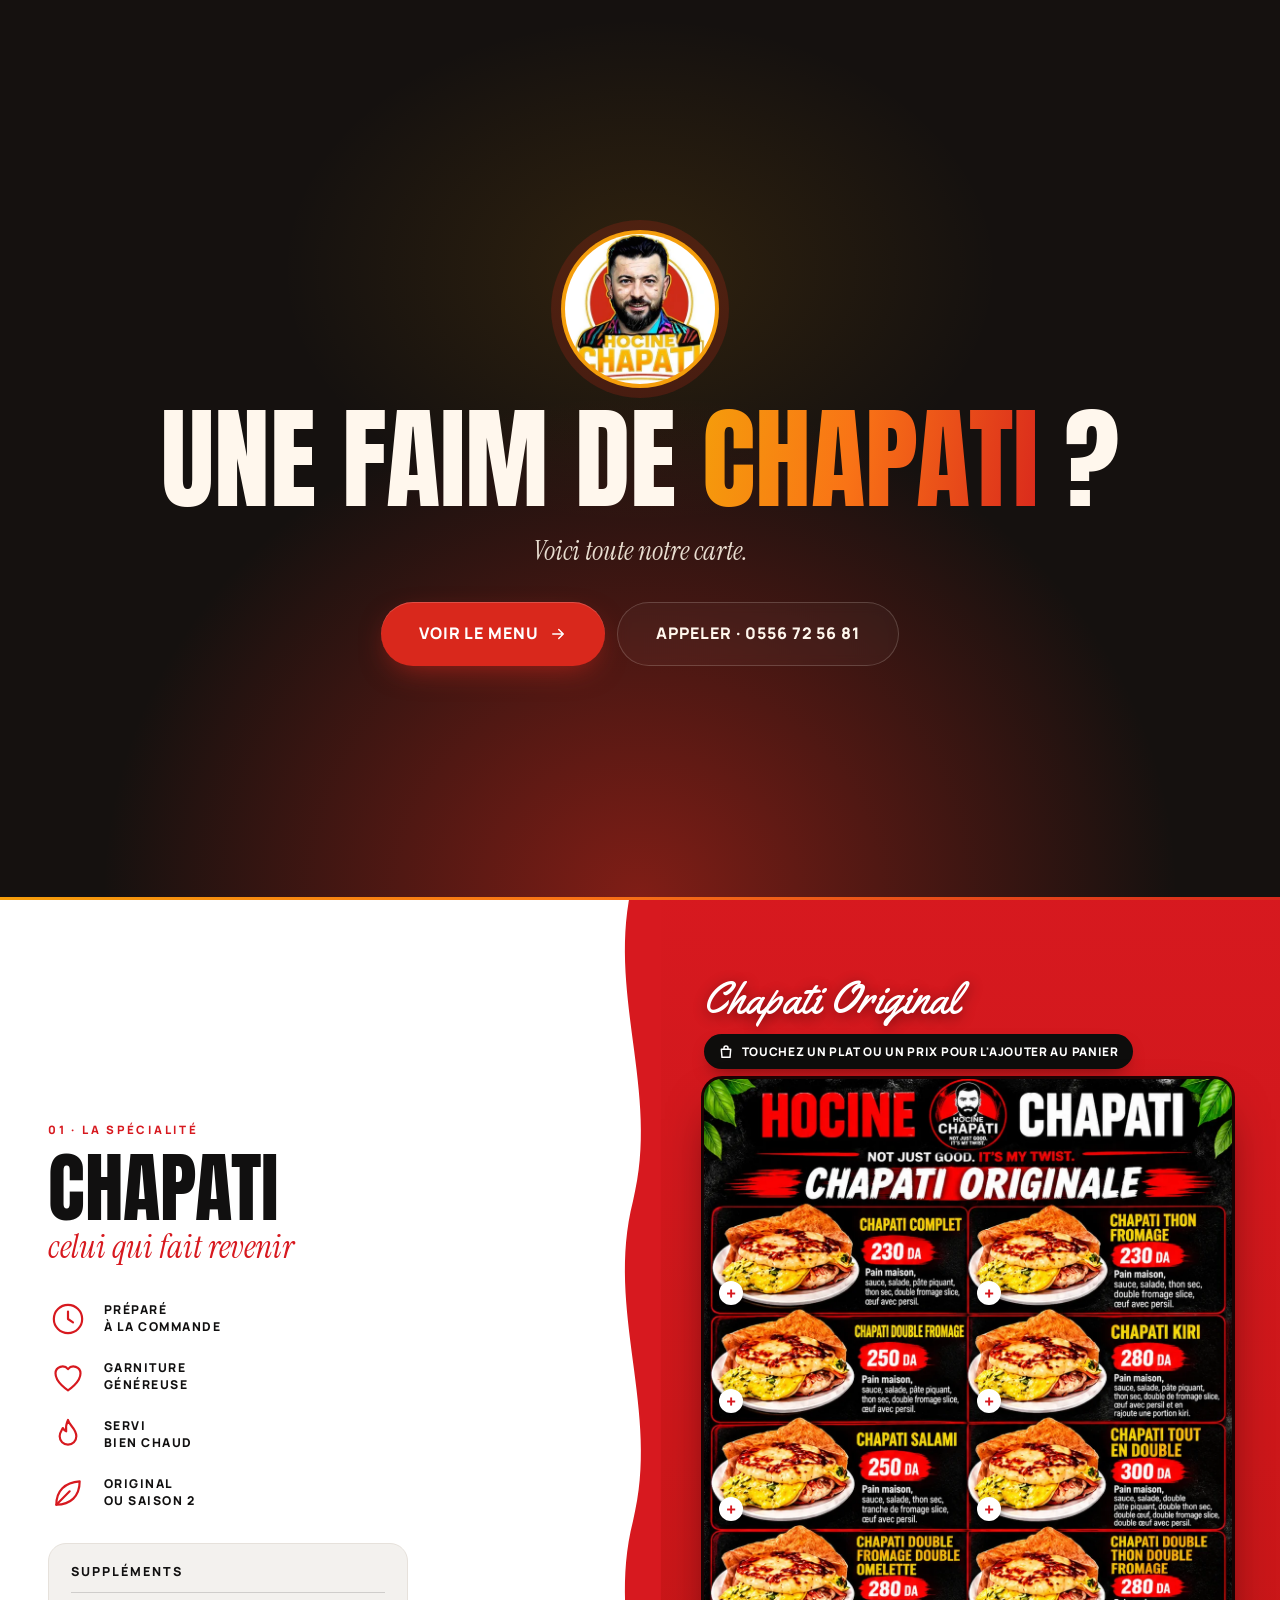
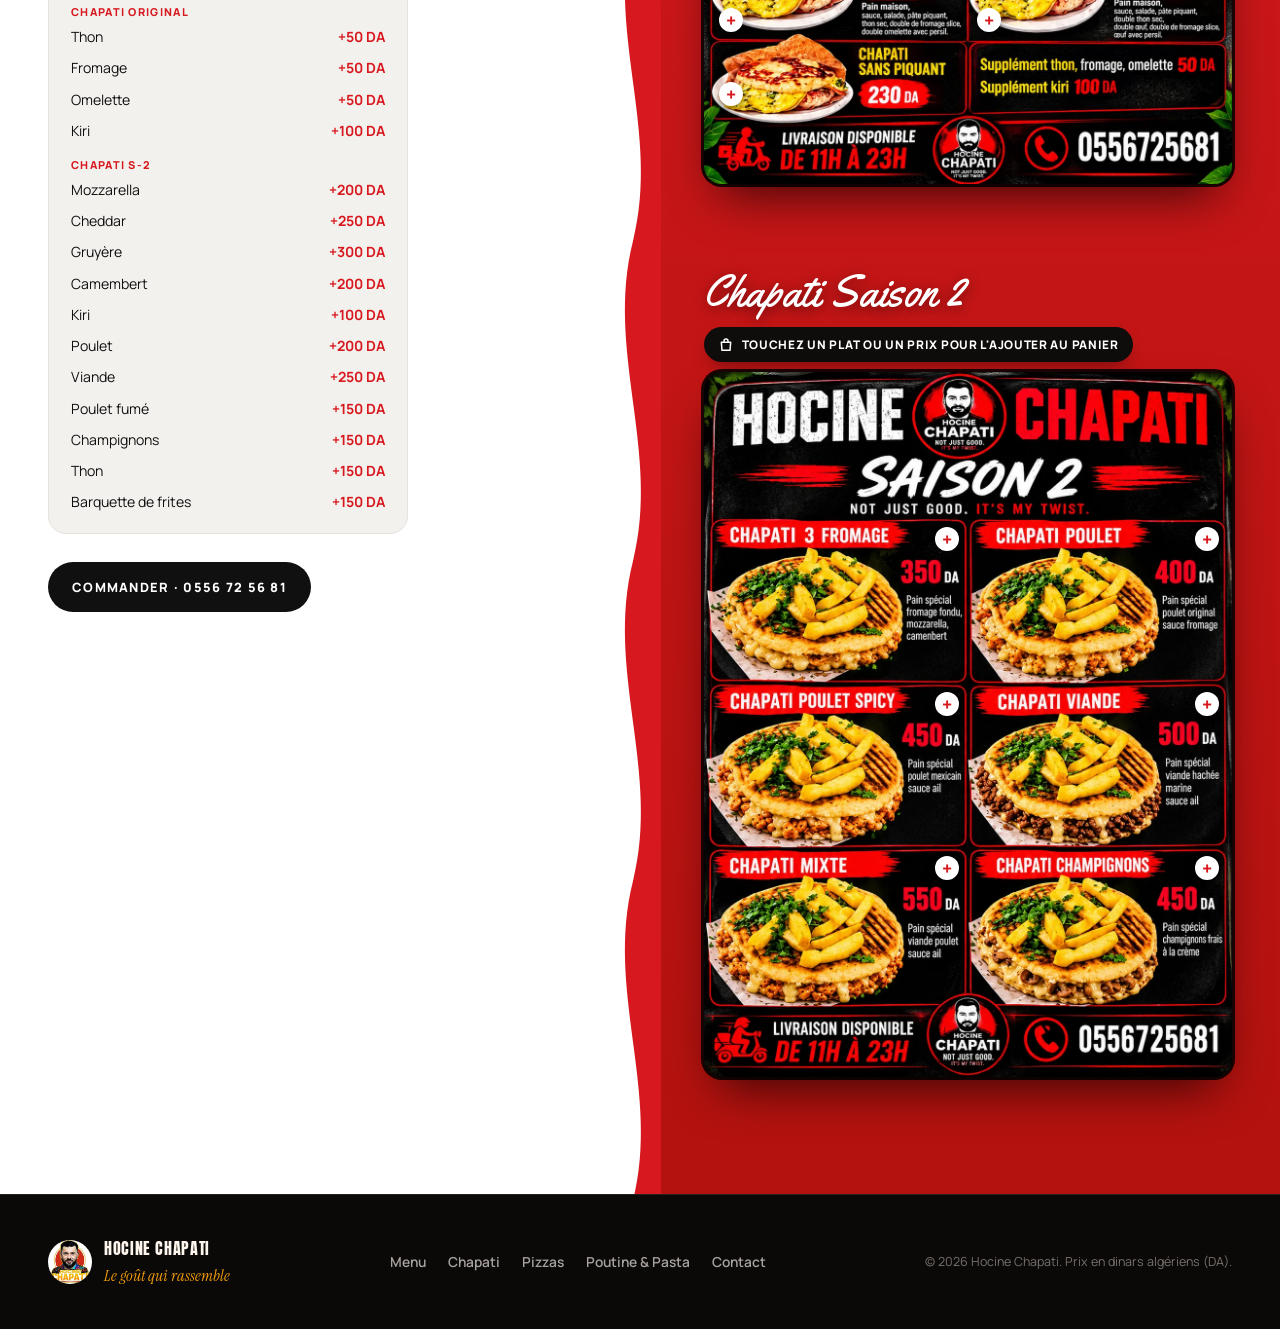
==== commit cdd90b4c: "Nouveau menu : cartes cliquables, panier partagé, thème rouge/blanc/noir - Mise à jour complète de l" ====
--- a/menu.html
+++ b/menu.html
@@ -3,18 +3,17 @@
 <head>
   <meta charset="utf-8">
   <meta name="viewport" content="width=device-width, initial-scale=1, viewport-fit=cover">
-  <title>Menu — Hocine Chapati | Chapatis, Pizzas, Bol H Chapati, Formules & Boissons</title>
-  <meta name="description" content="La carte complète de Hocine Chapati : chapatis Original et S-2, pizzas Mini, Normal et Mega, Bol H Chapati, formules et boissons, avec tous les prix en DA.">
+  <title>Menu Hocine Chapati Tizi Ouzou — Chapatis, Pizzas, Pita, Crêpes & Boissons</title>
+  <meta name="description" content="La carte complète de Hocine Chapati à Tizi Ouzou : chapatis Original et S-2, pizzas Standard et Mega, Pizza Pocket, poutine &amp; pasta, pita &amp; gyros, salades, crêpes, kunafa, desserts et boissons, avec tous les prix en DA.">
   <meta name="theme-color" content="#0B0908">
-  <!-- TODO: remplacer https://www.hocinechapati.dz par le vrai nom de domaine -->
-  <link rel="canonical" href="https://www.hocinechapati.dz/menu.html">
+  <link rel="canonical" href="https://www.hocinechapati.com/menu.html">
 
   <!-- Open Graph / réseaux -->
   <meta property="og:type" content="restaurant">
   <meta property="og:site_name" content="Hocine Chapati">
   <meta property="og:title" content="Hocine Chapati — Le vrai goût du Chapati">
-  <meta property="og:description" content="Chapatis généreux, pizzas gourmandes et Bol H Chapati préparés avec passion. Le goût qui rassemble.">
-  <meta property="og:image" content="https://www.hocinechapati.dz/assets/img/og-image.jpg">
+  <meta property="og:description" content="Chapatis généreux, pizzas gourmandes, poutine, pita &amp; gyros et desserts préparés avec passion. Le goût qui rassemble.">
+  <meta property="og:image" content="https://www.hocinechapati.com/assets/img/og-image.jpg">
   <meta property="og:locale" content="fr_DZ">
   <meta name="twitter:card" content="summary_large_image">
 
@@ -25,7 +24,7 @@
   <link rel="preconnect" href="https://fonts.gstatic.com" crossorigin>
   <link href="https://fonts.googleapis.com/css2?family=Anton&family=Yellowtail&family=Instrument+Serif:ital@0;1&family=Manrope:wght@400;500;600;700;800&display=swap" rel="stylesheet">
   <link rel="preload" as="image" href="assets/img/logo.webp" fetchpriority="high">
-    <link rel="stylesheet" href="assets/css/styles.css?v=98">
+    <link rel="stylesheet" href="assets/css/styles.css?v=105">
   <script>document.documentElement.classList.add("js","has-gate")</script>
 
 </head>
@@ -61,7 +60,7 @@
         <a href="#menu">Menu</a>
         <a href="index.html#chapati">Chapati</a>
         <a href="index.html#pizzas">Pizzas</a>
-        <a href="#bowls">Bol H Chapati</a>
+        <a href="#bowls">Poutine &amp; Pasta</a>
         <a href="index.html#contact">Contact</a>
       </nav>
       <a class="btn nav__cta" href="tel:+213556725681" data-order><svg class="nav__cta-ico" viewBox="0 0 24 24" aria-hidden="true"><path d="M7 3v8M5 3v5a2 2 0 0 0 4 0V3M7 11v10"/><path d="M17 21V3c-2 1.5-3 4-3 7v3h3"/></svg>Commander<svg class="nav__cta-arr" viewBox="0 0 24 24" aria-hidden="true"><path d="M5 12h14m-6-6 6 6-6 6"/></svg></a>
@@ -78,7 +77,7 @@
       <a href="#menu"><small>02</small>Menu</a>
       <a href="index.html#chapati"><small>03</small>Chapati</a>
       <a href="index.html#pizzas"><small>04</small>Pizzas</a>
-      <a href="#bowls"><small>05</small>Bol H Chapati</a>
+      <a href="#bowls"><small>05</small>Poutine &amp; Pasta</a>
       <a href="index.html#contact"><small>06</small>Contact</a>
     </nav>
     <div class="drawer__foot">
@@ -96,7 +95,7 @@
         <div class="mhero__copy">
           <p class="mhero__script">Notre</p>
           <h1 class="mhero__title" id="menu-title">Menu</h1>
-          <p class="mhero__sub">Chapatis, pizzas, Bol H Chapati, formules et boissons. Préparés à la commande, servis bien chauds.</p>
+          <p class="mhero__sub">Chapatis, pizzas, poutine &amp; pasta, pita &amp; gyros, salades, crêpes, kunafa, desserts et boissons. Préparés à la commande, servis bien chauds.</p>
           <a class="mhero__order" href="tel:+213556725681" data-order>Commander</a>
         </div>
         <div class="mhero__plates" id="mheroPlates"><!-- rendu par main.js --></div>
@@ -109,8 +108,11 @@
         <div class="tabs" role="tablist" aria-label="Catégories du menu">
           <button role="tab" class="tab is-active" aria-selected="true" data-cat="chapati">Chapati</button>
           <button role="tab" class="tab" aria-selected="false" data-cat="pizzas">Pizzas</button>
-          <button role="tab" class="tab" aria-selected="false" data-cat="bowls">Bol H Chapati</button>
-          <button role="tab" class="tab" aria-selected="false" data-cat="formules">Formules</button>
+          <button role="tab" class="tab" aria-selected="false" data-cat="bowls">Poutine &amp; Pasta</button>
+          <button role="tab" class="tab" aria-selected="false" data-cat="pita">Pita &amp; Gyros</button>
+          <button role="tab" class="tab" aria-selected="false" data-cat="salades">Salades</button>
+          <button role="tab" class="tab" aria-selected="false" data-cat="crepes">Crêpes</button>
+          <button role="tab" class="tab" aria-selected="false" data-cat="desserts">Kunafa &amp; Desserts</button>
           <button role="tab" class="tab" aria-selected="false" data-cat="boissons">Boissons</button>
           <span class="tabs__ink" aria-hidden="true"></span>
         </div>
@@ -128,7 +130,7 @@
         <div><b>Hocine Chapati</b><span>Le goût qui rassemble</span></div>
       </div>
       <nav class="foot__links" aria-label="Pied de page">
-        <a href="#menu">Menu</a><a href="index.html#chapati">Chapati</a><a href="index.html#pizzas">Pizzas</a><a href="#bowls">Bol H Chapati</a><a href="index.html#contact">Contact</a>
+        <a href="#menu">Menu</a><a href="index.html#chapati">Chapati</a><a href="index.html#pizzas">Pizzas</a><a href="#bowls">Poutine &amp; Pasta</a><a href="index.html#contact">Contact</a>
       </nav>
       <p class="foot__copy">© <span id="year">2026</span> Hocine Chapati. Prix en dinars algériens (DA).</p>
     </div>
@@ -140,8 +142,10 @@
     <span>Menu</span>
   </a>
 
-  <script src="assets/js/menu-data.js?v=98" defer></script>
-  <script src="assets/js/main.js?v=98" defer></script>
-  <script src="assets/js/gate.js?v=98" defer></script>
+  <script src="assets/js/menu-data.js?v=103" defer></script>
+  <script src="assets/js/catalog.js?v=103" defer></script>
+  <script src="assets/js/menu-cartes.js?v=104" defer></script>
+  <script src="assets/js/main.js?v=104" defer></script>
+  <script src="assets/js/gate.js?v=100" defer></script>
 </body>
 </html>
--- a/assets/css/styles.css
+++ b/assets/css/styles.css
@@ -360,7 +360,7 @@
 .pcard__body { padding: 20px 22px 22px; display: flex; flex-direction: column; gap: 6px; flex: 1; }
 .pcard__body h3 { font-family: var(--f-display); font-weight: 400; text-transform: uppercase; font-size: 1.5rem; line-height: 1.05; }
 .pcard__body p { color: #57534E; font-size: .9rem; }
-.sizes { display: grid; grid-template-columns: repeat(3, 1fr); gap: 6px; margin-top: auto; padding-top: 14px; }
+.sizes { display: grid; grid-auto-flow: column; grid-auto-columns: 1fr; gap: 6px; margin-top: auto; padding-top: 14px; }
 .sizes span { display: flex; flex-direction: column; align-items: center; padding: 8px 4px; border-radius: 10px; background: var(--cream); font-size: .64rem; font-weight: 800; letter-spacing: .12em; text-transform: uppercase; color: #78716C; }
 .sizes b { font-family: var(--f-display); font-weight: 400; font-size: 1.12rem; letter-spacing: .02em; color: var(--red); }
 .pcard__btn {
@@ -763,7 +763,7 @@
 .spec .h2 { text-shadow: 0 4px 30px rgba(40,4,8,.5); }
 .spec .s2, .spec .orig, .spec .pz { background: rgba(25,6,8,.8); border-color: rgba(255,247,237,.16); }
 .pz { border: 1px solid var(--line); border-radius: var(--r-md); padding: clamp(18px, 3vw, 28px); backdrop-filter: blur(6px); -webkit-backdrop-filter: blur(6px); }
-.pz__row { display: grid; grid-template-columns: 1.6fr repeat(3, 1fr); align-items: baseline; gap: 8px; padding: 11px 0; border-bottom: 1px dashed var(--line); }
+.pz__row { display: grid; grid-template-columns: 1.8fr repeat(2, 1fr); align-items: baseline; gap: 8px; padding: 11px 0; border-bottom: 1px dashed var(--line); }
 .pz__row .price { text-align: right; font-size: 1.15rem; }
 .pz__row--head { font-size: .66rem; font-weight: 800; letter-spacing: .18em; text-transform: uppercase; color: var(--muted); padding-top: 6px; }
 .pz__row--head span:not(:first-child) { text-align: right; }
@@ -777,7 +777,7 @@
   .spec__spacer { display: none; }
 }
 @media (max-width: 600px) {
-  .pz__row { grid-template-columns: 1.3fr repeat(3, 1fr); }
+  .pz__row { grid-template-columns: 1.5fr repeat(2, 1fr); }
   .pz__row .price { font-size: 1rem; }
   .pz__name { font-size: .86rem; }
 }
@@ -1329,6 +1329,13 @@
 .gcard__title { margin-bottom: 8px; font-family: var(--f-script); font-weight: 400; font-size: 2rem; line-height: 1.1; color: var(--mg-yellow); }
 .gcard__rows li { display: flex; align-items: baseline; gap: 10px; padding: 8px 0; font-size: .95rem; font-weight: 600; border-bottom: 1px solid rgba(255,255,255,.12); }
 .gcard__rows li:last-child { border-bottom: 0; }
+.gcard__rows:empty { display: none; }
+.gcard__rows span small { display: block; margin-top: 3px; font-size: .78rem; font-weight: 500; line-height: 1.4; color: rgba(255,255,255,.7); }
+.gcard__rows b s { margin-left: 4px; font-size: .85rem; color: rgba(255,255,255,.55); }
+.gcard__order { display: inline-block; margin-top: 7px; padding-bottom: 1px; border-bottom: 1.5px solid rgba(255,255,255,.4); font-size: .64rem; font-weight: 800; letter-spacing: .14em; text-transform: uppercase; color: #fff; transition: color .3s, border-color .3s; }
+.gcard__order:hover { color: var(--mg-yellow); border-color: var(--mg-yellow); }
+.gcard__order span { display: inline; }
+.gcard__note { margin-top: 10px; font-size: .78rem; font-weight: 600; line-height: 1.45; color: rgba(255,255,255,.75); }
 .gcard__rows i { flex: 1; min-width: 12px; border-bottom: 1.5px dotted rgba(255,255,255,.35); transform: translateY(-4px); }
 .gcard__rows b { font-family: var(--f-display); font-weight: 400; font-size: 1.18rem; white-space: nowrap; color: var(--mg-yellow); }
 .mcat__note { position: relative; z-index: 1; margin-left: calc(var(--pl) / 2 + 44px); font-size: .76rem; color: rgba(255,255,255,.6); }
@@ -2251,3 +2258,163 @@
 @media (max-width: 960px) { .mapdock { display: none; } }
 @media (min-width: 961px) { .find__device { width: auto; } }
 @media (min-width: 961px) { .find__device { justify-self: start; } }
+
+/* ==========================================================================
+   MENU — « Ajouter au panier » + panier flottant + animation « à emporter »
+   ========================================================================== */
+.addb { display: inline-flex; align-items: center; gap: 7px; padding: 8px 14px 8px 11px; border: 0; border-radius: 999px; background: #F6C945; color: #1B2A0E; font: inherit; font-size: .7rem; font-weight: 800; letter-spacing: .1em; text-transform: uppercase; cursor: pointer; box-shadow: 0 6px 14px -6px rgba(0,0,0,.45); transition: transform .25s var(--ease), background-color .25s; }
+.addb svg { width: 16px; height: 16px; fill: none; stroke: currentColor; stroke-width: 2.2; stroke-linecap: round; stroke-linejoin: round; }
+.addb:hover { background: #FFDA6B; transform: translateY(-1px); }
+.addb:active { transform: scale(.94); }
+.addb[aria-expanded="true"] { background: #fff; }
+.addb.is-done { animation: addb-pop .45s var(--ease); }
+@keyframes addb-pop { 40% { transform: scale(.88); } 70% { transform: scale(1.08); } }
+.gcard__acts { display: flex !important; flex-wrap: wrap; align-items: center; gap: 8px 16px; margin-top: 8px; }
+.gcard__acts .gcard__order { margin-top: 0; }
+.gcard__acts .addb { padding: 6px 12px 6px 9px; font-size: .62rem; }
+.gcard__acts .addb svg { width: 14px; height: 14px; }
+
+/* choix du format (Standard / Mega, Viande / Poulet / Mixte…) */
+.addpick { display: flex; flex-wrap: wrap; gap: 6px; flex-basis: 100%; animation: addpick-in .3s var(--ease); }
+.gcard__acts .addpick { flex-basis: 100%; }
+.addpick button { display: inline-flex; align-items: baseline; gap: 6px; padding: 7px 12px; border: 1.5px solid rgba(255,255,255,.55); border-radius: 999px; background: rgba(255,255,255,.1); color: #fff; font: inherit; font-size: .74rem; font-weight: 700; cursor: pointer; transition: background-color .2s, color .2s, border-color .2s; }
+.addpick button b { font-family: var(--f-display); font-weight: 400; font-size: .95rem; color: #F6C945; }
+.addpick button:hover, .addpick button:focus-visible { background: #F6C945; border-color: #F6C945; color: #1B2A0E; }
+.addpick button:hover b, .addpick button:focus-visible b { color: #1B2A0E; }
+@keyframes addpick-in { from { opacity: 0; transform: translateY(-6px); } }
+
+/* l'assiette « part » : elle plonge un instant quand le plat s'envole */
+.dish__plate.is-taken { animation: plate-take .7s var(--ease); }
+@keyframes plate-take { 25% { transform: scale(.9); } 60% { transform: scale(1.04); } }
+
+/* le plat qui vole jusqu'au sac */
+.flyer { position: fixed; left: 0; top: 0; z-index: 300; pointer-events: none; border-radius: 50%; will-change: transform, opacity; filter: drop-shadow(0 12px 18px rgba(0,0,0,.45)); }
+.flyer img { width: 100%; height: 100%; object-fit: contain; border-radius: 50%; }
+.flyer--emoji { display: grid; place-items: center; background: radial-gradient(circle at 35% 30%, #3a3a3a, #111 70%); border: 3px solid #F6C945; font-size: 28px; line-height: 1; }
+
+/* sac « À emporter » (panier), en bas à droite */
+.mcart { position: fixed; z-index: 65; right: 20px; bottom: calc(20px + env(safe-area-inset-bottom)); display: flex; align-items: center; gap: 10px; padding: 8px 18px 8px 8px; border-radius: 999px; background: #141210; color: #FBF4EA; border: 2px solid #F6C945; box-shadow: 0 16px 30px -10px rgba(0,0,0,.6); text-decoration: none; transition: transform .35s var(--ease), opacity .3s; }
+.mcart:hover { transform: translateY(-2px); }
+.mcart__bag { position: relative; display: grid; place-items: center; width: 46px; height: 46px; border-radius: 50%; background: #F6C945; color: #1B2A0E; }
+.mcart__bag svg { width: 24px; height: 24px; fill: none; stroke: currentColor; stroke-width: 2.2; stroke-linecap: round; stroke-linejoin: round; transform-origin: 50% 20%; }
+.mcart__n { position: absolute; top: -6px; right: -6px; min-width: 22px; height: 22px; padding: 0 6px; border-radius: 999px; background: #D9281C; color: #fff; font-size: .72rem; font-weight: 800; line-height: 22px; text-align: center; border: 2px solid #141210; }
+.mcart__n[hidden] { display: none; }
+.mcart__txt { display: flex; flex-direction: column; line-height: 1.15; }
+.mcart__txt b { font-family: var(--f-display); font-weight: 400; font-size: 1.05rem; letter-spacing: .04em; text-transform: uppercase; color: #F6C945; }
+.mcart__txt small { font-size: .74rem; font-weight: 600; color: rgba(251,244,234,.8); }
+.mcart.is-bump .mcart__bag { animation: bag-catch .6s var(--ease); }
+.mcart.is-bump .mcart__bag svg { animation: bag-shake .6s ease; }
+@keyframes bag-catch { 30% { transform: scale(1.25) translateY(3px); } 55% { transform: scale(.92); } 80% { transform: scale(1.06); } }
+@keyframes bag-shake { 20% { transform: rotate(-14deg); } 45% { transform: rotate(10deg); } 70% { transform: rotate(-5deg); } }
+.mcart__plus { position: absolute; left: 22px; top: -4px; font-family: var(--f-display); font-size: 1.2rem; color: #F6C945; pointer-events: none; animation: plus-up .9s ease forwards; }
+@keyframes plus-up { from { opacity: 1; transform: translateY(0); } to { opacity: 0; transform: translateY(-34px); } }
+.has-gate .mcart, .menu-open .mcart { opacity: 0; pointer-events: none; }
+@media (max-width: 960px) {
+  /* le bouton rond « Menu » est à droite : le sac passe à gauche */
+  .mcart { right: auto; left: 16px; bottom: calc(16px + env(safe-area-inset-bottom)); padding: 6px 14px 6px 6px; }
+  .mcart__bag { width: 42px; height: 42px; }
+}
+@media (prefers-reduced-motion: reduce) {
+  .mcart.is-bump .mcart__bag, .mcart.is-bump .mcart__bag svg, .dish__plate.is-taken, .addb.is-done, .addpick { animation: none; }
+}
+
+/* ==========================================================================
+   MENU — affiches des cartes papier, chaque plat / prix est cliquable
+   ========================================================================== */
+.carte { position: relative; z-index: 1; margin: 0 0 28px calc(var(--pl, 0px) / 2 + 44px); max-width: 680px; }
+.carte__cap { display: inline-flex; align-items: center; gap: 8px; margin-bottom: 10px; padding: 8px 14px; border-radius: 999px; background: #F6C945; color: #1B2A0E; font-size: .74rem; font-weight: 800; letter-spacing: .06em; text-transform: uppercase; box-shadow: 0 8px 18px -8px rgba(0,0,0,.5); }
+.carte__cap svg { width: 16px; height: 16px; fill: none; stroke: currentColor; stroke-width: 2.2; stroke-linecap: round; stroke-linejoin: round; }
+.carte__img { position: relative; border-radius: 18px; overflow: hidden; box-shadow: 0 24px 50px -18px rgba(0,0,0,.7); background: #111; }
+.carte__img > img { display: block; width: 100%; height: auto; }
+.carte__hot { position: absolute; padding: 0; border: 0; border-radius: 10px; background: transparent; cursor: pointer; transition: background-color .2s, box-shadow .2s; -webkit-tap-highlight-color: transparent; }
+.carte__hot:hover, .carte__hot:focus-visible { background: rgba(246,201,69,.16); box-shadow: inset 0 0 0 2px #F6C945, 0 0 18px rgba(246,201,69,.35); outline: none; }
+.carte__hot--row { border-radius: 5px; }
+/* petit « + » jaune : toujours visible sur les grandes zones, au survol sur les lignes de liste */
+.carte__plus { position: absolute; top: 6px; right: 6px; display: grid; place-items: center; width: 24px; height: 24px; border-radius: 50%; background: #F6C945; color: #1B2A0E; font-size: 18px; font-weight: 800; line-height: 1; box-shadow: 0 4px 10px rgba(0,0,0,.45); transition: transform .2s var(--ease); }
+.carte__hot:hover .carte__plus { transform: scale(1.15); }
+.carte--plus-bl .carte__plus { top: auto; right: auto; bottom: 8px; left: 8px; }
+.carte__hot--row .carte__plus { display: none; }   /* lignes de liste : le surlignage suffit */
+.carte__hot.is-done { animation: hot-flash .6s ease; }
+@keyframes hot-flash { 0% { background: rgba(246,201,69,.55); } 100% { background: transparent; } }
+/* choix du format posé sous la zone cliquée */
+.addpick--pop { position: absolute; z-index: 3; padding: 8px; border-radius: 14px; background: rgba(20,18,16,.94); box-shadow: 0 14px 30px -10px rgba(0,0,0,.7); flex-basis: auto; }
+/* jeton qui vole : morceau de l'affiche */
+.flyer--crop { overflow: hidden; border-radius: 18px; border: 3px solid #F6C945; background: #111; }
+.flyer--crop img { position: absolute; max-width: none; border-radius: 0; object-fit: fill; }
+@media (max-width: 760px) {
+  .carte { margin-left: 0; margin-right: 0; }
+  .carte__img { border-radius: 12px; }
+  .carte__plus { width: 20px; height: 20px; font-size: 15px; top: 4px; right: 4px; }
+  .carte--plus-bl .carte__plus { top: auto; right: auto; bottom: 4px; left: 4px; }
+}
+/* nom du menu au-dessus de chaque affiche (ex. « Chapati Original ») */
+.carte__title { margin: 6px 0 12px; font-family: var(--f-script, "Yellowtail", cursive); font-weight: 400; font-size: clamp(2.1rem, 3.4vw, 2.8rem); line-height: 1.05; color: #F6C945; text-shadow: 0 3px 12px rgba(0,0,0,.35); }
+.carte + .carte { margin-top: 18px; }
+/* prix cliquables (Standard / Mega, 1 / 2 personnes) : pas de « + », surlignage au survol */
+.carte__hot--price .carte__plus, .carte--plus-none .carte__plus { display: none; }
+.carte__hot--price { border-radius: 8px; }
+@media (max-width: 760px) { .carte__title { font-size: 2rem; margin-bottom: 8px; } }
+
+/* ==========================================================================
+   PAGE MENU — thème ROUGE / BLANC / NOIR (aux couleurs des cartes papier)
+   Remplace le vert et le jaune de la page Menu. Pour revenir au vert : supprimer ce bloc.
+   ========================================================================== */
+.page-menu {
+  --mg-900: #0E0D0C;   /* noir */
+  --mg-700: #111010;   /* titres sur blanc */
+  --mg-600: #D7191F;   /* rouge */
+  --mg-500: #C8161D;   /* vague rouge */
+  --mg-400: #D7191F;
+  --mg-300: #E3241B;   /* rouge vif */
+  --mg-cream: #FFFFFF; /* blanc */
+  --mg-sage: #F3F1EE;  /* gris très clair (carte suppléments) */
+  --mg-yellow: #FFFFFF;
+  --hc-red: #D7191F;
+  --hc-red-dark: #A3110F;
+}
+/* en-tête : noir + bande rouge */
+.page-menu .mhero__band { background: linear-gradient(180deg, #E3241B, #B3120E); }
+.page-menu .mhero__script { color: var(--hc-red); }
+.page-menu .mplate { box-shadow: 0 0 0 clamp(10px, 1.4vw, 18px) rgba(0,0,0,.45), 0 40px 60px -25px rgba(0,0,0,.75); }
+.page-menu .mhero__order { color: #fff; box-shadow: 0 0 0 4px var(--mg-900), 0 0 0 6px #fff, 0 18px 30px -12px rgba(0,0,0,.6); }
+.page-menu .mhero__order:hover { background: #fff; color: var(--hc-red); }
+/* onglets */
+.page-menu .mtabs { background: rgba(14,13,12,.95); }
+.page-menu .mtabs .tab.is-active { color: #fff; }
+.page-menu .mtabs .tabs__ink { background: var(--hc-red); }
+/* colonne blanche */
+.page-menu .mcat__feats li, .page-menu .mcat__card h3, .page-menu .mcat__card li { color: #111010; }
+.page-menu .mcat__feats svg { stroke: var(--hc-red); }
+.page-menu .mcat__card { border: 1px solid #E6E1DB; }
+.page-menu .mcat__card h3 { border-bottom-color: rgba(0,0,0,.15); }
+.page-menu .mcat__card b { color: var(--hc-red); }
+/* vague rouge derrière les affiches */
+.page-menu .mcat__green { background: linear-gradient(180deg, #D7191F, #B3120E); }
+.page-menu .mcat__green::before {
+  background-image: url("data:image/svg+xml,%3Csvg xmlns='http://www.w3.org/2000/svg' viewBox='0 0 56 640' preserveAspectRatio='none'%3E%3Cpath d='M56 0H28C0 110 56 210 28 320C0 430 56 530 28 640H56Z' fill='%23D7191F'/%3E%3C/svg%3E");
+}
+/* affiches */
+.page-menu .carte__title { color: #fff; text-shadow: 0 3px 14px rgba(0,0,0,.45); }
+.page-menu .carte__cap { background: #0E0D0C; color: #fff; }
+.page-menu .carte__img { box-shadow: 0 24px 50px -16px rgba(0,0,0,.75), 0 0 0 3px rgba(0,0,0,.85); }
+.page-menu .carte__hot:hover, .page-menu .carte__hot:focus-visible { background: rgba(255,255,255,.16); box-shadow: inset 0 0 0 2px #fff, 0 0 18px rgba(255,255,255,.35); }
+.page-menu .carte__hot.is-done { animation-name: hot-flash-w; }
+@keyframes hot-flash-w { 0% { background: rgba(255,255,255,.55); } 100% { background: transparent; } }
+.page-menu .carte__plus { background: #fff; color: var(--hc-red); }
+.page-menu .addpick button b { color: #fff; }
+.page-menu .addpick button:hover, .page-menu .addpick button:focus-visible { background: #fff; border-color: #fff; color: var(--hc-red); }
+.page-menu .addpick button:hover b, .page-menu .addpick button:focus-visible b { color: var(--hc-red); }
+.page-menu .addb { background: #fff; color: var(--hc-red); }
+.page-menu .addb:hover { background: #F3F1EE; }
+.page-menu .addb[aria-expanded="true"] { background: #0E0D0C; color: #fff; }
+.page-menu .dish__order:hover, .page-menu .gcard__order:hover { color: #0E0D0C; border-color: #0E0D0C; }
+/* vol + sac « À emporter » */
+.page-menu .flyer--crop { border-color: #fff; }
+.page-menu .flyer--emoji { border-color: var(--hc-red); }
+.page-menu .mcart { background: #0E0D0C; border-color: var(--hc-red); }
+.page-menu .mcart__bag { background: var(--hc-red); color: #fff; }
+.page-menu .mcart__n { background: #fff; color: var(--hc-red); border-color: #0E0D0C; }
+.page-menu .mcart__txt b, .page-menu .mcart__plus { color: #fff; }
+.page-menu .fab-menu { border-color: var(--hc-red); box-shadow: 0 0 0 4px rgba(215,25,31,.2), 0 16px 30px -10px rgba(0,0,0,.7); }
+.page-menu .fab-menu svg { stroke: #fff; }
+@media (max-width: 760px) { .page-menu .carte__title { margin-left: 44px; } }
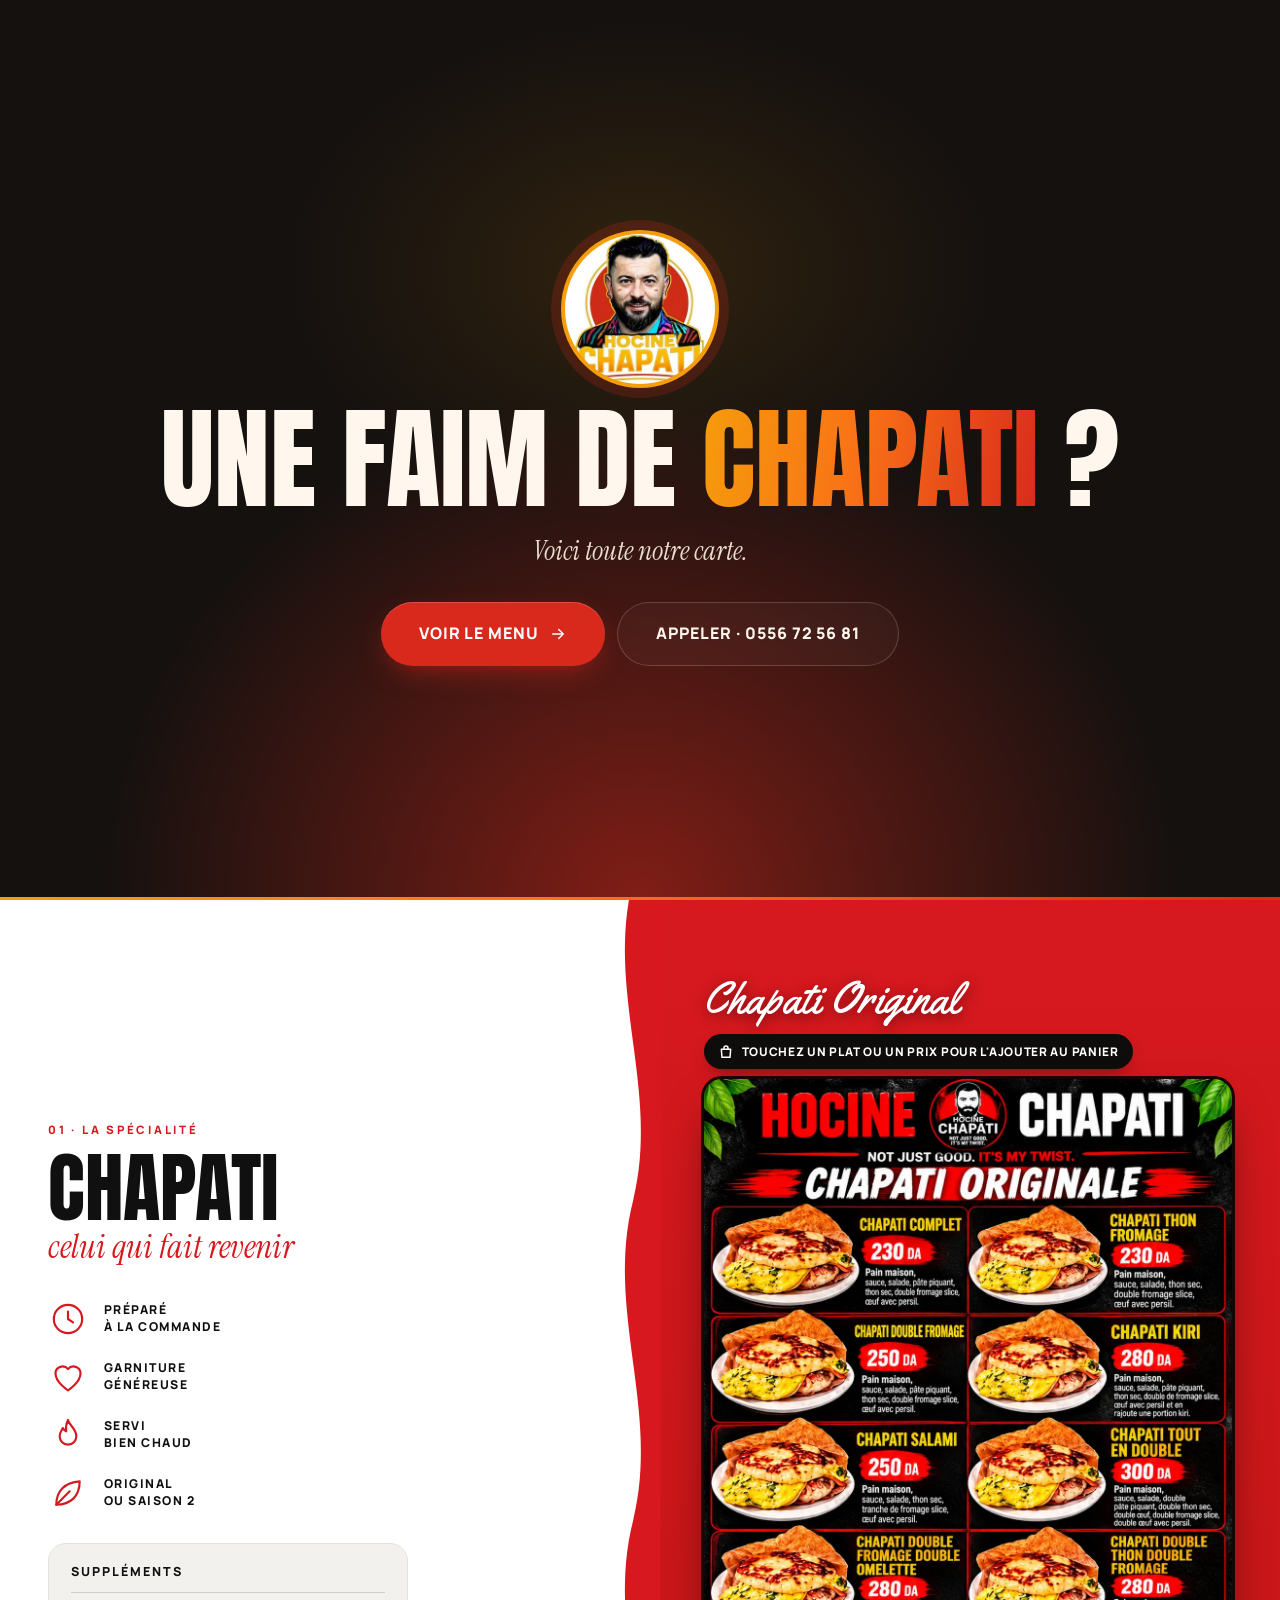
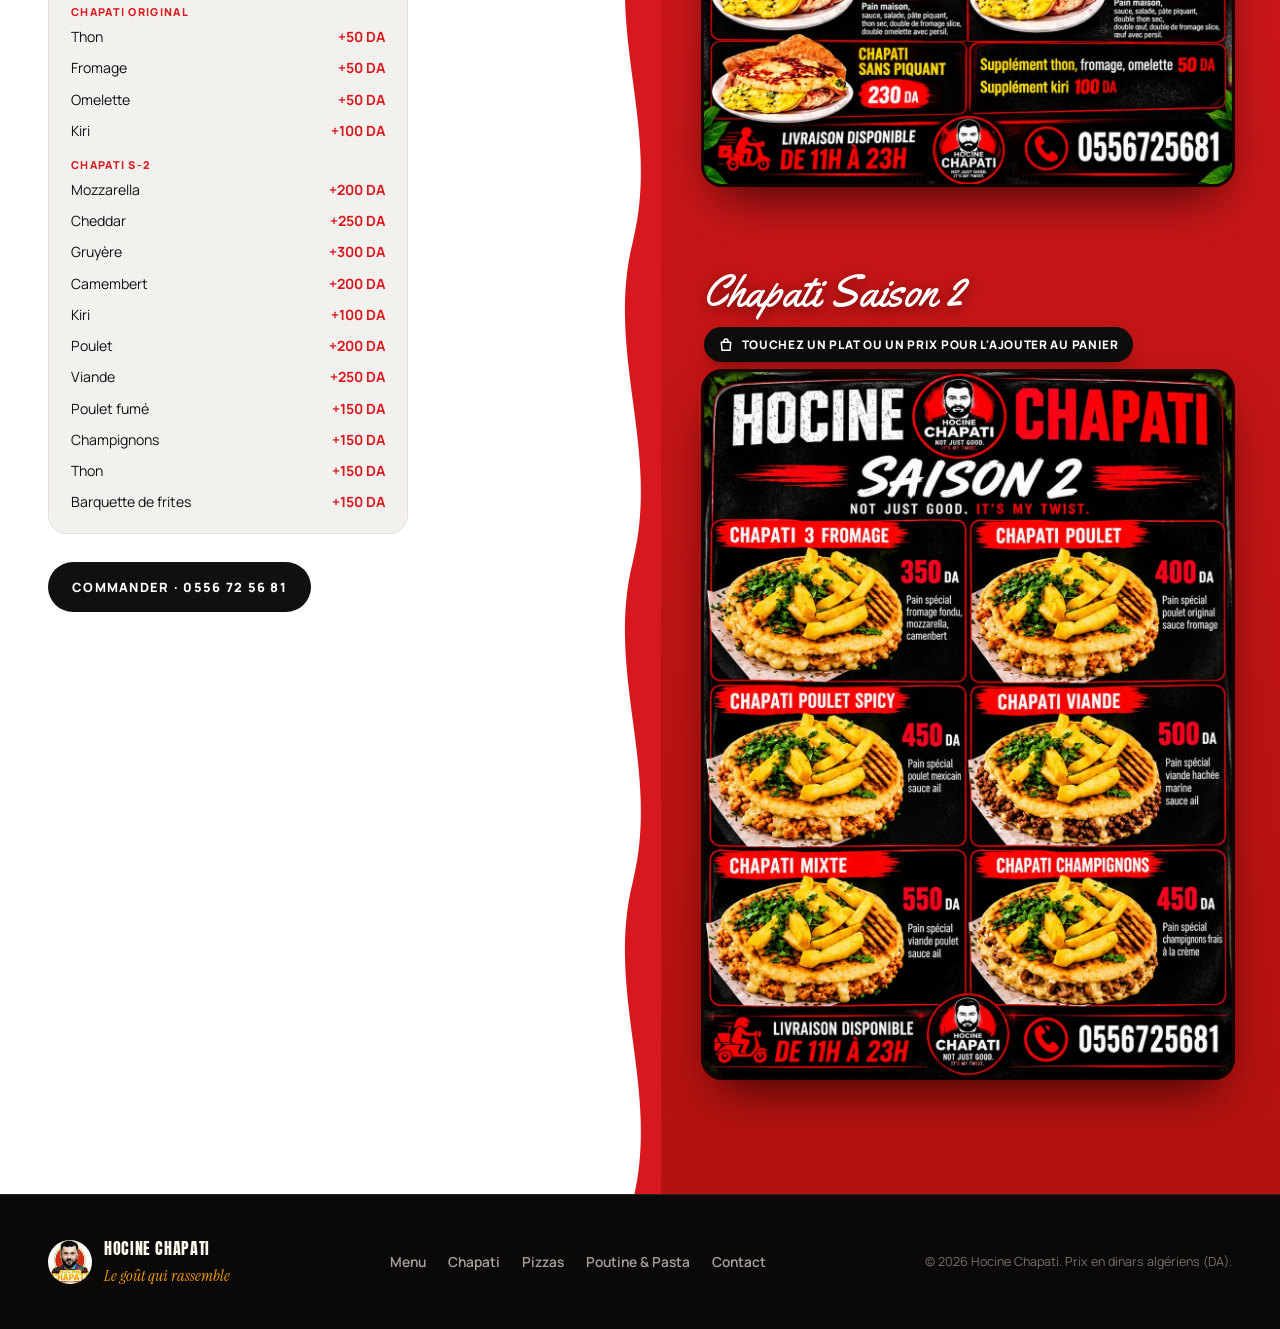
==== commit 7d8408d9: "Menu mobile : affiche avant les suppléments, plus de « + » sur les affiches - Téléphone / tablette :" ====
--- a/menu.html
+++ b/menu.html
@@ -24,7 +24,7 @@
   <link rel="preconnect" href="https://fonts.gstatic.com" crossorigin>
   <link href="https://fonts.googleapis.com/css2?family=Anton&family=Yellowtail&family=Instrument+Serif:ital@0;1&family=Manrope:wght@400;500;600;700;800&display=swap" rel="stylesheet">
   <link rel="preload" as="image" href="assets/img/logo.webp" fetchpriority="high">
-    <link rel="stylesheet" href="assets/css/styles.css?v=105">
+    <link rel="stylesheet" href="assets/css/styles.css?v=106">
   <script>document.documentElement.classList.add("js","has-gate")</script>
 
 </head>
@@ -145,7 +145,7 @@
   <script src="assets/js/menu-data.js?v=103" defer></script>
   <script src="assets/js/catalog.js?v=103" defer></script>
   <script src="assets/js/menu-cartes.js?v=104" defer></script>
-  <script src="assets/js/main.js?v=104" defer></script>
+  <script src="assets/js/main.js?v=106" defer></script>
   <script src="assets/js/gate.js?v=100" defer></script>
 </body>
 </html>
--- a/assets/css/styles.css
+++ b/assets/css/styles.css
@@ -2418,3 +2418,28 @@
 .page-menu .fab-menu { border-color: var(--hc-red); box-shadow: 0 0 0 4px rgba(215,25,31,.2), 0 16px 30px -10px rgba(0,0,0,.7); }
 .page-menu .fab-menu svg { stroke: #fff; }
 @media (max-width: 760px) { .page-menu .carte__title { margin-left: 44px; } }
+
+/* ---------- affiches : plus de « + » ; les plats cliquables s'allument 2 fois quand l'affiche apparaît ---------- */
+.carte__plus { display: none !important; }
+.carte.is-hint .carte__hot { animation: hot-hint 1.1s ease-in-out 2; }
+.carte.is-hint .carte__hot:nth-child(3n) { animation-delay: .12s; }
+.carte.is-hint .carte__hot:nth-child(3n+1) { animation-delay: .24s; }
+@keyframes hot-hint {
+  0%, 100% { background: transparent; box-shadow: none; }
+  50% { background: rgba(255,255,255,.14); box-shadow: inset 0 0 0 2px rgba(255,255,255,.95), 0 0 16px rgba(255,255,255,.45); }
+}
+/* au toucher (téléphone) : contour blanc pendant l'appui */
+.carte__hot:active { background: rgba(255,255,255,.22); box-shadow: inset 0 0 0 2px #fff; }
+
+/* ---------- téléphone / tablette : titre de la catégorie, puis l'affiche, puis les suppléments ---------- */
+@media (max-width: 960px) {
+  .mcat__grid { gap: 0; }
+  .mcat__info { display: contents; }
+  .mcat__kicker, .mcat__title, .mcat__tag { order: 0; }
+  .mcat__list { order: 1; margin: 22px 0 0; padding-bottom: 34px; }
+  .mcat__green { bottom: 0; }
+  .mcat__card { order: 2; }
+  .mcat__cta { order: 3; justify-self: start; }
+  .mcat__feats { order: 4; }
+}
+@media (prefers-reduced-motion: reduce) { .carte.is-hint .carte__hot { animation: none; } }
